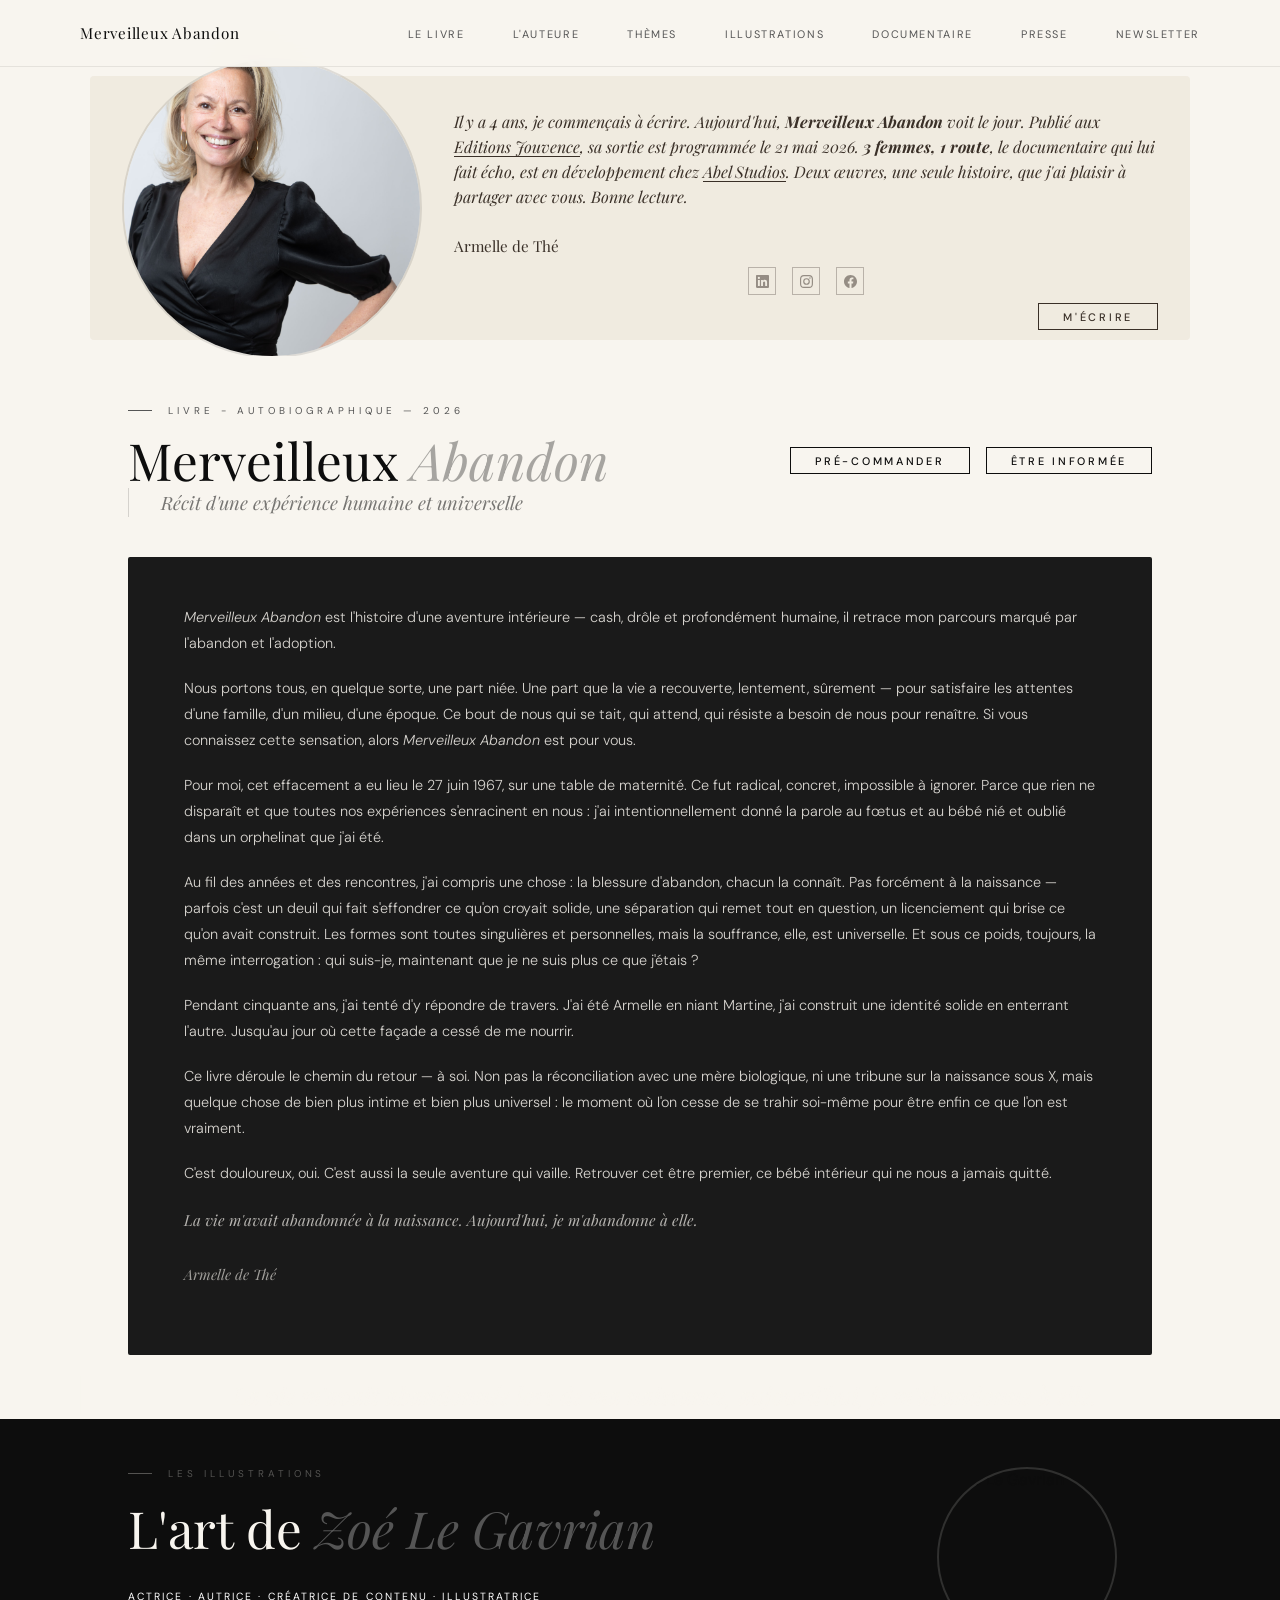
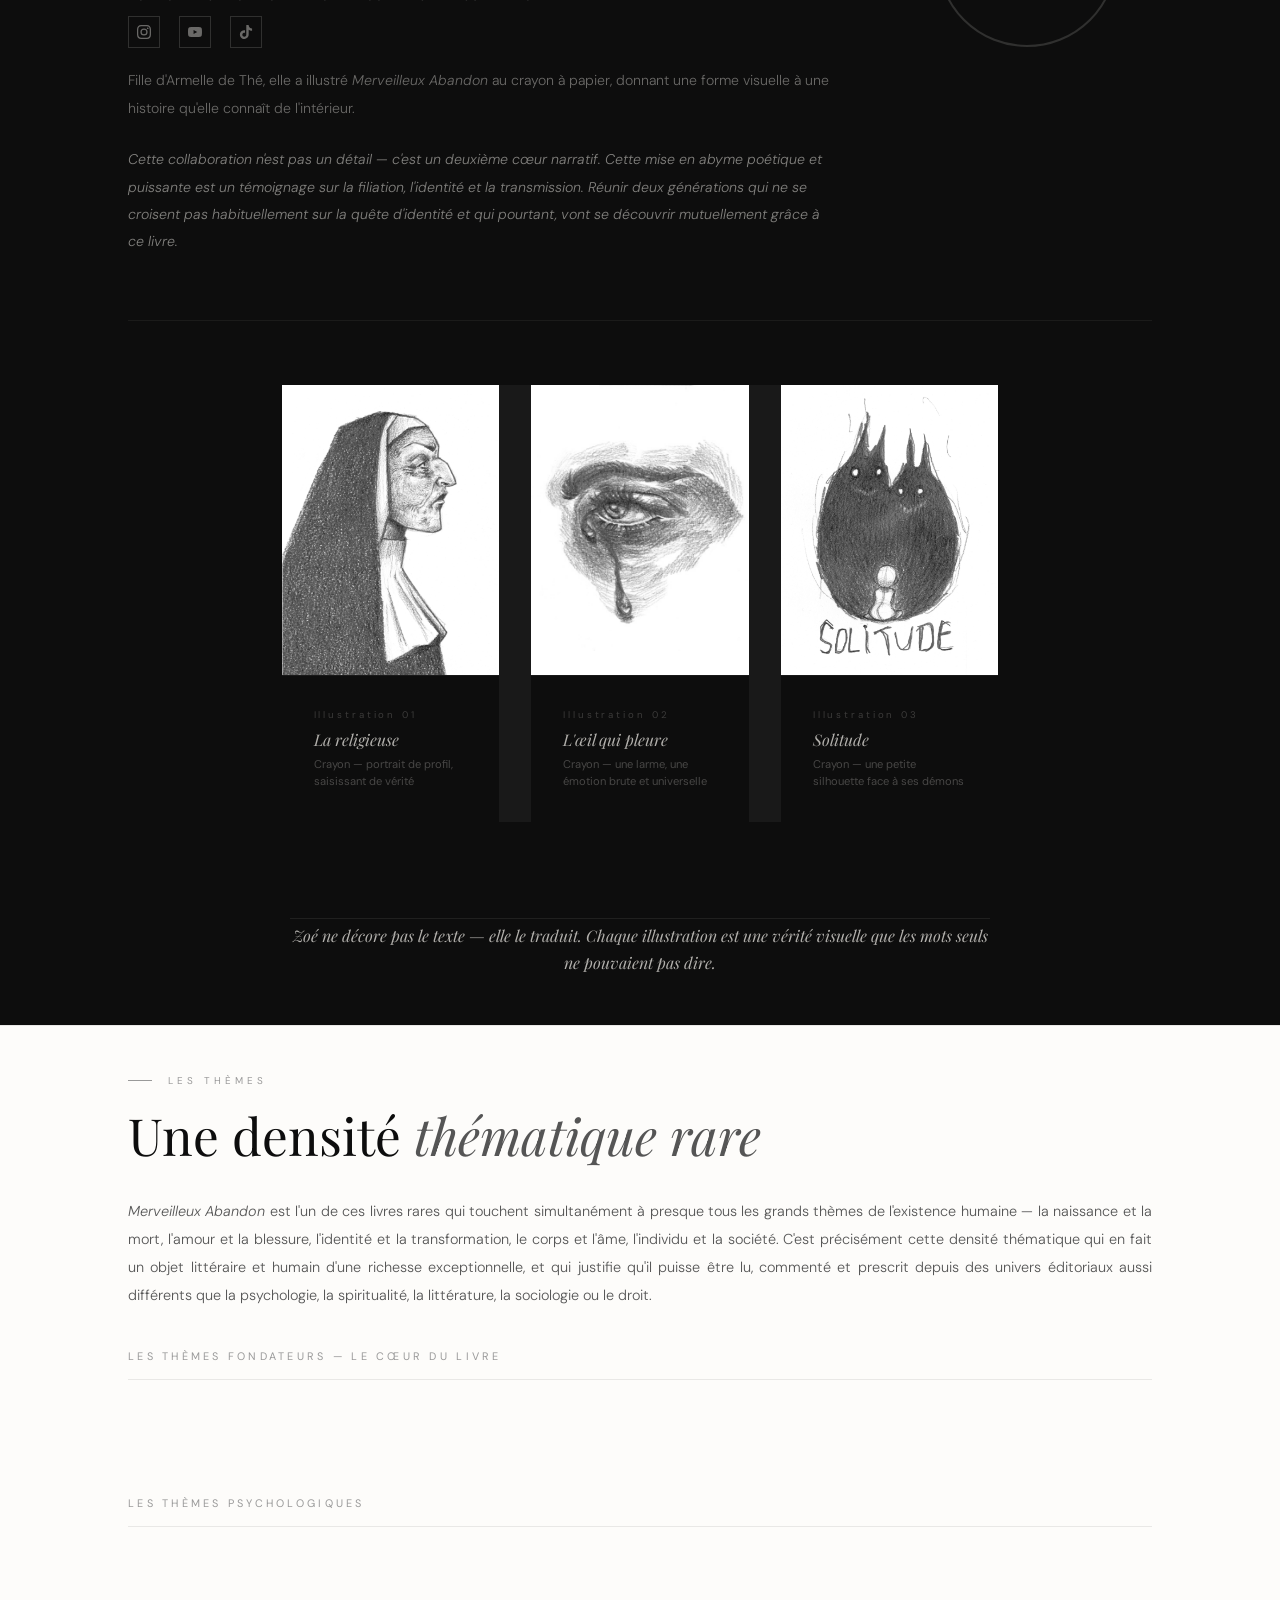
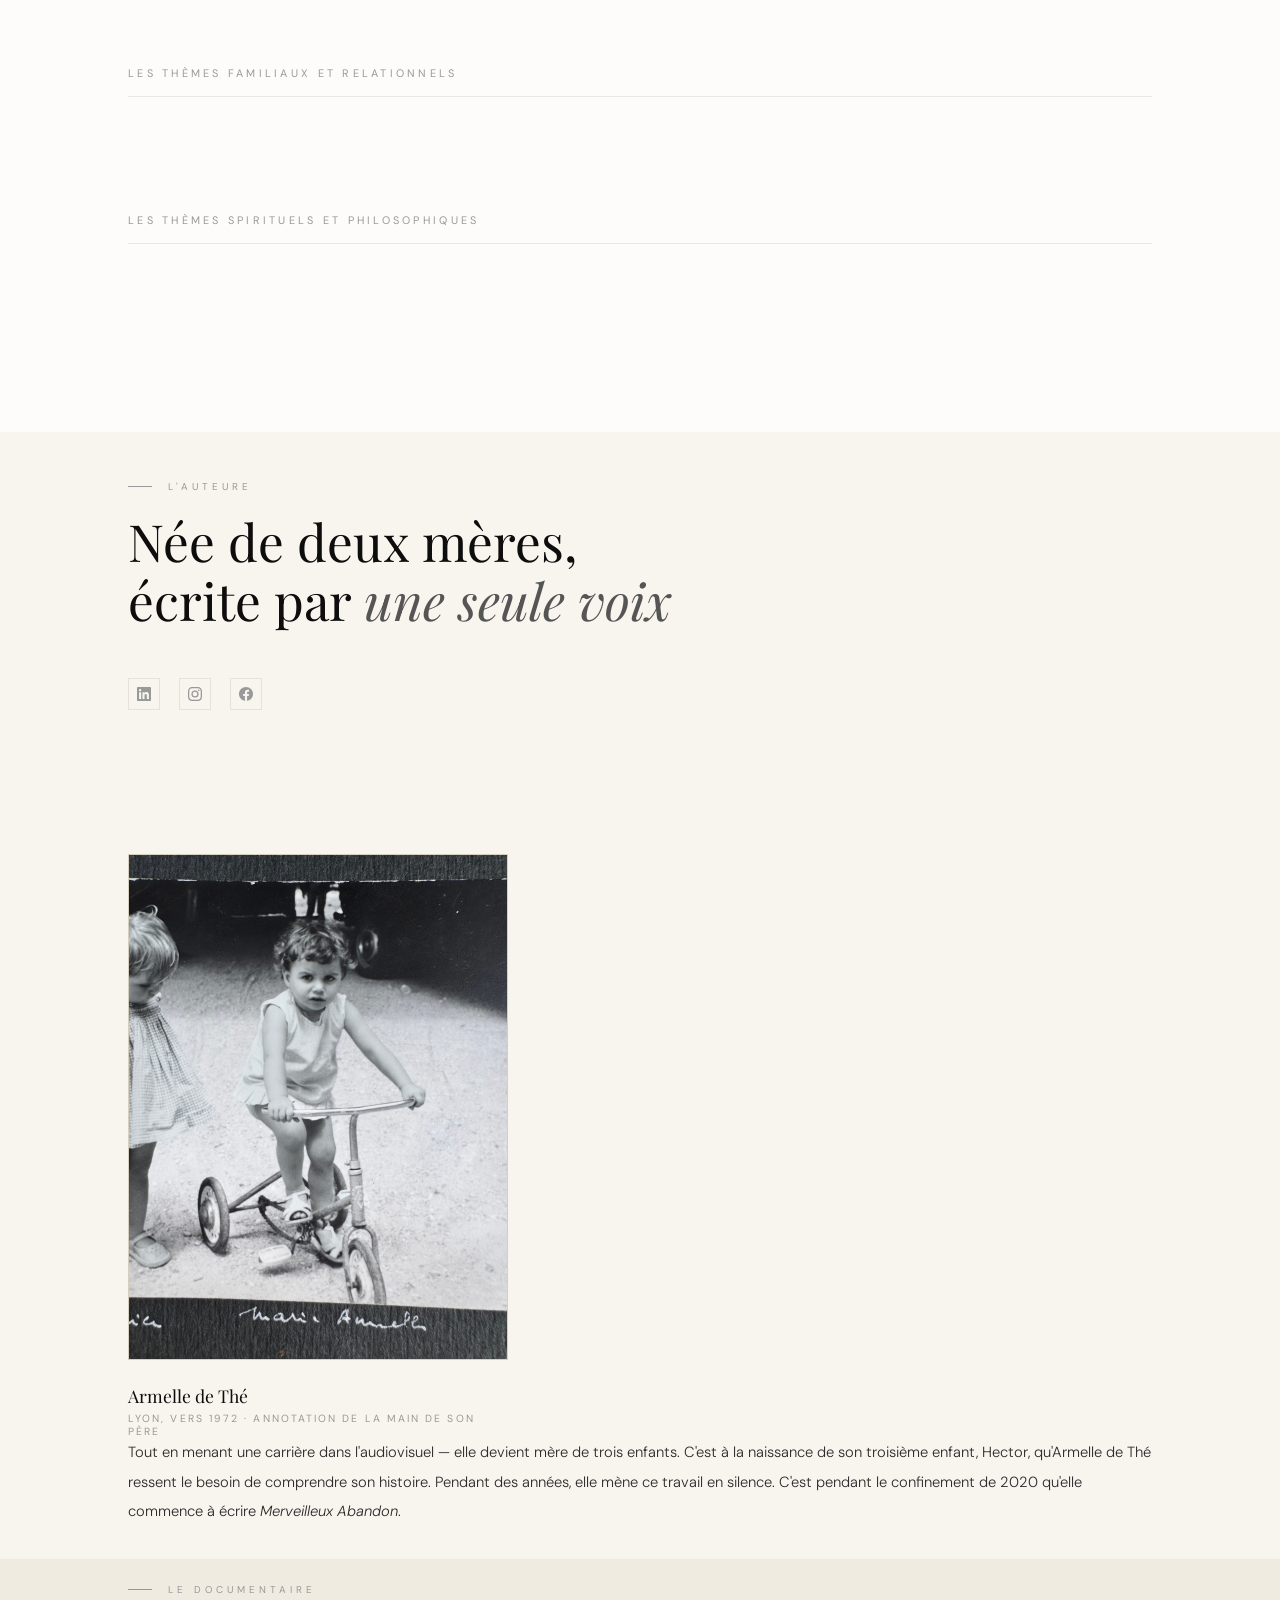
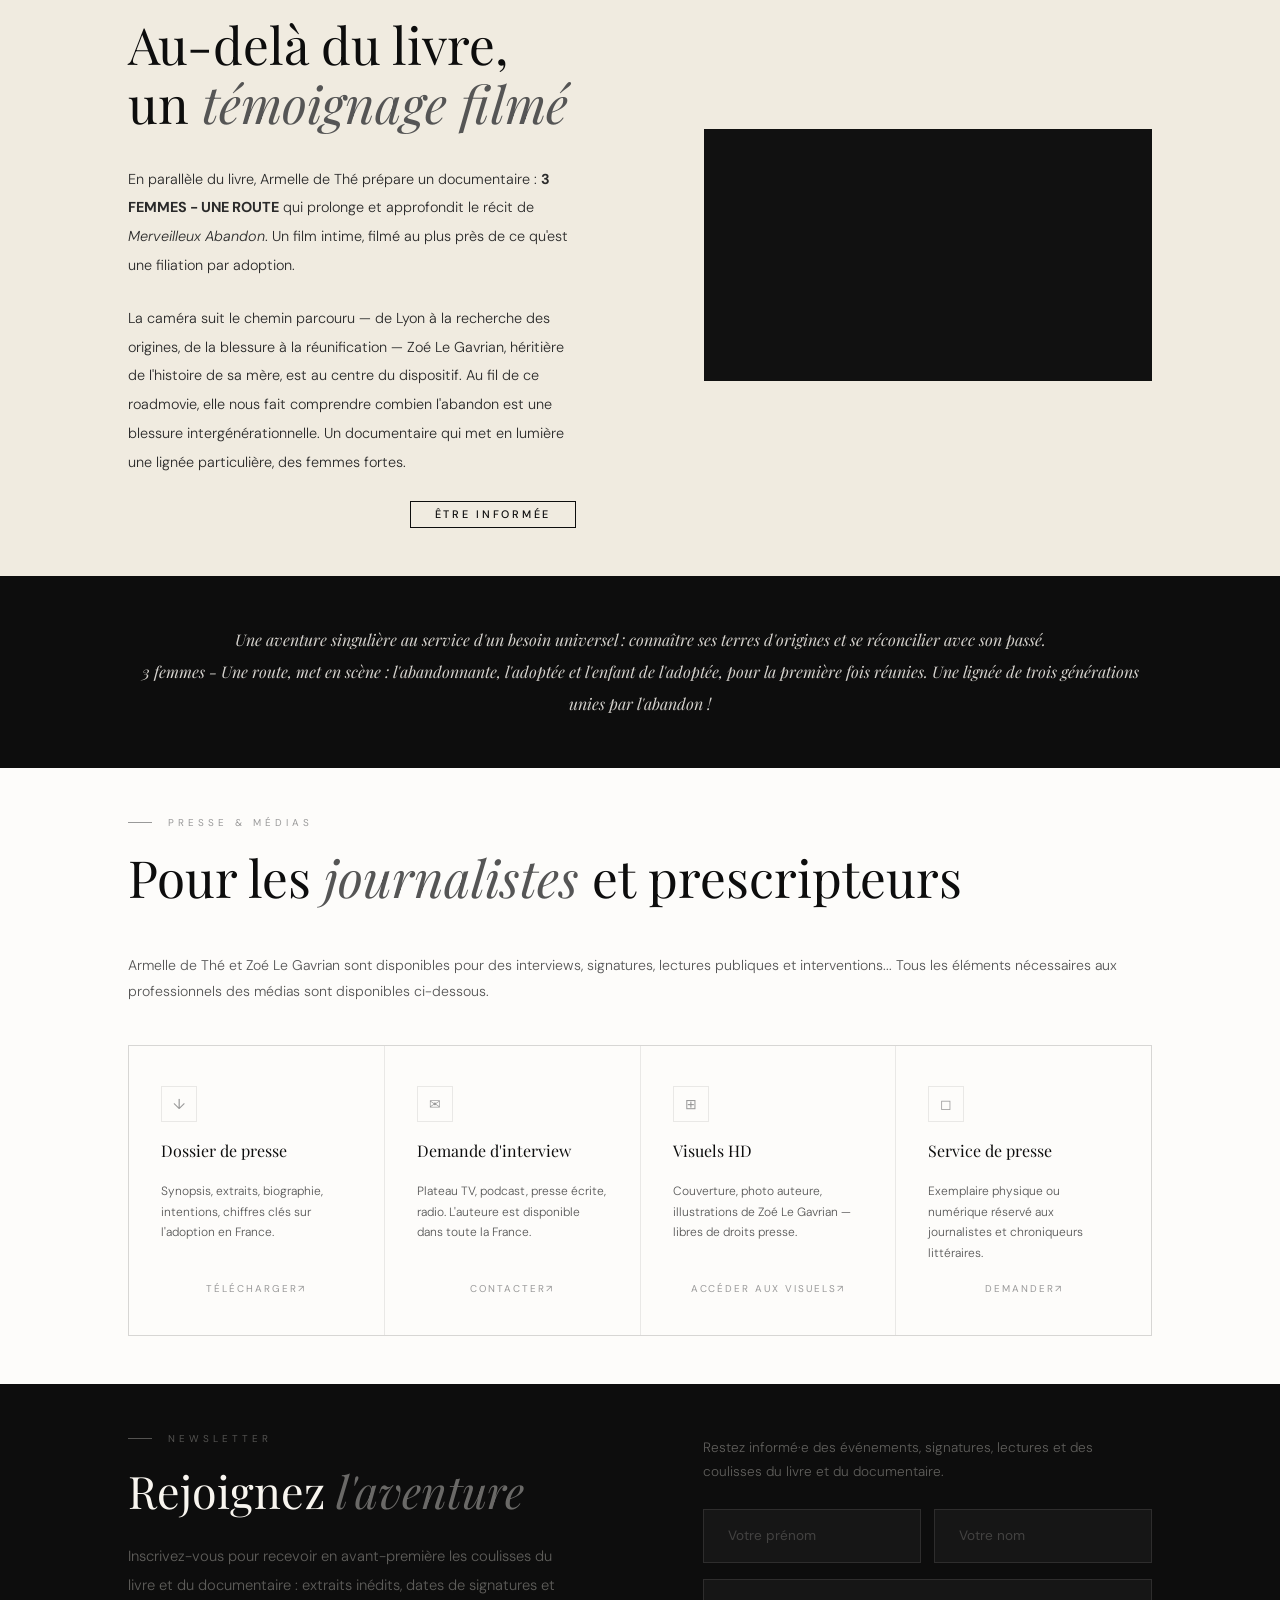
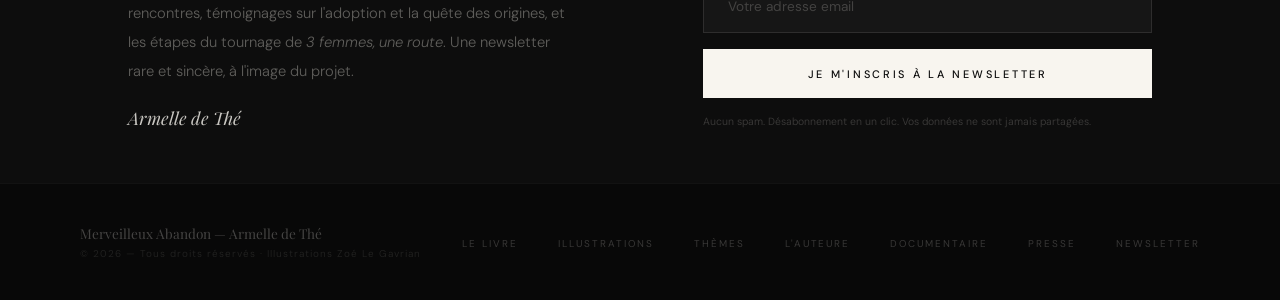
==== index.html @ 45efae3b "Add files via upload" ====
<!DOCTYPE html>
<html lang="fr">
<head>
<meta charset="UTF-8">
<meta name="viewport" content="width=device-width, initial-scale=1.0">
<title>Merveilleux Abandon — Armelle de Thé | Récit d'adoption, témoignage née sous X</title>
<meta name="description" content="Merveilleux Abandon, récit autobiographique d'Armelle de Thé, raconte le parcours d'une enfant abandonnée à la naissance et adoptée tardivement. Un témoignage cash et profondément humain sur l'adoption, la quête des origines et la résilience. Éditions Jouvence, sortie mai 2026.">
<meta name="keywords" content="merveilleux abandon, armelle de thé, livre adoption, témoignage adoption, récit adoption france, née sous X, enfant abandonné témoignage, quête des origines, adoption tardive, accouchement sous X, recherche origines adopté, résilience adoption, reconstruction identitaire, documentaire adoption, 3 femmes 1 route, zoé le gavrian, éditions jouvence, transmission intergénérationnelle adoption, parcours adoptée, livre autobiographique adoption">
<meta name="author" content="Armelle de Thé">
<meta name="robots" content="index, follow">
<link rel="canonical" href="https://merveilleuxabandon.fr/">

<!-- Open Graph (Facebook, LinkedIn) -->
<meta property="og:title" content="Merveilleux Abandon — Armelle de Thé | Récit d'adoption">
<meta property="og:description" content="Récit autobiographique d'une enfant abandonnée à la naissance et adoptée tardivement. Un témoignage sur l'adoption, la quête des origines et la résilience. Éditions Jouvence, mai 2026.">
<meta property="og:type" content="website">
<meta property="og:url" content="https://merveilleuxabandon.fr/">
<meta property="og:locale" content="fr_FR">
<meta property="og:site_name" content="Merveilleux Abandon">

<!-- Twitter Card -->
<meta name="twitter:card" content="summary_large_image">
<meta name="twitter:title" content="Merveilleux Abandon — Armelle de Thé">
<meta name="twitter:description" content="Récit autobiographique sur l'adoption, la quête des origines et la résilience. Éditions Jouvence, mai 2026.">
<link rel="preconnect" href="https://fonts.googleapis.com">
<link href="https://fonts.googleapis.com/css2?family=Playfair+Display:ital,wght@0,300;0,400;0,700;1,300;1,400&family=DM+Sans:wght@200;300;400;500&display=swap" rel="stylesheet">
<style>
  :root {
    --noir: #0D0D0D;
    --noir-doux: #1A1A1A;
    --gris-fonce: #2A2A2A;
    --gris-moyen: #555;
    --gris-clair: #999;
    --ivoire: #F8F5EF;
    --ivoire-chaud: #F0EBE0;
    --ivoire-fonce: #E8E0D0;
    --blanc: #FDFCFA;
    --accent: #1A1A1A;
    --ligne: rgba(0,0,0,0.08);
  }

  * { margin: 0; padding: 0; box-sizing: border-box; }
  html { scroll-behavior: smooth; }

  body {
    font-family: 'DM Sans', sans-serif;
    background: var(--ivoire);
    color: var(--noir);
    overflow-x: hidden;
    cursor: default;
  }

  /* ═══════════════════
     NAVIGATION
  ═══════════════════ */
  nav {
    position: fixed;
    top: 0; left: 0; right: 0;
    z-index: 100;
    display: flex;
    justify-content: space-between;
    align-items: center;
    padding: 1.4rem 5rem;
    background: rgba(248, 245, 239, 0.95);
    backdrop-filter: blur(20px);
    border-bottom: 1px solid var(--ligne);
  }

  .nav-logo {
    font-family: 'Playfair Display', serif;
    font-size: 0.95rem;
    font-weight: 400;
    color: var(--noir);
    letter-spacing: 0.05em;
  }

  .nav-links {
    display: flex;
    gap: 3rem;
    list-style: none;
  }

  .nav-links a {
    font-size: 0.82rem;
    font-weight: 400;
    letter-spacing: 0.15em;
    text-transform: uppercase;
    color: var(--gris-moyen);
    text-decoration: none;
    transition: color 0.3s;
    position: relative;
  }

  .nav-links a::after {
    content: '';
    position: absolute;
    bottom: -4px; left: 0;
    width: 0; height: 1px;
    background: var(--noir);
    transition: width 0.3s;
  }

  .nav-links a:hover { color: var(--noir); }
  .nav-links a:hover::after { width: 100%; }

  /* ═══════════════════
     HERO
  ═══════════════════ */
  #hero {
    background: var(--ivoire);
    overflow: hidden;
    position: relative;
  }

  .hero-gauche {
    display: flex;
    flex-direction: column;
    align-items: flex-start;
    padding: 3rem 8rem 1rem 8rem;
    width: 100%;
    position: relative;
    z-index: 2;
  }

  .hero-tag {
    font-size: 0.63rem;
    letter-spacing: 0.4em;
    text-transform: uppercase;
    color: rgba(13,13,13,0.4);
    margin-bottom: 3rem;
    display: flex;
    align-items: center;
    gap: 1.2rem;
    animation: revealLeft 1s 0.3s ease both;
    opacity: 0;
    max-width: 380px;
  }

  .hero-tag::before {
    content: '';
    display: block;
    width: 30px; height: 1px;
    background: rgba(13,13,13,0.2);
  }

  .hero-titre {
    font-family: 'Playfair Display', serif;
    font-weight: 300;
    font-size: clamp(2.2rem, 4vw, 4rem);
    line-height: 0.95;
    color: var(--noir);
    margin-bottom: 0.2rem;
    animation: revealLeft 1s 0.5s ease both;
    opacity: 0;
  }

  .hero-titre-italic {
    font-family: 'Playfair Display', serif;
    font-weight: 300;
    font-style: italic;
    font-size: clamp(2.2rem, 4vw, 4rem);
    line-height: 0.95;
    color: rgba(13,13,13,0.35);
    margin-bottom: 3.5rem;
    animation: revealLeft 1s 0.6s ease both;
    opacity: 0;
  }

  .hero-sous-titre {
    font-family: 'Playfair Display', serif;
    font-style: italic;
    font-size: 1.15rem;
    font-weight: 300;
    color: rgba(13,13,13,0.55);
    margin-bottom: 4rem;
    line-height: 1.6;
    padding-left: 2rem;
    border-left: 1px solid rgba(13,13,13,0.15);
    animation: revealLeft 1s 0.8s ease both;
    opacity: 0;
  }

  .hero-meta {
    display: flex;
    flex-direction: column;
    gap: 0.6rem;
    margin-bottom: 4rem;
    animation: revealLeft 1s 1s ease both;
    opacity: 0;
  }

  .hero-meta-ligne {
    font-size: 0.7rem;
    letter-spacing: 0.15em;
    color: rgba(13,13,13,0.35);
  }

  .hero-meta-ligne span { color: rgba(13,13,13,0.7); }

  .hero-actions {
    display: flex;
    gap: 1.2rem;
    animation: revealLeft 1s 1.2s ease both;
    opacity: 0;
  }

  .btn-blanc {
    padding: 0.95rem 2.8rem;
    background: var(--ivoire);
    color: var(--noir);
    font-family: 'DM Sans', sans-serif;
    font-size: 0.68rem;
    font-weight: 500;
    letter-spacing: 0.2em;
    text-transform: uppercase;
    text-decoration: none;
    border: none;
    cursor: pointer;
    transition: all 0.3s;
    display: inline-block;
  }

  .btn-blanc:hover { background: var(--blanc); transform: translateY(-2px); }

  .btn-ligne {
    padding: 0.95rem 2.8rem;
    background: transparent;
    color: rgba(13,13,13,0.6);
    font-family: 'DM Sans', sans-serif;
    font-size: 0.68rem;
    font-weight: 400;
    letter-spacing: 0.2em;
    text-transform: uppercase;
    text-decoration: none;
    border: 1px solid rgba(13,13,13,0.3);
    cursor: pointer;
    transition: all 0.3s;
    display: inline-block;
  }

  .btn-ligne:hover {
    border-color: rgba(13,13,13,0.6);
    color: var(--noir);
  }

  /* Bouton unifié style M'écrire */
  .btn-cta {
    display: inline-block;
    padding: 0.35rem 1.5rem;
    border: 1.5px solid var(--noir);
    color: var(--noir);
    font-family: 'DM Sans', sans-serif;
    font-size: 0.68rem;
    font-weight: 500;
    letter-spacing: 0.25em;
    text-transform: uppercase;
    text-decoration: none;
    text-align: center;
    transition: all 0.3s;
  }
  .btn-cta:hover {
    background: var(--noir);
    color: var(--ivoire);
  }

  .hero-droite {
    display: none;
  }



  .hero-livre-visuel {
    width: 260px;
    aspect-ratio: 2/3;
    background: #ffffff;
    position: relative;
    box-shadow:
      -30px 30px 80px rgba(0,0,0,0.6),
      -5px 5px 20px rgba(0,0,0,0.4);
    animation: revealRight 1.2s 0.8s ease both;
    opacity: 0;
    transform: perspective(1000px) rotateY(-8deg);
  }

  .hero-livre-visuel::before {
    content: '';
    position: absolute;
    top: 0; left: 0;
    width: 8px; height: 100%;
    background: linear-gradient(90deg, rgba(0,0,0,0.4), rgba(0,0,0,0.1));
  }

  .hero-livre-interieur {
    padding: 3rem 2rem;
    height: 100%;
    display: flex;
    flex-direction: column;
    justify-content: space-between;
    background: #ffffff;
    border: 1px solid rgba(0,0,0,0.06);
  }

  .livre-visuel-titre {
    font-family: 'Playfair Display', serif;
    font-size: 1.6rem;
    font-weight: 300;
    color: var(--noir);
    line-height: 1.1;
  }

  .livre-visuel-titre em {
    font-style: italic;
    color: var(--gris-moyen);
    display: block;
  }

  .livre-visuel-trait {
    width: 30px; height: 1px;
    background: var(--noir);
    opacity: 0.2;
  }

  .livre-visuel-auteure {
    font-size: 0.6rem;
    letter-spacing: 0.2em;
    text-transform: uppercase;
    color: var(--gris-clair);
  }

  @keyframes revealLeft {
    from { opacity: 0; transform: translateX(-30px); }
    to { opacity: 1; transform: translateX(0); }
  }

  @keyframes revealRight {
    from { opacity: 0; transform: perspective(1000px) rotateY(-8deg) translateX(40px); }
    to { opacity: 1; transform: perspective(1000px) rotateY(-8deg) translateX(0); }
  }

  /* ═══════════════════
     PITCH BANDE
  ═══════════════════ */
  .pitch-bande {
    background: var(--ivoire);
    padding: 0.3rem 5rem;
    display: flex;
    align-items: center;
    gap: 4rem;
    overflow: hidden;
  }

  .pitch-chiffre {
    font-family: 'Playfair Display', serif;
    font-size: 3.5rem;
    font-weight: 300;
    color: rgba(248,245,239,0.08);
    flex-shrink: 0;
  }

  .pitch-texte {
    font-family: 'Playfair Display', serif;
    font-size: 1.15rem;
    font-style: italic;
    font-weight: 300;
    color: rgba(248,245,239,0.6);
    line-height: 1.6;
    flex: 1;
    border-left: 1px solid rgba(248,245,239,0.1);
    padding-left: 3rem;
  }

  /* ═══════════════════
     SECTIONS COMMUNES
  ═══════════════════ */
  .s-label {
    font-size: 0.62rem;
    letter-spacing: 0.4em;
    text-transform: uppercase;
    color: var(--gris-clair);
    margin-bottom: 1.2rem;
    display: flex;
    align-items: center;
    gap: 1rem;
  }

  .s-label::before {
    content: '';
    display: block;
    width: 24px; height: 1px;
    background: currentColor;
  }

  .s-titre {
    font-family: 'Playfair Display', serif;
    font-size: clamp(2.2rem, 4vw, 3.8rem);
    font-weight: 300;
    line-height: 1.15;
    color: var(--noir);
    margin-bottom: 2rem;
  }

  .s-titre em { font-style: italic; color: var(--gris-moyen); }

  /* ═══════════════════
     LE LIVRE
  ═══════════════════ */
  #livre {
    display: grid;
    grid-template-columns: 1.1fr 0.9fr;
    min-height: 80vh;
  }

  .livre-gauche {
    padding: 3rem 5rem 5rem 8rem;
    background: var(--blanc);
    border-right: 1px solid var(--ligne);
  }

  .livre-droite {
    padding: 3rem 5rem;
    background: var(--ivoire-chaud);
    display: flex;
    flex-direction: column;
    gap: 3rem;
  }

  .synopsis p {
    font-size: 0.88rem;
    line-height: 1.95;
    color: var(--gris-fonce);
    font-weight: 300;
    margin-bottom: 1.2rem;
  }

  .extrait-bloc {
    background: var(--noir);
    padding: 3rem;
    position: relative;
  }

  .extrait-bloc::before {
    content: '«';
    font-family: 'Playfair Display', serif;
    font-size: 6rem;
    color: rgba(248,245,239,0.06);
    position: absolute;
    top: 1rem; left: 2rem;
    line-height: 1;
  }

  .extrait-bloc p {
    font-family: 'Playfair Display', serif;
    font-size: 1.1rem;
    font-style: italic;
    font-weight: 300;
    line-height: 1.8;
    color: rgba(248,245,239,0.75);
    position: relative;
    z-index: 1;
  }

  .livre-infos {
    display: grid;
    grid-template-columns: 1fr 1fr;
    gap: 1px;
    background: var(--ligne);
    border: 1px solid var(--ligne);
  }

  .info-item {
    background: var(--ivoire-chaud);
    padding: 1.8rem;
    transition: background 0.3s;
  }

  .info-item:hover { background: var(--ivoire-fonce); }

  .info-label {
    font-size: 0.6rem;
    letter-spacing: 0.25em;
    text-transform: uppercase;
    color: var(--gris-clair);
    margin-bottom: 0.5rem;
  }

  .info-valeur {
    font-family: 'Playfair Display', serif;
    font-size: 1rem;
    font-weight: 400;
    color: var(--noir);
  }

  /* ═══════════════════
     AUTEURE
  ═══════════════════ */
  #auteure {
    background: var(--ivoire);
    padding: 3rem 8rem;
    display: grid;
    grid-template-columns: 380px 1fr;
    gap: 8rem;
    align-items: start;
  }

  .auteure-sticky {
    position: sticky;
    top: 8rem;
  }

  .portrait-encadre {
    aspect-ratio: 3/4;
    background: var(--ivoire-fonce);
    border: 1px solid var(--ligne);
    display: flex;
    align-items: center;
    justify-content: center;
    position: relative;
    overflow: hidden;
    margin-bottom: 1.5rem;
  }

  .portrait-initiales {
    font-family: 'Playfair Display', serif;
    font-size: 4rem;
    font-weight: 300;
    color: rgba(0,0,0,0.1);
    letter-spacing: 0.2em;
  }

  .portrait-nom {
    font-family: 'Playfair Display', serif;
    font-size: 1.1rem;
    font-weight: 300;
    color: var(--noir);
    margin-bottom: 0.3rem;
  }

  .portrait-role {
    font-size: 0.65rem;
    letter-spacing: 0.2em;
    text-transform: uppercase;
    color: var(--gris-clair);
  }

  .bio-contenu .s-titre { margin-bottom: 3rem; }

  .bio-p {
    font-size: 0.92rem;
    line-height: 2;
    color: var(--gris-fonce);
    font-weight: 300;
    margin-bottom: 1.5rem;
  }

  .citation-encadree {
    margin: 3rem 0;
    padding: 2.5rem 3rem;
    background: var(--noir);
    position: relative;
    overflow: hidden;
  }

  .citation-encadree::after {
    content: '';
    position: absolute;
    top: 0; right: 0;
    width: 4px; height: 100%;
    background: var(--ivoire);
    opacity: 0.1;
  }

  .citation-encadree p {
    font-family: 'Playfair Display', serif;
    font-size: 1.1rem;
    font-style: italic;
    font-weight: 300;
    line-height: 1.8;
    color: rgba(248,245,239,0.8);
    margin-bottom: 1.2rem;
  }

  .citation-encadree cite {
    font-size: 0.65rem;
    letter-spacing: 0.2em;
    text-transform: uppercase;
    color: rgba(248,245,239,0.3);
    font-style: normal;
  }

  /* ═══════════════════
     ILLUSTRATIONS
  ═══════════════════ */
  #illustrations {
    background: var(--noir);
    padding: 3rem 8rem;
  }

  .illu-entete {
    display: grid;
    grid-template-columns: 1fr 1fr;
    gap: 6rem;
    align-items: end;
    margin-bottom: 6rem;
    padding-bottom: 4rem;
    border-bottom: 1px solid rgba(248,245,239,0.06);
  }

  #illustrations .s-label { color: rgba(248,245,239,0.3); }
  #illustrations .s-titre { color: var(--ivoire); }

  .illu-intro-txt {
    font-size: 0.88rem;
    line-height: 1.95;
    color: rgba(248,245,239,0.4);
    font-weight: 300;
  }

  .illu-grille {
    display: grid;
    grid-template-columns: repeat(3, 1fr);
    gap: 2rem;
    background: rgba(248,245,239,0.05);
    margin-bottom: 6rem;
    max-width: 70%;
    margin-left: auto;
    margin-right: auto;
  }

  .illu-item {
    background: var(--noir);
    overflow: hidden;
    cursor: pointer;
    position: relative;
  }

  .illu-image-zone {
    aspect-ratio: 3/4;
    background: var(--ivoire);
    display: flex;
    align-items: center;
    justify-content: center;
    overflow: hidden;
    transition: transform 0.6s cubic-bezier(0.25,0.46,0.45,0.94);
  }

  .illu-item:hover .illu-image-zone {
    transform: scale(1.03);
  }

  .illu-img-placeholder {
    font-family: 'Playfair Display', serif;
    font-size: 4rem;
    color: rgba(248,245,239,0.04);
    user-select: none;
  }

  .illu-info {
    padding: 2rem;
    border-top: 1px solid rgba(248,245,239,0.05);
  }

  .illu-num {
    font-size: 0.6rem;
    letter-spacing: 0.3em;
    color: rgba(248,245,239,0.2);
    margin-bottom: 0.5rem;
  }

  .illu-nom {
    font-family: 'Playfair Display', serif;
    font-size: 1rem;
    font-style: italic;
    color: rgba(248,245,239,0.7);
    margin-bottom: 0.4rem;
  }

  .illu-tech {
    font-size: 0.7rem;
    color: rgba(248,245,239,0.25);
    line-height: 1.5;
  }

  .zoe-bio-bande {
    display: grid;
    grid-template-columns: auto 1px 1fr;
    gap: 4rem;
    align-items: center;
    padding-top: 4rem;
    border-top: 1px solid rgba(248,245,239,0.06);
  }

  .zoe-identite {}

  .zoe-prenom {
    font-family: 'Playfair Display', serif;
    font-size: 2rem;
    font-style: italic;
    font-weight: 300;
    color: rgba(248,245,239,0.8);
    margin-bottom: 0.3rem;
  }

  .zoe-metier {
    font-size: 0.65rem;
    letter-spacing: 0.25em;
    text-transform: uppercase;
    color: rgba(248,245,239,0.25);
  }

  .zoe-separateur {
    width: 1px; height: 60px;
    background: rgba(248,245,239,0.1);
  }

  .zoe-phrase {
    font-size: 0.85rem;
    line-height: 1.9;
    color: rgba(248,245,239,0.35);
    font-weight: 300;
    font-style: italic;
    font-family: 'Playfair Display', serif;
  }

  /* ═══════════════════
     DOCUMENTAIRE
  ═══════════════════ */
  #documentaire {
    background: var(--ivoire-chaud);
    padding: 1.5rem 8rem 3rem 8rem;
    display: grid;
    grid-template-columns: 1fr 1fr;
    gap: 8rem;
    align-items: center;
  }

  .doc-visuel {
    aspect-ratio: 16/9;
    background: var(--noir);
    position: relative;
    overflow: hidden;
    cursor: pointer;
  }

  .doc-visuel::before {
    content: '';
    position: absolute;
    inset: 0;
    background: repeating-linear-gradient(
      45deg,
      transparent,
      transparent 8px,
      rgba(248,245,239,0.02) 8px,
      rgba(248,245,239,0.02) 9px
    );
  }

  .doc-play {
    position: absolute;
    top: 50%; left: 50%;
    transform: translate(-50%, -50%);
    width: 64px; height: 64px;
    border: 1px solid rgba(248,245,239,0.25);
    border-radius: 50%;
    display: flex;
    align-items: center;
    justify-content: center;
    transition: all 0.3s;
  }

  .doc-visuel:hover .doc-play {
    background: rgba(248,245,239,0.08);
    border-color: rgba(248,245,239,0.5);
    transform: translate(-50%, -50%) scale(1.1);
  }

  .doc-play-triangle {
    width: 0; height: 0;
    border-top: 10px solid transparent;
    border-bottom: 10px solid transparent;
    border-left: 18px solid rgba(248,245,239,0.6);
    margin-left: 4px;
  }

  .doc-label-film {
    position: absolute;
    bottom: 1.5rem; left: 1.5rem;
    font-size: 0.6rem;
    letter-spacing: 0.25em;
    text-transform: uppercase;
    color: rgba(248,245,239,0.3);
  }

  .doc-texte .s-titre { margin-bottom: 2rem; }

  .doc-p {
    font-size: 0.9rem;
    line-height: 2;
    color: var(--gris-fonce);
    font-weight: 300;
    margin-bottom: 1.5rem;
  }

  .doc-details {
    display: flex;
    flex-direction: column;
    gap: 0.8rem;
    margin: 2.5rem 0;
    padding: 2rem;
    border: 1px solid var(--ligne);
    background: var(--blanc);
  }

  .doc-detail-ligne {
    display: flex;
    justify-content: space-between;
    align-items: center;
    padding-bottom: 0.8rem;
    border-bottom: 1px solid var(--ligne);
    font-size: 0.78rem;
  }

  .doc-detail-ligne:last-child { border-bottom: none; padding-bottom: 0; }

  .doc-detail-cle {
    color: var(--gris-clair);
    letter-spacing: 0.1em;
    text-transform: uppercase;
    font-size: 0.62rem;
  }

  .doc-detail-val {
    color: var(--noir);
    font-weight: 400;
    font-family: 'Playfair Display', serif;
    font-style: italic;
  }

  /* ═══════════════════
     PRESSE
  ═══════════════════ */
  #presse {
    background: var(--blanc);
    padding: 3rem 8rem;
  }

  .presse-intro {
    display: flex;
    flex-direction: column;
    gap: 0.8rem;
    margin-bottom: 2.5rem;
    align-items: flex-start;
  }

  .presse-sous-intro {
    font-size: 0.88rem;
    line-height: 1.9;
    color: var(--gris-moyen);
    font-weight: 300;
    text-align: left;
    width: 100%;
  }

  .presse-grille {
    display: grid;
    grid-template-columns: repeat(4, 1fr);
    gap: 1px;
    background: var(--ligne);
    border: 1px solid var(--ligne);
  }

  .presse-carte {
    background: var(--blanc);
    padding: 2.5rem 2rem;
    display: flex;
    flex-direction: column;
    gap: 1.2rem;
    transition: background 0.3s;
    cursor: pointer;
  }

  .presse-carte:hover { background: var(--ivoire); }

  .presse-icone {
    width: 36px; height: 36px;
    border: 1px solid var(--ligne);
    display: flex;
    align-items: center;
    justify-content: center;
    font-size: 0.9rem;
    color: var(--gris-clair);
    transition: all 0.3s;
  }

  .presse-carte:hover .presse-icone {
    background: var(--noir);
    color: var(--ivoire);
    border-color: var(--noir);
  }

  .presse-titre-c {
    font-family: 'Playfair Display', serif;
    font-size: 1rem;
    font-weight: 400;
    color: var(--noir);
    line-height: 1.3;
  }

  .presse-desc-c {
    font-size: 0.75rem;
    line-height: 1.7;
    color: var(--gris-moyen);
    font-weight: 300;
    flex: 1;
  }

  .presse-action {
    font-size: 0.62rem;
    letter-spacing: 0.2em;
    text-transform: uppercase;
    color: var(--gris-clair);
    display: flex;
    align-items: center;
    gap: 0.6rem;
    transition: color 0.3s;
    background: none;
    border: none;
    cursor: pointer;
    font-family: 'DM Sans', sans-serif;
    padding: 0;
  }

  .presse-carte:hover .presse-action { color: var(--noir); }
  .presse-action::after { content: '↗'; }

  /* ═══════════════════
     NEWSLETTER
  ═══════════════════ */
  #newsletter {
    background: var(--noir);
    padding: 3rem 8rem;
    display: grid;
    grid-template-columns: 1fr 1fr;
    gap: 8rem;
    align-items: center;
  }

  .nl-titre {
    font-family: 'Playfair Display', serif;
    font-size: clamp(2rem, 3.5vw, 3rem);
    font-weight: 300;
    line-height: 1.2;
    color: var(--ivoire);
    margin-bottom: 1.5rem;
  }

  .nl-titre em {
    font-style: italic;
    color: rgba(248,245,239,0.4);
  }

  .nl-desc {
    font-size: 0.85rem;
    line-height: 1.9;
    color: rgba(248,245,239,0.35);
    font-weight: 300;
  }

  .nl-form {
    display: flex;
    flex-direction: column;
    gap: 1rem;
  }

  .nl-input {
    padding: 1.1rem 1.5rem;
    background: rgba(248,245,239,0.04);
    border: 1px solid rgba(248,245,239,0.1);
    color: var(--ivoire);
    font-family: 'DM Sans', sans-serif;
    font-size: 0.85rem;
    outline: none;
    transition: border-color 0.3s;
  }

  .nl-input::placeholder { color: rgba(248,245,239,0.2); }
  .nl-input:focus { border-color: rgba(248,245,239,0.3); }

  .nl-btn {
    padding: 1.1rem;
    background: var(--ivoire);
    color: var(--noir);
    border: none;
    font-family: 'DM Sans', sans-serif;
    font-size: 0.68rem;
    font-weight: 500;
    letter-spacing: 0.25em;
    text-transform: uppercase;
    cursor: pointer;
    transition: background 0.3s;
  }

  .nl-btn:hover { background: var(--blanc); }

  .nl-mention {
    font-size: 0.65rem;
    color: rgba(248,245,239,0.18);
    line-height: 1.6;
  }

  /* ═══════════════════
     FOOTER
  ═══════════════════ */
  footer {
    background: #080808;
    padding: 2.5rem 5rem;
    display: flex;
    justify-content: space-between;
    align-items: center;
    flex-wrap: wrap;
    gap: 1rem;
    border-top: 1px solid rgba(248,245,239,0.04);
  }

  .footer-gauche {
    display: flex;
    flex-direction: column;
    gap: 0.3rem;
  }

  .footer-titre {
    font-family: 'Playfair Display', serif;
    font-size: 0.85rem;
    font-weight: 300;
    color: rgba(248,245,239,0.25);
  }

  .footer-copy {
    font-size: 0.62rem;
    letter-spacing: 0.1em;
    color: rgba(248,245,239,0.1);
  }

  .footer-nav {
    display: flex;
    gap: 2.5rem;
    list-style: none;
  }

  .footer-nav a {
    font-size: 0.62rem;
    letter-spacing: 0.2em;
    text-transform: uppercase;
    color: rgba(248,245,239,0.2);
    text-decoration: none;
    transition: color 0.3s;
  }

  .footer-nav a:hover { color: rgba(248,245,239,0.6); }

  /* ═══════════════════
     THÈMES
  ═══════════════════ */
  #themes {
    background: var(--blanc);
    padding: 3rem 8rem;
    border-top: 1px solid var(--ligne);
  }

  .themes-entete {
    max-width: 100%;
    margin-bottom: 2.5rem;
  }

  .themes-intro {
    font-size: 0.9rem;
    line-height: 1.95;
    color: var(--gris-moyen);
    font-weight: 300;
    margin-top: 1.5rem;
    text-align: justify;
  }

  .themes-grille {
    display: grid;
    grid-template-columns: repeat(4, 1fr);
    gap: 0;
  }

  .theme-carte {
    background: var(--blanc);
    padding: 1.2rem 1.5rem;
    position: relative;
    overflow: hidden;
    cursor: default;
    display: flex;
    flex-direction: column;
    border-bottom: 2px solid transparent;
    border-right: 1px solid var(--ligne);
    transition: background 0.35s ease, border-bottom-color 0.35s ease;
  }

  .theme-carte:nth-child(4n) { border-right: none; }

  .theme-carte:hover {
    background: var(--noir);
    border-bottom-color: var(--noir);
  }

  .theme-num {
    font-size: 0.58rem;
    font-weight: 400;
    color: var(--gris-clair);
    letter-spacing: 0.3em;
    text-transform: uppercase;
    margin-bottom: 0.5rem;
    transition: color 0.3s;
  }
  .theme-carte:hover .theme-num {
    color: rgba(248,245,239,0.25);
  }

  .theme-corps { flex: 1; }

  .theme-titre-c {
    font-family: 'Playfair Display', serif;
    font-size: 1.1rem;
    font-weight: 400;
    color: var(--noir);
    line-height: 1.3;
    transition: color 0.3s;
    padding-left: 0.8rem;
    border-left: 3px solid var(--noir);
  }
  .theme-carte:hover .theme-titre-c {
    color: var(--ivoire);
    border-left-color: rgba(248,245,239,0.3);
  }

  /* Description visible seulement au survol */
  .theme-desc-c {
    font-size: 0.76rem;
    line-height: 1.8;
    color: rgba(248,245,239,0.6);
    font-weight: 300;
    max-height: 0;
    overflow: hidden;
    opacity: 0;
    margin-top: 0;
    padding-left: 0.8rem;
    transition: max-height 0.45s ease, opacity 0.35s ease 0.1s, margin-top 0.3s ease;
  }
  .theme-carte:hover .theme-desc-c {
    max-height: 160px;
    opacity: 1;
    margin-top: 0.8rem;
  }

  /* Active state for mobile tap */
  .theme-carte.active {
    background: var(--noir);
    border-bottom-color: var(--noir);
  }
  .theme-carte.active .theme-num { color: rgba(248,245,239,0.25); }
  .theme-carte.active .theme-titre-c { color: var(--ivoire); border-left-color: rgba(248,245,239,0.3); }
  .theme-carte.active .theme-desc-c { max-height: 160px; opacity: 1; margin-top: 0.8rem; }

  /* ═══════════════════
     RESPONSIVE
  ═══════════════════ */
  /* ═══ TABLETTE (max 1024px) ═══ */
  @media (max-width: 1024px) {
    nav { padding: 1.2rem 2rem; }
    .nav-links { gap: 1.2rem; }
    .nav-links a { font-size: 0.6rem; }
    .hamburger { display: flex; }

    #hero { grid-template-columns: 1fr; }
    .hero-droite { display: none; }
    .hero-gauche { padding: 3rem 2.5rem 5rem; }

    #livre, #auteure, #documentaire, #newsletter {
      grid-template-columns: 1fr;
      gap: 3rem;
      padding: 3rem 2.5rem;
    }

    #themes { padding: 3rem 2.5rem; }
    .themes-grille { grid-template-columns: repeat(2, 1fr); }

    #illustrations { padding: 3rem 2.5rem; }
    .illu-entete { grid-template-columns: 1fr 240px !important; gap: 2rem; }
    .illu-grille { grid-template-columns: repeat(3, 1fr); }

    #presse { padding: 3rem 2.5rem; }
    .presse-intro { grid-template-columns: 1fr; gap: 2rem; }
    .presse-grille { grid-template-columns: repeat(2, 1fr); }

    .pitch-bande { padding: 2rem 2.5rem; flex-direction: column; gap: 1rem; }
    footer { padding: 2rem; flex-direction: column; text-align: center; }
    .footer-nav { flex-wrap: wrap; justify-content: center; }
    .auteure-sticky { position: static; }
  }

  /* ═══ MOBILE (max 768px) ═══ */
  @media (max-width: 768px) {

    /* Navigation mobile */
    nav {
      padding: 1rem 1.5rem;
      position: relative;
    }
    .hamburger {
      display: flex;
    }
    .nav-links {
      display: none;
      flex-direction: column;
      position: fixed;
      top: 0;
      left: 0;
      right: 0;
      bottom: 0;
      width: 100%;
      height: 100%;
      background: var(--ivoire);
      z-index: 998;
      justify-content: center;
      align-items: center;
      gap: 2.5rem;
      padding: 2rem;
      list-style: none;
    }
    .nav-links a {
      font-size: 1.1rem !important;
      letter-spacing: 0.2em;
      color: var(--noir) !important;
      text-decoration: none;
    }

    /* Bandeau accueil - passage en colonne */
    #bandeau-accueil-section {
      padding: 0.5rem 1.5rem !important;
      margin-top: 56px !important;
    }
    #bandeau-accueil-section > div {
      flex-direction: column !important;
      padding: 1.5rem !important;
      gap: 1rem !important;
      text-align: center;
    }
    #bandeau-accueil-section > div > div:first-child {
      width: 140px !important;
      height: 140px !important;
      margin: 0 auto !important;
    }

    /* Hero */
    .hero-gauche { padding: 2rem 1.5rem; }
    .hero-titre { font-size: 2.4rem; }
    .hero-titre-italic { font-size: 2.4rem; }
    .hero-sous-titre { font-size: 0.9rem; }
    .hero-actions { flex-direction: column; gap: 0.8rem; }
    .btn-blanc, .btn-ligne { text-align: center; }

    /* Pitch bande */
    .pitch-bande { flex-direction: column; padding: 1.5rem !important; gap: 0.5rem; }
    .pitch-chiffre { font-size: 2rem; }
    .pitch-texte { padding-left: 0; border-left: none; border-top: 1px solid rgba(248,245,239,0.1); padding-top: 1rem; font-size: 0.85rem !important; white-space: normal !important; }

    /* Sections communes */
    #livre { padding: 2rem 1.5rem; gap: 2rem; }
    .livre-gauche, .livre-droite { padding: 0; }
    .livre-infos { grid-template-columns: 1fr 1fr; }

    /* Thèmes — compact mobile */
    #themes { padding: 2rem 1.5rem; }
    .themes-entete { margin-bottom: 1.5rem !important; }
    .themes-intro { font-size: 0.82rem; text-align: left !important; }
    .themes-grille { grid-template-columns: 1fr; gap: 0; }
    .theme-carte { padding: 0.8rem 1rem !important; border-right: none; }
    .theme-num { margin-bottom: 0.2rem !important; font-size: 0.5rem; }
    .theme-titre-c { font-size: 0.95rem; }
    .themes-categorie { margin-bottom: 1rem !important; }
    .themes-cat-titre { padding-bottom: 0.5rem; margin-bottom: 0 !important; }

    /* Illustrations */
    #illustrations { padding: 2rem 1.5rem; }
    .illu-entete {
      grid-template-columns: 1fr !important;
      gap: 1.5rem !important;
      margin-bottom: 2rem !important;
      padding-bottom: 2rem !important;
    }
    .illu-grille { grid-template-columns: 1fr; gap: 1rem; max-width: 100% !important; }

    /* Auteure */
    #auteure { padding: 2rem 1.5rem; gap: 2rem; grid-template-columns: 1fr !important; }
    .auteure-sticky { position: static; }
    .portrait-encadre { max-height: 350px; }

    /* Documentaire */
    #documentaire { padding: 2rem 1.5rem !important; gap: 2rem; grid-template-columns: 1fr !important; }

    /* Cartouche noire documentaire */
    .cartouche-doc-mobile {
      padding: 2rem 1.5rem !important;
    }

    /* Presse */
    #presse { padding: 2rem 1.5rem; }
    .presse-grille { grid-template-columns: 1fr; }
    .presse-intro { gap: 0.5rem !important; margin-bottom: 1.5rem !important; }

    /* Newsletter */
    #newsletter { padding: 2rem 1.5rem; gap: 2rem; grid-template-columns: 1fr !important; }

    /* Footer */
    footer {
      padding: 2rem 1.5rem;
      flex-direction: column;
      text-align: center;
      gap: 1.5rem;
    }
    .footer-nav {
      flex-wrap: wrap;
      justify-content: center;
      gap: 1rem 1.5rem;
    }

    /* Titres */
    .s-titre { font-size: 1.6rem; }

    /* Bloc texte pleine largeur auteure */
    .bloc-texte-pleine-largeur {
      padding: 0 1.5rem 1.5rem 1.5rem !important;
      margin-top: -1.5rem !important;
    }
  }

  /* ═══ TRÈS PETIT MOBILE (max 480px) ═══ */
  @media (max-width: 480px) {
    .nav-links { gap: 0.6rem 1rem; }
    .hero-titre, .hero-titre-italic { font-size: 2.6rem; }
    .livre-infos { grid-template-columns: 1fr; }
    .presse-grille { grid-template-columns: 1fr; }
    .themes-grille { grid-template-columns: 1fr; }
    .illu-grille { grid-template-columns: 1fr; }
  }

  /* ═══ HAMBURGER MENU ═══ */
  .hamburger {
    display: none;
    flex-direction: column;
    justify-content: center;
    gap: 5px;
    background: none;
    border: none;
    cursor: pointer;
    padding: 8px;
    z-index: 999;
    position: relative;
  }
  .hamburger span {
    display: block;
    width: 22px;
    height: 2px;
    background: var(--noir);
    border-radius: 2px;
    transition: all 0.3s ease;
    transform-origin: center;
  }
  .hamburger.open span:nth-child(1) {
    transform: translateY(7px) rotate(45deg);
  }
  .hamburger.open span:nth-child(2) {
    opacity: 0;
    transform: scaleX(0);
  }
  .hamburger.open span:nth-child(3) {
    transform: translateY(-7px) rotate(-45deg);
  }

  #nav-links.open {
    display: flex !important;
  }


  @media (min-width: 769px) {
    .nav-links {
      display: flex !important;
      position: static;
      flex-direction: row;
      background: none;
      height: auto;
      padding: 0;
      gap: 3rem;
    }
    .nav-links a {
      font-size: 0.68rem !important;
      color: var(--gris-moyen) !important;
    }
    .hamburger {
      display: none !important;
    }
  }

  @media (max-width: 768px) {
    .bandeau-accueil {
      flex-direction: column;
      padding: 2rem 1.5rem;
      gap: 1.5rem;
      margin-top: 56px;
    }
  }

  @media (max-width: 768px) {
    .bandeau-marc { flex-direction: column !important; padding: 2rem 1.5rem !important; gap: 1.5rem !important; }
  }

  .themes-categorie {
    margin-bottom: 2rem;
  }

  .themes-cat-titre {
    font-size: 0.68rem;
    letter-spacing: 0.3em;
    text-transform: uppercase;
    color: var(--gris-clair);
    margin-bottom: 1px;
    padding-bottom: 1rem;
    border-bottom: 1px solid var(--ligne);
    margin-bottom: 1px;
  }

</style>
  <script src="https://player.vimeo.com/api/player.js"></script>

<!-- Schema.org – Livre -->
<script type="application/ld+json">
{
  "@context": "https://schema.org",
  "@type": "Book",
  "name": "Merveilleux Abandon",
  "author": {
    "@type": "Person",
    "name": "Armelle de Thé",
    "url": "https://merveilleuxabandon.fr/"
  },
  "publisher": {
    "@type": "Organization",
    "name": "Éditions Jouvence"
  },
  "datePublished": "2026-05-21",
  "inLanguage": "fr",
  "genre": ["Autobiographie", "Témoignage", "Adoption"],
  "about": [
    "Adoption",
    "Abandon à la naissance",
    "Quête des origines",
    "Accouchement sous X",
    "Résilience",
    "Transmission intergénérationnelle"
  ],
  "description": "Récit autobiographique d'Armelle de Thé, enfant abandonnée à la naissance et adoptée tardivement. Un témoignage cash, drôle et profondément humain sur l'adoption et la quête des origines.",
  "url": "https://merveilleuxabandon.fr/"
}
</script>

<!-- Schema.org – Site Web -->
<script type="application/ld+json">
{
  "@context": "https://schema.org",
  "@type": "WebSite",
  "name": "Merveilleux Abandon",
  "url": "https://merveilleuxabandon.fr/",
  "description": "Site officiel du livre Merveilleux Abandon d'Armelle de Thé et du documentaire 3 femmes, 1 route."
}
</script>
</head>
<body>

<!-- NAVIGATION -->
<nav>
  <a href="index.html" class="nav-logo" style="text-decoration:none;color:var(--noir);">Merveilleux Abandon</a>
  <button class="hamburger" id="hamburger" onclick="toggleMenu()" aria-label="Menu">
    <span></span>
    <span></span>
    <span></span>
  </button>
  <ul class="nav-links" id="nav-links">
    <li><a href="#hero" onclick="closeMenu()">Le livre</a></li>
    <li><a href="#auteure" onclick="closeMenu()">L'auteure</a></li>
    <li><a href="#themes" onclick="closeMenu()">Thèmes</a></li>
    <li><a href="#illustrations" onclick="closeMenu()">Illustrations</a></li>
    <li><a href="#documentaire" onclick="closeMenu()">Documentaire</a></li>
    <li><a href="#presse" onclick="closeMenu()">Presse</a></li>
    <li><a href="#newsletter" onclick="closeMenu()">Newsletter</a></li>
  </ul>
</nav>

<!-- BANDEAU ACCUEIL -->
<section id="bandeau-accueil-section" style="background:transparent;padding:1rem 4rem;margin-top:60px;">
  <div style="max-width:1100px;margin:0 auto;background:#F0EBE0;border-radius:4px;padding:0.6rem 2rem;display:flex;align-items:center;gap:2rem;">

    <!-- Photo ronde gauche — déborde de la cartouche -->
<div style="flex-shrink:0;width:300px;height:300px;border-radius:50%;overflow:hidden;border:2px solid rgba(0,0,0,0.1);margin-top:-55px;margin-bottom:-55px;">
  <img src="ARMELLE DE THE-4195.jpg"
       style="width:100%;height:100%;object-fit:cover;object-position:center 20%;"
       alt="Armelle de Thé">
</div>

    <!-- Texte -->
    <div style="flex:1;">
      <p style="font-family:'Playfair Display',serif;font-size:1rem;font-style:italic;line-height:1.55;color:#3a3028;margin:0 0 0.5rem 0;">
        <br>Il y a 4 ans, je commençais à écrire. Aujourd'hui, <strong><em>Merveilleux Abandon</em></strong> voit le jour. Publié aux <a href="https://editions-jouvence.com" target="_blank" style="color:#3a3028;text-decoration:underline;text-underline-offset:3px;">Editions Jouvence</a>, sa sortie est programmée le 21 mai 2026. <strong><em>3 femmes, 1 route</em></strong>, le documentaire qui lui fait écho, est en développement chez <a href="https://www.abelstudios.fr" target="_blank" style="color:#3a3028;text-decoration:underline;text-underline-offset:3px;">Abel Studios</a>. Deux œuvres, une seule histoire, que j'ai plaisir à partager avec vous. Bonne lecture.<br><br>
        <span style="font-style:normal;font-weight:400;font-size:0.95rem;">Armelle de Thé</span>
      </p>
      <div style="display:flex;gap:1rem;margin-bottom:0.5rem;justify-content:center;">
        <a href="https://www.linkedin.com/in/armelle-de-thé-5a866b4/" target="_blank" rel="noopener" aria-label="LinkedIn" style="display:inline-flex;align-items:center;justify-content:center;width:28px;height:28px;border:1px solid rgba(58,48,40,0.3);color:rgba(58,48,40,0.5);text-decoration:none;transition:all 0.3s;" onmouseover="this.style.background='#3a3028';this.style.color='#F0EBE0';this.style.borderColor='#3a3028'" onmouseout="this.style.background='transparent';this.style.color='rgba(58,48,40,0.5)';this.style.borderColor='rgba(58,48,40,0.3)'">
          <svg width="13" height="13" viewBox="0 0 24 24" fill="currentColor"><path d="M20.447 20.452h-3.554v-5.569c0-1.328-.027-3.037-1.852-3.037-1.853 0-2.136 1.445-2.136 2.939v5.667H9.351V9h3.414v1.561h.046c.477-.9 1.637-1.85 3.37-1.85 3.601 0 4.267 2.37 4.267 5.455v6.286zM5.337 7.433a2.062 2.062 0 01-2.063-2.065 2.064 2.064 0 112.063 2.065zm1.782 13.019H3.555V9h3.564v11.452zM22.225 0H1.771C.792 0 0 .774 0 1.729v20.542C0 23.227.792 24 1.771 24h20.451C23.2 24 24 23.227 24 22.271V1.729C24 .774 23.2 0 22.222 0h.003z"/></svg>
        </a>
        <a href="https://www.instagram.com/armelledethe/" target="_blank" rel="noopener" aria-label="Instagram" style="display:inline-flex;align-items:center;justify-content:center;width:28px;height:28px;border:1px solid rgba(58,48,40,0.3);color:rgba(58,48,40,0.5);text-decoration:none;transition:all 0.3s;" onmouseover="this.style.background='#3a3028';this.style.color='#F0EBE0';this.style.borderColor='#3a3028'" onmouseout="this.style.background='transparent';this.style.color='rgba(58,48,40,0.5)';this.style.borderColor='rgba(58,48,40,0.3)'">
          <svg width="13" height="13" viewBox="0 0 24 24" fill="currentColor"><path d="M12 2.163c3.204 0 3.584.012 4.85.07 3.252.148 4.771 1.691 4.919 4.919.058 1.265.069 1.645.069 4.849 0 3.205-.012 3.584-.069 4.849-.149 3.225-1.664 4.771-4.919 4.919-1.266.058-1.644.07-4.85.07-3.204 0-3.584-.012-4.849-.07-3.26-.149-4.771-1.699-4.919-4.92-.058-1.265-.07-1.644-.07-4.849 0-3.204.013-3.583.07-4.849.149-3.227 1.664-4.771 4.919-4.919 1.266-.057 1.645-.069 4.849-.069zM12 0C8.741 0 8.333.014 7.053.072 2.695.272.273 2.69.073 7.052.014 8.333 0 8.741 0 12c0 3.259.014 3.668.072 4.948.2 4.358 2.618 6.78 6.98 6.98C8.333 23.986 8.741 24 12 24c3.259 0 3.668-.014 4.948-.072 4.354-.2 6.782-2.618 6.979-6.98.059-1.28.073-1.689.073-4.948 0-3.259-.014-3.667-.072-4.947-.196-4.354-2.617-6.78-6.979-6.98C15.668.014 15.259 0 12 0zm0 5.838a6.162 6.162 0 100 12.324 6.162 6.162 0 000-12.324zM12 16a4 4 0 110-8 4 4 0 010 8zm6.406-11.845a1.44 1.44 0 100 2.881 1.44 1.44 0 000-2.881z"/></svg>
        </a>
        <a href="https://www.facebook.com/armelle.dethe/?locale=fr_FR" target="_blank" rel="noopener" aria-label="Facebook" style="display:inline-flex;align-items:center;justify-content:center;width:28px;height:28px;border:1px solid rgba(58,48,40,0.3);color:rgba(58,48,40,0.5);text-decoration:none;transition:all 0.3s;" onmouseover="this.style.background='#3a3028';this.style.color='#F0EBE0';this.style.borderColor='#3a3028'" onmouseout="this.style.background='transparent';this.style.color='rgba(58,48,40,0.5)';this.style.borderColor='rgba(58,48,40,0.3)'">
          <svg width="13" height="13" viewBox="0 0 24 24" fill="currentColor"><path d="M24 12.073c0-6.627-5.373-12-12-12s-12 5.373-12 12c0 5.99 4.388 10.954 10.125 11.854v-8.385H7.078v-3.47h3.047V9.43c0-3.007 1.792-4.669 4.533-4.669 1.312 0 2.686.235 2.686.235v2.953H15.83c-1.491 0-1.956.925-1.956 1.874v2.25h3.328l-.532 3.47h-2.796v8.385C19.612 23.027 24 18.062 24 12.073z"/></svg>
        </a>
      </div>
      <div style="display:flex;justify-content:flex-end;">
        <a href="/cdn-cgi/l/email-protection#cfaebda2aaa3a3aa8fa2aebdbba6a1aabfbda0abbaacbba6a0a1bce1a9bd" style="display:inline-block;padding:0.35rem 1.5rem;border:1.5px solid #3a3028;color:#3a3028;font-family:'DM Sans',sans-serif;font-size:0.68rem;font-weight:500;letter-spacing:0.25em;text-transform:uppercase;text-decoration:none;transition:all 0.3s;" onmouseover="this.style.background='#3a3028';this.style.color='#F0EBE0'" onmouseout="this.style.background='transparent';this.style.color='#3a3028'">
          M'écrire
        </a>
      </div>
    </div>

  </div>
</section>





<!-- HERO -->
<section id="hero">
  <div class="hero-gauche">

    <!-- Ligne du haut : label + titre + boutons -->
    <div style="display:flex;align-items:center;justify-content:space-between;width:100%;flex-wrap:wrap;gap:2rem;margin-bottom:2.5rem;">
      <div>
        <div class="s-label" style="color:var(--gris-moyen);">Livre - Autobiographique — 2026</div>
        <h1 class="hero-titre">Merveilleux <em style="font-style:italic;color:rgba(13,13,13,0.35);">Abandon</em></h1>
        <p class="hero-sous-titre" style="margin-bottom:0;">Récit d'une expérience humaine et universelle</p>
      </div>
      <div class="hero-actions" style="margin-top:0;flex-shrink:0;display:flex;justify-content:flex-end;gap:1rem;">
        <a href="#newsletter" class="btn-cta">Pré-commander</a>
        <a href="#newsletter" class="btn-cta">Être informée</a>
      </div>
    </div>

    <!-- Cartouche texte pleine largeur -->
    <div style="width:100%;background:var(--noir-doux);border-radius:2px;padding:3rem 3.5rem;">
    <div class="synopsis">
      <p style="color:rgba(248,245,239,0.85);font-size:0.9rem;line-height:1.8;margin-bottom:1.2rem;"><em>Merveilleux Abandon</em> est l'histoire d'une aventure intérieure — cash, drôle et profondément humaine, il retrace mon parcours marqué par l'abandon et l'adoption.</p>

      <p style="color:rgba(248,245,239,0.85);font-size:0.9rem;line-height:1.8;margin-bottom:1.2rem;">Nous portons tous, en quelque sorte, une part niée. Une part que la vie a recouverte, lentement, sûrement — pour satisfaire les attentes d'une famille, d'un milieu, d'une époque. Ce bout de nous qui se tait, qui attend, qui résiste a besoin de nous pour renaître. Si vous connaissez cette sensation, alors <em>Merveilleux Abandon</em> est pour vous.</p>

      <p style="color:rgba(248,245,239,0.85);font-size:0.9rem;line-height:1.8;margin-bottom:1.2rem;">Pour moi, cet effacement a eu lieu le 27 juin 1967, sur une table de maternité. Ce fut radical, concret, impossible à ignorer. Parce que rien ne disparaît et que toutes nos expériences s'enracinent en nous : j'ai intentionnellement donné la parole au fœtus et au bébé nié et oublié dans un orphelinat que j'ai été.</p>

      <p style="color:rgba(248,245,239,0.85);font-size:0.9rem;line-height:1.8;margin-bottom:1.2rem;">Au fil des années et des rencontres, j'ai compris une chose : la blessure d'abandon, chacun la connaît. Pas forcément à la naissance — parfois c'est un deuil qui fait s'effondrer ce qu'on croyait solide, une séparation qui remet tout en question, un licenciement qui brise ce qu'on avait construit. Les formes sont toutes singulières et personnelles, mais la souffrance, elle, est universelle. Et sous ce poids, toujours, la même interrogation : qui suis-je, maintenant que je ne suis plus ce que j'étais ?</p>

      <p style="color:rgba(248,245,239,0.85);font-size:0.9rem;line-height:1.8;margin-bottom:1.2rem;">Pendant cinquante ans, j'ai tenté d'y répondre de travers. J'ai été Armelle en niant Martine, j'ai construit une identité solide en enterrant l'autre. Jusqu'au jour où cette façade a cessé de me nourrir.</p>

      <p style="color:rgba(248,245,239,0.85);font-size:0.9rem;line-height:1.8;margin-bottom:1.2rem;">Ce livre déroule le chemin du retour — à soi. Non pas la réconciliation avec une mère biologique, ni une tribune sur la naissance sous X, mais quelque chose de bien plus intime et bien plus universel : le moment où l'on cesse de se trahir soi-même pour être enfin ce que l'on est vraiment.</p>

      <p style="color:rgba(248,245,239,0.85);font-size:0.9rem;line-height:1.8;margin-bottom:1.2rem;">C'est douloureux, oui. C'est aussi la seule aventure qui vaille. Retrouver cet être premier, ce bébé intérieur qui ne nous a jamais quitté.</p>

      <p style="color:rgba(248,245,239,0.7);font-family:'Playfair Display',serif;font-style:italic;font-size:0.95rem;margin-bottom:1.5rem;"><em>La vie m'avait abandonnée à la naissance. Aujourd'hui, je m'abandonne à elle.</em></p>

      <p style="color:rgba(248,245,239,0.6);font-family:'Playfair Display',serif;font-style:italic;font-size:0.9rem;">Armelle de Thé</p>
    </div><!-- end synopsis -->
    </div><!-- end cartouche -->

  </div>

<!-- PITCH BANDE -->
<div class="pitch-bande">
  <p class="pitch-texte" style="font-size:1.5rem;white-space:nowrap;text-align:center;width:100%;display:block;margin:0 auto;">La vie m'avait abandonnée lors de ma naissance, aujourd'hui, je m'abandonne à elle.</p>
</div>

<!-- ILLUSTRATIONS -->
<section id="illustrations">
  <div class="illu-entete" style="display:grid;grid-template-columns:1fr 250px;gap:4rem;align-items:start;margin-bottom:4rem;padding-bottom:4rem;border-bottom:1px solid rgba(248,245,239,0.06);">
    <div>
      <div class="s-label">Les illustrations</div>
      <h2 class="s-titre illu-titre-anim" style="color:var(--ivoire);">L'art de <em>Zoé Le Gavrian</em></h2>
      <div style="margin-bottom:1.2rem;">
        <div class="zoe-metier" style="color:#ffffff;letter-spacing:0.2em;font-size:0.65rem;">ACTRICE · AUTRICE · CRÉATRICE DE CONTENU · ILLUSTRATRICE</div>
        <div style="display:flex;gap:1.2rem;margin-top:0.8rem;">
          <a href="https://www.instagram.com/zoelegavrian/?hl=fr" target="_blank" rel="noopener" aria-label="Instagram" style="display:inline-flex;align-items:center;justify-content:center;width:32px;height:32px;border:1px solid rgba(248,245,239,0.15);color:rgba(248,245,239,0.4);text-decoration:none;transition:all 0.3s;" onmouseover="this.style.background='rgba(248,245,239,0.1)';this.style.color='rgba(248,245,239,0.85)';this.style.borderColor='rgba(248,245,239,0.4)'" onmouseout="this.style.background='transparent';this.style.color='rgba(248,245,239,0.4)';this.style.borderColor='rgba(248,245,239,0.15)'">
            <svg width="14" height="14" viewBox="0 0 24 24" fill="currentColor"><path d="M12 2.163c3.204 0 3.584.012 4.85.07 3.252.148 4.771 1.691 4.919 4.919.058 1.265.069 1.645.069 4.849 0 3.205-.012 3.584-.069 4.849-.149 3.225-1.664 4.771-4.919 4.919-1.266.058-1.644.07-4.85.07-3.204 0-3.584-.012-4.849-.07-3.26-.149-4.771-1.699-4.919-4.92-.058-1.265-.07-1.644-.07-4.849 0-3.204.013-3.583.07-4.849.149-3.227 1.664-4.771 4.919-4.919 1.266-.057 1.645-.069 4.849-.069zM12 0C8.741 0 8.333.014 7.053.072 2.695.272.273 2.69.073 7.052.014 8.333 0 8.741 0 12c0 3.259.014 3.668.072 4.948.2 4.358 2.618 6.78 6.98 6.98C8.333 23.986 8.741 24 12 24c3.259 0 3.668-.014 4.948-.072 4.354-.2 6.782-2.618 6.979-6.98.059-1.28.073-1.689.073-4.948 0-3.259-.014-3.667-.072-4.947-.196-4.354-2.617-6.78-6.979-6.98C15.668.014 15.259 0 12 0zm0 5.838a6.162 6.162 0 100 12.324 6.162 6.162 0 000-12.324zM12 16a4 4 0 110-8 4 4 0 010 8zm6.406-11.845a1.44 1.44 0 100 2.881 1.44 1.44 0 000-2.881z"/></svg>
          </a>
          <a href="https://www.youtube.com/@ZoéLeGavrian" target="_blank" rel="noopener" aria-label="YouTube" style="display:inline-flex;align-items:center;justify-content:center;width:32px;height:32px;border:1px solid rgba(248,245,239,0.15);color:rgba(248,245,239,0.4);text-decoration:none;transition:all 0.3s;" onmouseover="this.style.background='rgba(248,245,239,0.1)';this.style.color='rgba(248,245,239,0.85)';this.style.borderColor='rgba(248,245,239,0.4)'" onmouseout="this.style.background='transparent';this.style.color='rgba(248,245,239,0.4)';this.style.borderColor='rgba(248,245,239,0.15)'">
            <svg width="14" height="14" viewBox="0 0 24 24" fill="currentColor"><path d="M23.498 6.186a3.016 3.016 0 00-2.122-2.136C19.505 3.545 12 3.545 12 3.545s-7.505 0-9.377.505A3.017 3.017 0 00.502 6.186C0 8.07 0 12 0 12s0 3.93.502 5.814a3.016 3.016 0 002.122 2.136c1.871.505 9.376.505 9.376.505s7.505 0 9.377-.505a3.015 3.015 0 002.122-2.136C24 15.93 24 12 24 12s0-3.93-.502-5.814zM9.545 15.568V8.432L15.818 12l-6.273 3.568z"/></svg>
          </a>
          <a href="https://www.tiktok.com/@zoelegavrian" target="_blank" rel="noopener" aria-label="TikTok" style="display:inline-flex;align-items:center;justify-content:center;width:32px;height:32px;border:1px solid rgba(248,245,239,0.15);color:rgba(248,245,239,0.4);text-decoration:none;transition:all 0.3s;" onmouseover="this.style.background='rgba(248,245,239,0.1)';this.style.color='rgba(248,245,239,0.85)';this.style.borderColor='rgba(248,245,239,0.4)'" onmouseout="this.style.background='transparent';this.style.color='rgba(248,245,239,0.4)';this.style.borderColor='rgba(248,245,239,0.15)'">
            <svg width="14" height="14" viewBox="0 0 24 24" fill="currentColor"><path d="M12.525.02c1.31-.02 2.61-.01 3.91-.02.08 1.53.63 3.09 1.75 4.17 1.12 1.11 2.7 1.62 4.24 1.79v4.03c-1.44-.05-2.89-.35-4.2-.97-.57-.26-1.1-.59-1.62-.93-.01 2.92.01 5.84-.02 8.75-.08 1.4-.54 2.79-1.35 3.94-1.31 1.92-3.58 3.17-5.91 3.21-1.43.08-2.86-.31-4.08-1.03-2.02-1.19-3.44-3.37-3.65-5.71-.02-.5-.03-1-.01-1.49.18-1.9 1.12-3.72 2.58-4.96 1.66-1.44 3.98-2.13 6.15-1.72.02 1.48-.04 2.96-.04 4.44-.99-.32-2.15-.23-3.02.37-.63.41-1.11 1.04-1.36 1.75-.21.51-.15 1.07-.14 1.61.24 1.64 1.82 3.02 3.5 2.87 1.12-.01 2.19-.66 2.77-1.61.19-.33.4-.67.41-1.06.1-1.79.06-3.57.07-5.36.01-4.03-.01-8.05.02-12.07z"/></svg>
          </a>
        </div>
      </div>
      <p class="illu-intro-txt">Fille d'Armelle de Thé, elle a illustré <em>Merveilleux Abandon</em> au crayon à papier, donnant une forme visuelle à une histoire qu'elle connaît de l'intérieur.</p>

      <p style="font-size:0.88rem;line-height:1.95;color:rgba(248,245,239,0.5);font-weight:300;margin-top:1.5rem;font-style:italic;">Cette collaboration n'est pas un détail — c'est un deuxième cœur narratif. Cette mise en abyme poétique et puissante est un témoignage sur la filiation, l'identité et la transmission. Réunir deux générations qui ne se croisent pas habituellement sur la quête d'identité et qui pourtant, vont se découvrir mutuellement grâce à ce livre.</p>
    </div>
    <div style="overflow:hidden;border:2px solid rgba(248,245,239,0.15);width:180px;height:180px;border-radius:50%;margin:0 auto;">
      <img src="Zoe3533.jpg"
           style="width:100%;height:100%;object-fit:cover;object-position:center top;display:block;"
           alt="Zoe Le Gavrian">
    </div>
  </div>

  <div class="illu-grille">
    <div class="illu-item">
      <div class="illu-image-zone" style="background:#FDFCFA;">
        <img src="nonne.jpg"
             style="width:100%;height:100%;object-fit:cover;display:block;"
             alt="La religieuse">
      </div>
      <div class="illu-info">
        <div class="illu-num">Illustration 01</div>
        <div class="illu-nom">La religieuse</div>
        <div class="illu-tech">Crayon — portrait de profil, saisissant de vérité</div>
      </div>
    </div>
    <div class="illu-item">
      <div class="illu-image-zone" style="background:#FDFCFA;">
        <img src="oeil.jpg"
             style="width:100%;height:100%;object-fit:cover;display:block;"
             alt="L'œil qui pleure">
      </div>
      <div class="illu-info">
        <div class="illu-num">Illustration 02</div>
        <div class="illu-nom">L'œil qui pleure</div>
        <div class="illu-tech">Crayon — une larme, une émotion brute et universelle</div>
      </div>
    </div>
    <div class="illu-item">
      <div class="illu-image-zone" style="background:#FDFCFA;">
        <img src="solitude.jpg"
             style="width:100%;height:100%;object-fit:cover;display:block;"
             alt="Solitude">
      </div>
      <div class="illu-info">
        <div class="illu-num">Illustration 03</div>
        <div class="illu-nom">Solitude</div>
        <div class="illu-tech">Crayon — une petite silhouette face à ses démons</div>
      </div>
    </div>
  </div>

  <div style="padding-top:0.2rem;border-top:1px solid rgba(248,245,239,0.08);text-align:center;max-width:700px;margin:0 auto;">
    <p style="font-family:'Playfair Display',serif;font-size:1rem;font-style:italic;font-weight:300;color:rgba(248,245,239,0.7);line-height:1.7;">
      Zoé ne décore pas le texte — elle le traduit. Chaque illustration est une vérité visuelle que les mots seuls ne pouvaient pas dire.
    </p>
  </div>
</section>


<!-- THÈMES -->
<section id="themes">
  <div class="themes-entete">
    <div class="s-label">Les thèmes</div>
    <h2 class="s-titre">Une densité <em>thématique rare</em></h2>
    <p class="themes-intro"><em>Merveilleux Abandon</em> est l'un de ces livres rares qui touchent simultanément à presque tous les grands thèmes de l'existence humaine — la naissance et la mort, l'amour et la blessure, l'identité et la transformation, le corps et l'âme, l'individu et la société. C'est précisément cette densité thématique qui en fait un objet littéraire et humain d'une richesse exceptionnelle, et qui justifie qu'il puisse être lu, commenté et prescrit depuis des univers éditoriaux aussi différents que la psychologie, la spiritualité, la littérature, la sociologie ou le droit.</p>
  </div>

  <!-- CATÉGORIE 1 -->
  <div class="themes-categorie">
    <div class="themes-cat-titre">Les thèmes fondateurs — le cœur du livre</div>
    <div class="themes-grille">

      <div class="theme-carte">
        <div class="theme-num">01</div>
        <div class="theme-corps">
          <div class="theme-titre-c">L'abandon</div>
          <p class="theme-desc-c">La blessure originelle qui structure tout le récit. L'abandon subi à la naissance, l'abandon institutionnel, l'abandon affectif dans les structures d'accueil, les abandons successifs tout au long de la vie — et finalement l'abandon consenti à soi-même comme acte de libération.</p>
        </div>
      </div>

      <div class="theme-carte">
        <div class="theme-num">02</div>
        <div class="theme-corps">
          <div class="theme-titre-c">L'identité fracturée</div>
          <p class="theme-desc-c">La coexistence douloureuse de deux identités — Martine et Marie Armelle — comme métaphore d'une fracture identitaire profonde. La question de savoir qui l'on est vraiment quand on a été contraint d'être quelqu'un d'autre dès le premier jour de sa vie.</p>
        </div>
      </div>

      <div class="theme-carte">
        <div class="theme-num">03</div>
        <div class="theme-corps">
          <div class="theme-titre-c">L'adoption</div>
          <p class="theme-desc-c">Ses mécanismes juridiques, ses conséquences psychologiques, ses paradoxes affectifs. L'adoption plénière comme effacement légal de l'identité originelle. La différence fondamentale entre être aimé et être soi-même.</p>
        </div>
      </div>

      <div class="theme-carte">
        <div class="theme-num">04</div>
        <div class="theme-corps">
          <div class="theme-titre-c">La quête des origines</div>
          <p class="theme-desc-c">Le besoin viscéral et universel de savoir d'où l'on vient. Les démarches pour retrouver la mère biologique, les obstacles administratifs, la vérité déconcertante au bout du chemin. Ce que l'on cherche vraiment quand on cherche ses origines biologiques.</p>
        </div>
      </div>

    </div>
  </div>

  <!-- CATÉGORIE 2 -->
  <div class="themes-categorie">
    <div class="themes-cat-titre">Les thèmes psychologiques</div>
    <div class="themes-grille">

      <div class="theme-carte">
        <div class="theme-num">05</div>
        <div class="theme-corps">
          <div class="theme-titre-c">Le bébé intérieur</div>
          <p class="theme-desc-c">La notion d'enfant intérieur — cette part authentique et originelle que la vie sociale recouvre progressivement. Comment l'ignorer crée des névroses, comment l'écouter permet la réconciliation avec soi-même.</p>
        </div>
      </div>

      <div class="theme-carte">
        <div class="theme-num">06</div>
        <div class="theme-corps">
          <div class="theme-titre-c">Les blessures fondamentales</div>
          <p class="theme-desc-c">Les sept blessures identifiées dans le livre — rejet, abandon, humiliation, trahison, injustice, dévalorisation, privation — et leurs mécanismes de défense respectifs. Comment ces blessures se transmettent de génération en génération.</p>
        </div>
      </div>

      <div class="theme-carte">
        <div class="theme-num">07</div>
        <div class="theme-corps">
          <div class="theme-titre-c">La mémoire cellulaire</div>
          <p class="theme-desc-c">L'idée que le corps garde trace de tout — des traumatismes prénataux, des chocs émotionnels précoces, des mémoires enfouies inaccessibles à la conscience ordinaire. Les séances avec Madame Langer comme révélateur de ce que la psychanalyse classique n'avait pas atteint.</p>
        </div>
      </div>

      <div class="theme-carte">
        <div class="theme-num">08</div>
        <div class="theme-corps">
          <div class="theme-titre-c">L'attachement et ses blessures</div>
          <p class="theme-desc-c">La théorie de l'attachement à l'œuvre dans le récit. Les conséquences d'un attachement précoce perturbé — nourrice négligente, orphelinat, religieuses austères — sur toute une vie relationnelle.</p>
        </div>
      </div>

    </div>
  </div>

  <!-- CATÉGORIE 3 -->
  <div class="themes-categorie">
    <div class="themes-cat-titre">Les thèmes familiaux et relationnels</div>
    <div class="themes-grille">

      <div class="theme-carte">
        <div class="theme-num">09</div>
        <div class="theme-corps">
          <div class="theme-titre-c">Le deuil</div>
          <p class="theme-desc-c">La mort de Suzanne, privée des derniers mots. La mort de Jehan, le 1er janvier, après avoir dit la phrase la plus belle de toute une vie. Le deuil comme déclencheur d'une crise identitaire mais aussi comme libérateur.</p>
        </div>
      </div>

      <div class="theme-carte">
        <div class="theme-num">10</div>
        <div class="theme-corps">
          <div class="theme-titre-c">La relation père-fille</div>
          <p class="theme-desc-c">Jehan comme figure de douceur et d'exemplarité dans un monde familial par ailleurs rigide. La phrase finale de Jehan comme cadeau posthume inestimable. La place du père dans la construction identitaire d'une fille.</p>
        </div>
      </div>

      <div class="theme-carte">
        <div class="theme-num">11</div>
        <div class="theme-corps">
          <div class="theme-titre-c">La fratrie adoptive</div>
          <p class="theme-desc-c">Les frères et sœurs adoptifs, leur place dans la dynamique familiale, les rivalités et les solidarités, les tensions autour de l'héritage — affectif autant que matériel.</p>
        </div>
      </div>

      <div class="theme-carte">
        <div class="theme-num">12</div>
        <div class="theme-corps">
          <div class="theme-titre-c">La transmission</div>
          <p class="theme-desc-c">Ce que l'on transmet à ses enfants — consciemment et inconsciemment. La peur de transmettre ses propres blessures. La question de l'hérédité et de l'épigénétique — ce que le corps transmet que les mots ne disent pas.</p>
        </div>
      </div>

    </div>
  </div>

  <!-- CATÉGORIE 4 -->
  <div class="themes-categorie">
    <div class="themes-cat-titre">Les thèmes spirituels et philosophiques</div>
    <div class="themes-grille">

      <div class="theme-carte">
        <div class="theme-num">13</div>
        <div class="theme-corps">
          <div class="theme-titre-c">L'âme et l'incarnation</div>
          <p class="theme-desc-c">La conviction que nous préexistons à notre corps et choisissons les conditions de notre incarnation. Le récit débutant par une âme désincarnée comme affirmation philosophique sur la nature de l'existence.</p>
        </div>
      </div>

      <div class="theme-carte">
        <div class="theme-num">14</div>
        <div class="theme-corps">
          <div class="theme-titre-c">Le sens de la souffrance</div>
          <p class="theme-desc-c">La souffrance non comme injustice à réparer mais comme pédagogie de l'âme. La conviction progressive que rien n'est accidentel, que tout ce que l'on traverse était nécessaire à la trajectoire de l'âme.</p>
        </div>
      </div>

      <div class="theme-carte">
        <div class="theme-num">15</div>
        <div class="theme-corps">
          <div class="theme-titre-c">La synchronicité</div>
          <p class="theme-desc-c">Les coïncidences significatives comme langage du divin. La lettre retrouvée au bon moment, l'homme mystérieux auprès du corps de Suzanne, les anagrammes découverts en rêve. L'attention aux signes comme pratique spirituelle.</p>
        </div>
      </div>

      <div class="theme-carte">
        <div class="theme-num">16</div>
        <div class="theme-corps">
          <div class="theme-titre-c">La foi personnelle hors dogme</div>
          <p class="theme-desc-c">Un rapport au divin construit hors de toute institution religieuse. La séparation entre la religion comme système de contrôle et la foi comme relation personnelle au sacré.</p>
        </div>
      </div>

    </div>
  </div>

</section>
<!-- AUTEURE -->
<section id="auteure" style="background:var(--ivoire);padding:3rem 8rem;display:block;">
  <div class="bio-contenu">
    <div class="s-label">L'auteure</div>
    <h2 class="s-titre">Née de deux mères,<br>écrite par <em>une seule voix</em></h2>
    <div style="display:flex;gap:1.2rem;margin-bottom:1.5rem;">
      <a href="https://www.linkedin.com/in/armelle-de-thé-5a866b4/" target="_blank" rel="noopener" aria-label="LinkedIn" style="display:inline-flex;align-items:center;justify-content:center;width:32px;height:32px;border:1px solid var(--ligne);color:var(--gris-clair);text-decoration:none;transition:all 0.3s;" onmouseover="this.style.background='var(--noir)';this.style.color='var(--ivoire)';this.style.borderColor='var(--noir)'" onmouseout="this.style.background='transparent';this.style.color='var(--gris-clair)';this.style.borderColor='var(--ligne)'">
        <svg width="14" height="14" viewBox="0 0 24 24" fill="currentColor"><path d="M20.447 20.452h-3.554v-5.569c0-1.328-.027-3.037-1.852-3.037-1.853 0-2.136 1.445-2.136 2.939v5.667H9.351V9h3.414v1.561h.046c.477-.9 1.637-1.85 3.37-1.85 3.601 0 4.267 2.37 4.267 5.455v6.286zM5.337 7.433a2.062 2.062 0 01-2.063-2.065 2.064 2.064 0 112.063 2.065zm1.782 13.019H3.555V9h3.564v11.452zM22.225 0H1.771C.792 0 0 .774 0 1.729v20.542C0 23.227.792 24 1.771 24h20.451C23.2 24 24 23.227 24 22.271V1.729C24 .774 23.2 0 22.222 0h.003z"/></svg>
      </a>
      <a href="https://www.instagram.com/armelledethe/" target="_blank" rel="noopener" aria-label="Instagram" style="display:inline-flex;align-items:center;justify-content:center;width:32px;height:32px;border:1px solid var(--ligne);color:var(--gris-clair);text-decoration:none;transition:all 0.3s;" onmouseover="this.style.background='var(--noir)';this.style.color='var(--ivoire)';this.style.borderColor='var(--noir)'" onmouseout="this.style.background='transparent';this.style.color='var(--gris-clair)';this.style.borderColor='var(--ligne)'">
        <svg width="14" height="14" viewBox="0 0 24 24" fill="currentColor"><path d="M12 2.163c3.204 0 3.584.012 4.85.07 3.252.148 4.771 1.691 4.919 4.919.058 1.265.069 1.645.069 4.849 0 3.205-.012 3.584-.069 4.849-.149 3.225-1.664 4.771-4.919 4.919-1.266.058-1.644.07-4.85.07-3.204 0-3.584-.012-4.849-.07-3.26-.149-4.771-1.699-4.919-4.92-.058-1.265-.07-1.644-.07-4.849 0-3.204.013-3.583.07-4.849.149-3.227 1.664-4.771 4.919-4.919 1.266-.057 1.645-.069 4.849-.069zM12 0C8.741 0 8.333.014 7.053.072 2.695.272.273 2.69.073 7.052.014 8.333 0 8.741 0 12c0 3.259.014 3.668.072 4.948.2 4.358 2.618 6.78 6.98 6.98C8.333 23.986 8.741 24 12 24c3.259 0 3.668-.014 4.948-.072 4.354-.2 6.782-2.618 6.979-6.98.059-1.28.073-1.689.073-4.948 0-3.259-.014-3.667-.072-4.947-.196-4.354-2.617-6.78-6.979-6.98C15.668.014 15.259 0 12 0zm0 5.838a6.162 6.162 0 100 12.324 6.162 6.162 0 000-12.324zM12 16a4 4 0 110-8 4 4 0 010 8zm6.406-11.845a1.44 1.44 0 100 2.881 1.44 1.44 0 000-2.881z"/></svg>
      </a>
      <a href="https://www.facebook.com/armelle.dethe/?locale=fr_FR" target="_blank" rel="noopener" aria-label="Facebook" style="display:inline-flex;align-items:center;justify-content:center;width:32px;height:32px;border:1px solid var(--ligne);color:var(--gris-clair);text-decoration:none;transition:all 0.3s;" onmouseover="this.style.background='var(--noir)';this.style.color='var(--ivoire)';this.style.borderColor='var(--noir)'" onmouseout="this.style.background='transparent';this.style.color='var(--gris-clair)';this.style.borderColor='var(--ligne)'">
        <svg width="14" height="14" viewBox="0 0 24 24" fill="currentColor"><path d="M24 12.073c0-6.627-5.373-12-12-12s-12 5.373-12 12c0 5.99 4.388 10.954 10.125 11.854v-8.385H7.078v-3.47h3.047V9.43c0-3.007 1.792-4.669 4.533-4.669 1.312 0 2.686.235 2.686.235v2.953H15.83c-1.491 0-1.956.925-1.956 1.874v2.25h3.328l-.532 3.47h-2.796v8.385C19.612 23.027 24 18.062 24 12.073z"/></svg>
      </a>
    </div>

    <p class="bio-p">Armelle de Thé est productrice audiovisuelle et fondatrice de Martine Productions. À travers divers formats : webséries, documentaires, podcasts, conférences, elle explore des sujets de société guidée par son parcours singulier. <em>Merveilleux Abandon</em> est son premier livre, né d'un besoin viscéral de vérité et de transmission.</p>

    <div style="display:grid;grid-template-columns:380px 1fr;gap:4rem;align-items:start;margin-top:2rem;">
      <div>
        <div class="portrait-encadre" style="overflow:hidden;">
          <img src="armelle-enfant.jpg"
            style="width:100%;height:100%;object-fit:cover;object-position:center top;display:block;"
            alt="Armelle de Thé enfant — annotation de la main de son père">
        </div>
        <div class="portrait-nom" style="margin-top:1rem;">Armelle de Thé</div>
        <div class="portrait-role">Lyon, vers 1972 · Annotation de la main de son père</div>
      </div>
      <div>
        <div class="citation-encadree">
          <p>« J'ai écrit ce livre pour tous ceux qui ont grandi avec un trou dans leur histoire. La blessure d'abandon est universelle. Ce que j'ai voulu montrer, c'est qu'elle peut devenir une force — à condition d'avoir le courage de la regarder en face. »</p>
          <cite>Armelle de Thé</cite>
        </div>
      </div>
    </div>
  </div>
</section>

<div class="bloc-texte-pleine-largeur" style="background:var(--ivoire);padding:0 8rem 2rem 8rem;margin-top:-3rem;">
  <p style="font-size:0.92rem;line-height:2;color:var(--gris-fonce);font-weight:300;text-align:left;">Tout en menant une carrière dans l'audiovisuel — elle devient mère de trois enfants. C'est à la naissance de son troisième enfant, Hector, qu'Armelle de Thé ressent le besoin de comprendre son histoire. Pendant des années, elle mène ce travail en silence. C'est pendant le confinement de 2020 qu'elle commence à écrire <em>Merveilleux Abandon</em>.</p>
</div>
<!-- DOCUMENTAIRE -->
<section id="documentaire">
  <div class="doc-texte">
    <div class="s-label">Le documentaire</div>
    <h2 class="s-titre">Au-delà du livre,<br>un <em>témoignage filmé</em></h2>

    <p class="doc-p">En parallèle du livre, Armelle de Thé prépare un documentaire : <strong>3 FEMMES - UNE ROUTE</strong> qui prolonge et approfondit le récit de <em>Merveilleux Abandon</em>. Un film intime, filmé au plus près de ce qu'est une filiation par adoption.</p>

    <p class="doc-p">La caméra suit le chemin parcouru — de Lyon à la recherche des origines, de la blessure à la réunification — Zoé Le Gavrian, héritière de l'histoire de sa mère, est au centre du dispositif. Au fil de ce roadmovie, elle nous fait comprendre combien l'abandon est une blessure intergénérationnelle. Un documentaire qui met en lumière une lignée particulière, des femmes fortes.</p>

    <div style="display:flex;justify-content:flex-end;"><a href="#newsletter" class="btn-cta">Être informée</a></div>
  </div>

  <div style="position:relative;width:100%;padding-bottom:56.25%;height:0;overflow:hidden;background:#111;">
    <iframe
      src="https://player.vimeo.com/video/1175298785"
      frameborder="0"
      allow="autoplay; fullscreen; picture-in-picture"
      allowfullscreen
      style="position:absolute;top:0;left:0;width:100%;height:100%;border:none;"
      title="Merveilleux Abandon — Documentaire">
    </iframe>
  </div>
</section>

<div class="cartouche-doc-mobile" style="background:var(--noir);padding:3rem 8rem;margin-top:0;">
  <p style="font-family:'Playfair Display',serif;font-size:1rem;line-height:2;color:rgba(248,245,239,0.85);font-weight:300;text-align:center;font-style:italic;">Une aventure singulière au service d'un besoin universel : connaître ses terres d'origines et se réconcilier avec son passé.<br><em>3 femmes - Une route</em>, met en scène : l'abandonnante, l'adoptée et l'enfant de l'adoptée, pour la première fois réunies. Une lignée de trois générations unies par l'abandon !</p>
</div>


<!-- PRESSE -->
<section id="presse">
  <div class="presse-intro">
    <div>
      <div class="s-label">Presse & médias</div>
      <h2 class="s-titre">Pour les <em>journalistes</em> et prescripteurs</h2>
    </div>
    <p class="presse-sous-intro">Armelle de Thé et Zoé Le Gavrian sont disponibles pour des interviews, signatures, lectures publiques et interventions... Tous les éléments nécessaires aux professionnels des médias sont disponibles ci-dessous.</p>
  </div>

  <div class="presse-grille">
    <div class="presse-carte">
      <div class="presse-icone">↓</div>
      <div class="presse-titre-c">Dossier de presse</div>
      <p class="presse-desc-c">Synopsis, extraits, biographie, intentions, chiffres clés sur l'adoption en France.</p>
      <a href="CP Merveilleux abandon.pdf" download class="presse-action" style="text-decoration:none;display:inline-block;text-align:center;">Télécharger</a>
    </div>
    <div class="presse-carte">
      <div class="presse-icone">✉</div>
      <div class="presse-titre-c">Demande d'interview</div>
      <p class="presse-desc-c">Plateau TV, podcast, presse écrite, radio. L'auteure est disponible dans toute la France.</p>
      <a href="/cdn-cgi/l/email-protection#f1929e9f85909285b19c94838794989d9d9484899093909f959e9fdf9783" class="presse-action" style="text-decoration:none;display:inline-block;text-align:center;">Contacter</a>
    </div>
    <div class="presse-carte" onclick="window.location.href='visuels.html'">
      <div class="presse-icone">⊞</div>
      <div class="presse-titre-c">Visuels HD</div>
      <p class="presse-desc-c">Couverture, photo auteure, illustrations de Zoé Le Gavrian — libres de droits presse.</p>
      <a href="visuels.html" class="presse-action" style="text-decoration:none;display:inline-block;text-align:center;">Accéder aux visuels</a>
    </div>
    <div class="presse-carte">
      <div class="presse-icone">◻</div>
      <div class="presse-titre-c">Service de presse</div>
      <p class="presse-desc-c">Exemplaire physique ou numérique réservé aux journalistes et chroniqueurs littéraires.</p>
      <a href="/cdn-cgi/l/email-protection#53207d343226273b3a36211336373a273a3c3d207e393c2625363d30367d303b" class="presse-action" style="text-decoration:none;display:inline-block;text-align:center;">Demander</a>
    </div>
  </div>
</section>


<!-- NEWSLETTER -->
<section id="newsletter">
  <div>
    <div class="s-label" style="color:rgba(248,245,239,0.3);">Newsletter</div>
    <h2 class="nl-titre">Rejoignez <em>l'aventure</em></h2>
    <p class="nl-desc" style="font-size:0.92rem;line-height:1.95;">Inscrivez-vous pour recevoir en avant-première les coulisses du livre et du documentaire : extraits inédits, dates de signatures et rencontres, témoignages sur l'adoption et la quête des origines, et les étapes du tournage de <em>3 femmes, une route</em>. Une newsletter rare et sincère, à l'image du projet.</p>
    <p class="nl-desc" style="font-family:'Playfair Display',serif;font-size:1.1rem;font-style:italic;color:rgba(248,245,239,0.8);margin-top:1rem;">Armelle de Thé</p>
  </div>

  <div>
    <iframe name="brevo-iframe" style="display:none;"></iframe>
    <form class="nl-form" id="brevo-newsletter-form"
          action="https://5a2988f1.sibforms.com/serve/[base64]"
          method="POST" target="brevo-iframe">
      <p class="nl-desc" style="font-size:0.85rem;line-height:1.8;margin-bottom:0.5rem;">Restez informé·e des événements, signatures, lectures et des coulisses du livre et du documentaire.</p>
      <div style="display:flex;gap:0.8rem;">
        <input type="text" class="nl-input" id="nl-prenom" name="PRENOM" placeholder="Votre prénom" required style="flex:1;">
        <input type="text" class="nl-input" id="nl-nom" name="NOM" placeholder="Votre nom" required style="flex:1;">
      </div>
      <input type="email" class="nl-input" id="nl-email" name="EMAIL" placeholder="Votre adresse email" required>
      <button type="submit" class="nl-btn" id="nl-submit-btn">Je m'inscris à la newsletter</button>
      <p class="nl-mention">Aucun spam. Désabonnement en un clic. Vos données ne sont jamais partagées.</p>
      <p id="nl-message" style="display:none;margin-top:1rem;font-size:0.85rem;line-height:1.6;"></p>
    </form>
  </div>
</section>




<!-- FOOTER -->
<footer>
  <div class="footer-gauche">
    <div class="footer-titre">Merveilleux Abandon — Armelle de Thé</div>
    <div class="footer-copy">© 2026 — Tous droits réservés · Illustrations Zoé Le Gavrian</div>
  </div>
  <ul class="footer-nav">
    <li><a href="#hero">Le livre</a></li>
    <li><a href="#illustrations">Illustrations</a></li>
    <li><a href="#themes">Thèmes</a></li>
    <li><a href="#auteure">L'auteure</a></li>
    <li><a href="#documentaire">Documentaire</a></li>
    <li><a href="#presse">Presse</a></li>
    <li><a href="#newsletter">Newsletter</a></li>
  </ul>
</footer>

<script src="https://player.vimeo.com/api/player.js"></script>

<script>
  // ═══════════════════
  // BREVO NEWSLETTER
  // ═══════════════════
  document.addEventListener('DOMContentLoaded', function() {
    var form = document.getElementById('brevo-newsletter-form');
    if (!form) return;

    form.addEventListener('submit', function() {
      var prenom = document.getElementById('nl-prenom').value.trim();
      var btn = document.getElementById('nl-submit-btn');
      var msg = document.getElementById('nl-message');

      btn.disabled = true;
      btn.textContent = 'Inscription en cours…';
      btn.style.opacity = '0.6';

      setTimeout(function() {
        msg.style.display = 'block';
        msg.style.color = 'rgba(248,245,239,0.8)';
        msg.textContent = '✓ Merci ' + prenom + ' ! Votre inscription est confirmée.';
        document.getElementById('nl-prenom').value = '';
        document.getElementById('nl-nom').value = '';
        document.getElementById('nl-email').value = '';
        btn.textContent = 'Inscrit·e ✓';
        btn.style.opacity = '1';
      }, 1500);
    });
  });
</script>

<script>
  const io = new IntersectionObserver((entries) => {
    entries.forEach(e => {
      if (e.isIntersecting) {
        e.target.style.opacity = '1';
        e.target.style.transform = 'translate(0, 0)';
        io.unobserve(e.target);
      }
    });
  }, { threshold: 0.08 });

  document.querySelectorAll([
    '.synopsis p', '.bio-p', '.doc-p',
    '.info-item', '.presse-carte', '.illu-item',
    '.extrait-bloc', '.citation-encadree',
    '.doc-details', '.livre-infos', '.theme-carte'
  ].join(',')).forEach(el => {
    el.style.opacity = '0';
    el.style.transform = 'translateY(18px)';
    el.style.transition = 'opacity 0.8s ease, transform 0.8s ease';
    io.observe(el);
  });

  document.querySelectorAll('.illu-titre-anim').forEach(el => {
    el.style.opacity = '0';
    el.style.transform = 'translateX(-30px)';
    el.style.transition = 'opacity 1s 0.3s ease, transform 1s 0.3s ease';
    io.observe(el);
  });

  const allSections = document.querySelectorAll('section[id]');
  const allLinks = document.querySelectorAll('.nav-links a');

  window.addEventListener('scroll', () => {
    let cur = '';
    allSections.forEach(s => {
      if (window.scrollY >= s.offsetTop - 150) cur = s.id;
    });
    allLinks.forEach(l => {
      const active = l.getAttribute('href') === '#' + cur;
      
      l.style.color = active ? 'var(--noir)' : '';
    });
  });

  // Theme cards tap toggle on mobile
  document.querySelectorAll('.theme-carte').forEach(card => {
    card.addEventListener('click', function() {
      if (window.innerWidth <= 1024) {
        // Close other cards
        document.querySelectorAll('.theme-carte.active').forEach(c => {
          if (c !== this) c.classList.remove('active');
        });
        this.classList.toggle('active');
      }
    });
  });

  // Hamburger menu
  function toggleMenu() {
    document.getElementById('nav-links').classList.toggle('open');
    document.getElementById('hamburger').classList.toggle('open');
  }
  function closeMenu() {
    document.getElementById('nav-links').classList.remove('open');
    document.getElementById('hamburger').classList.remove('open');
  }
</script>
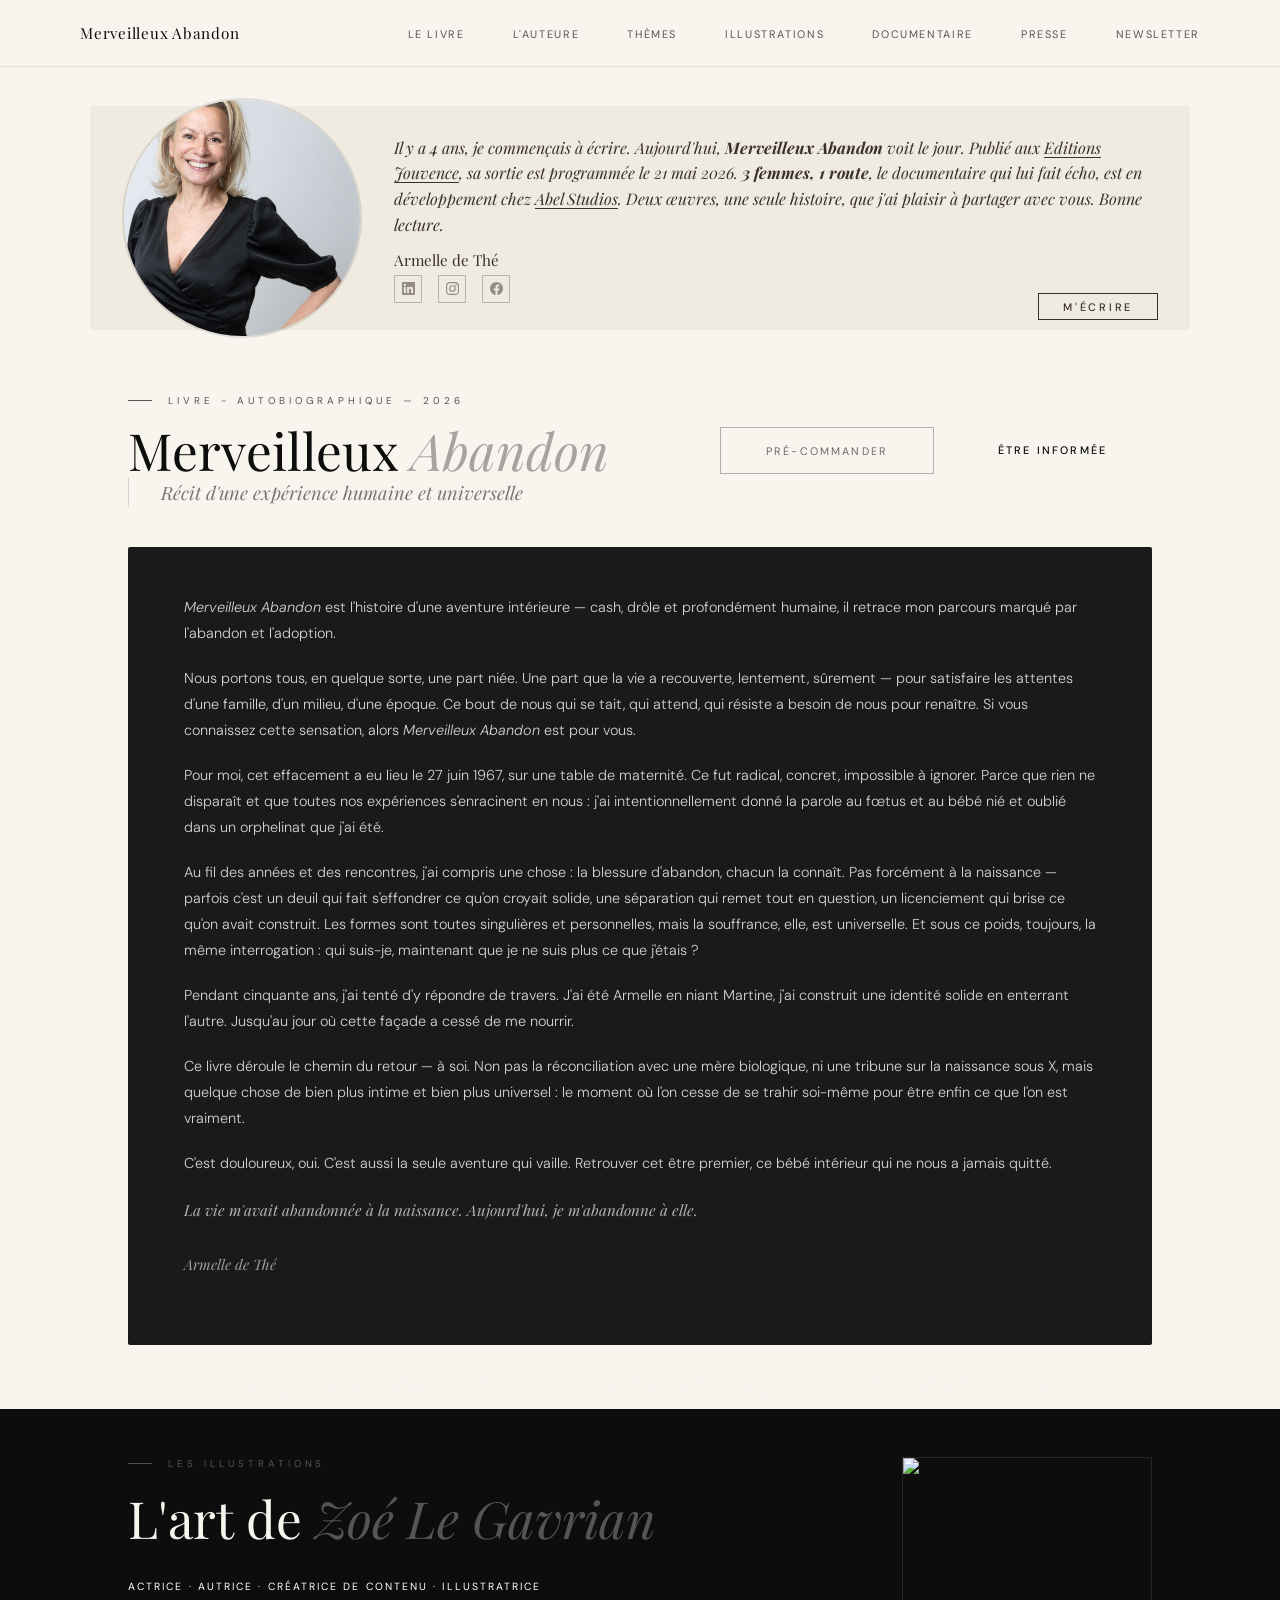
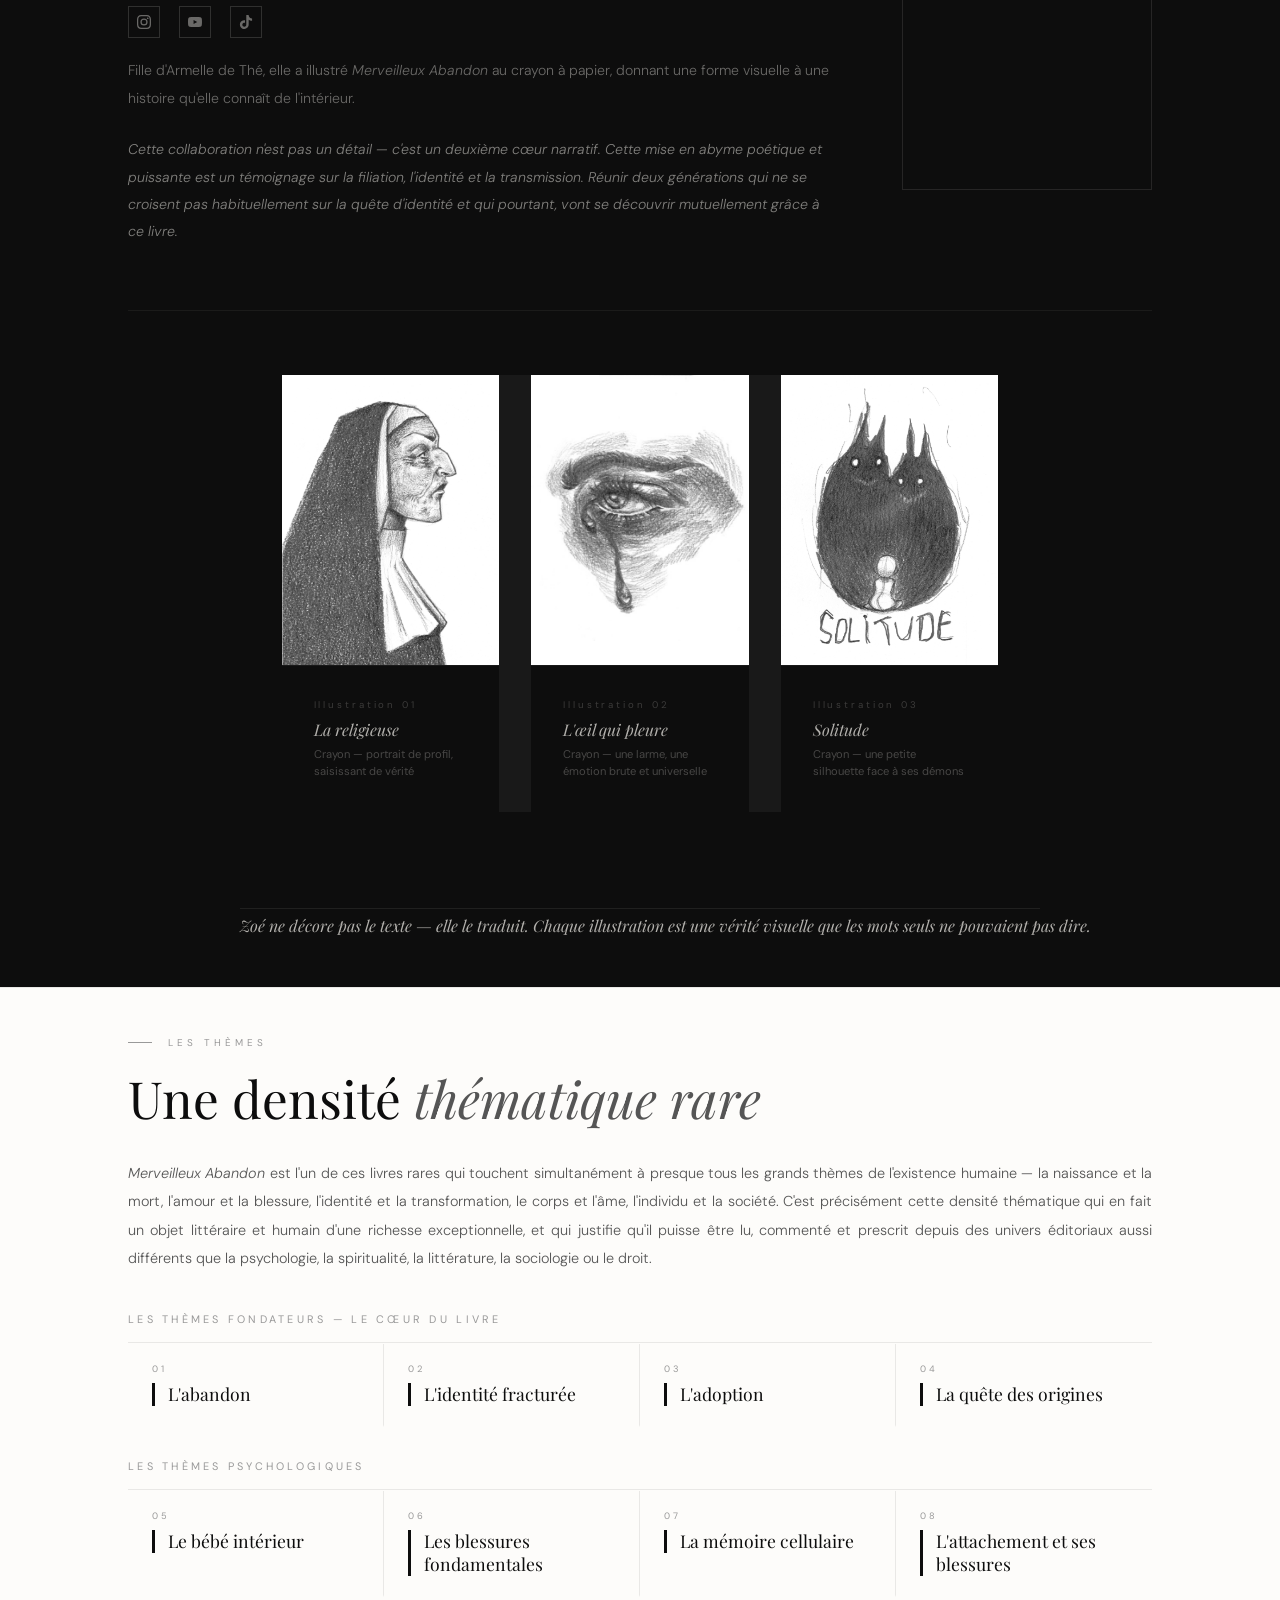
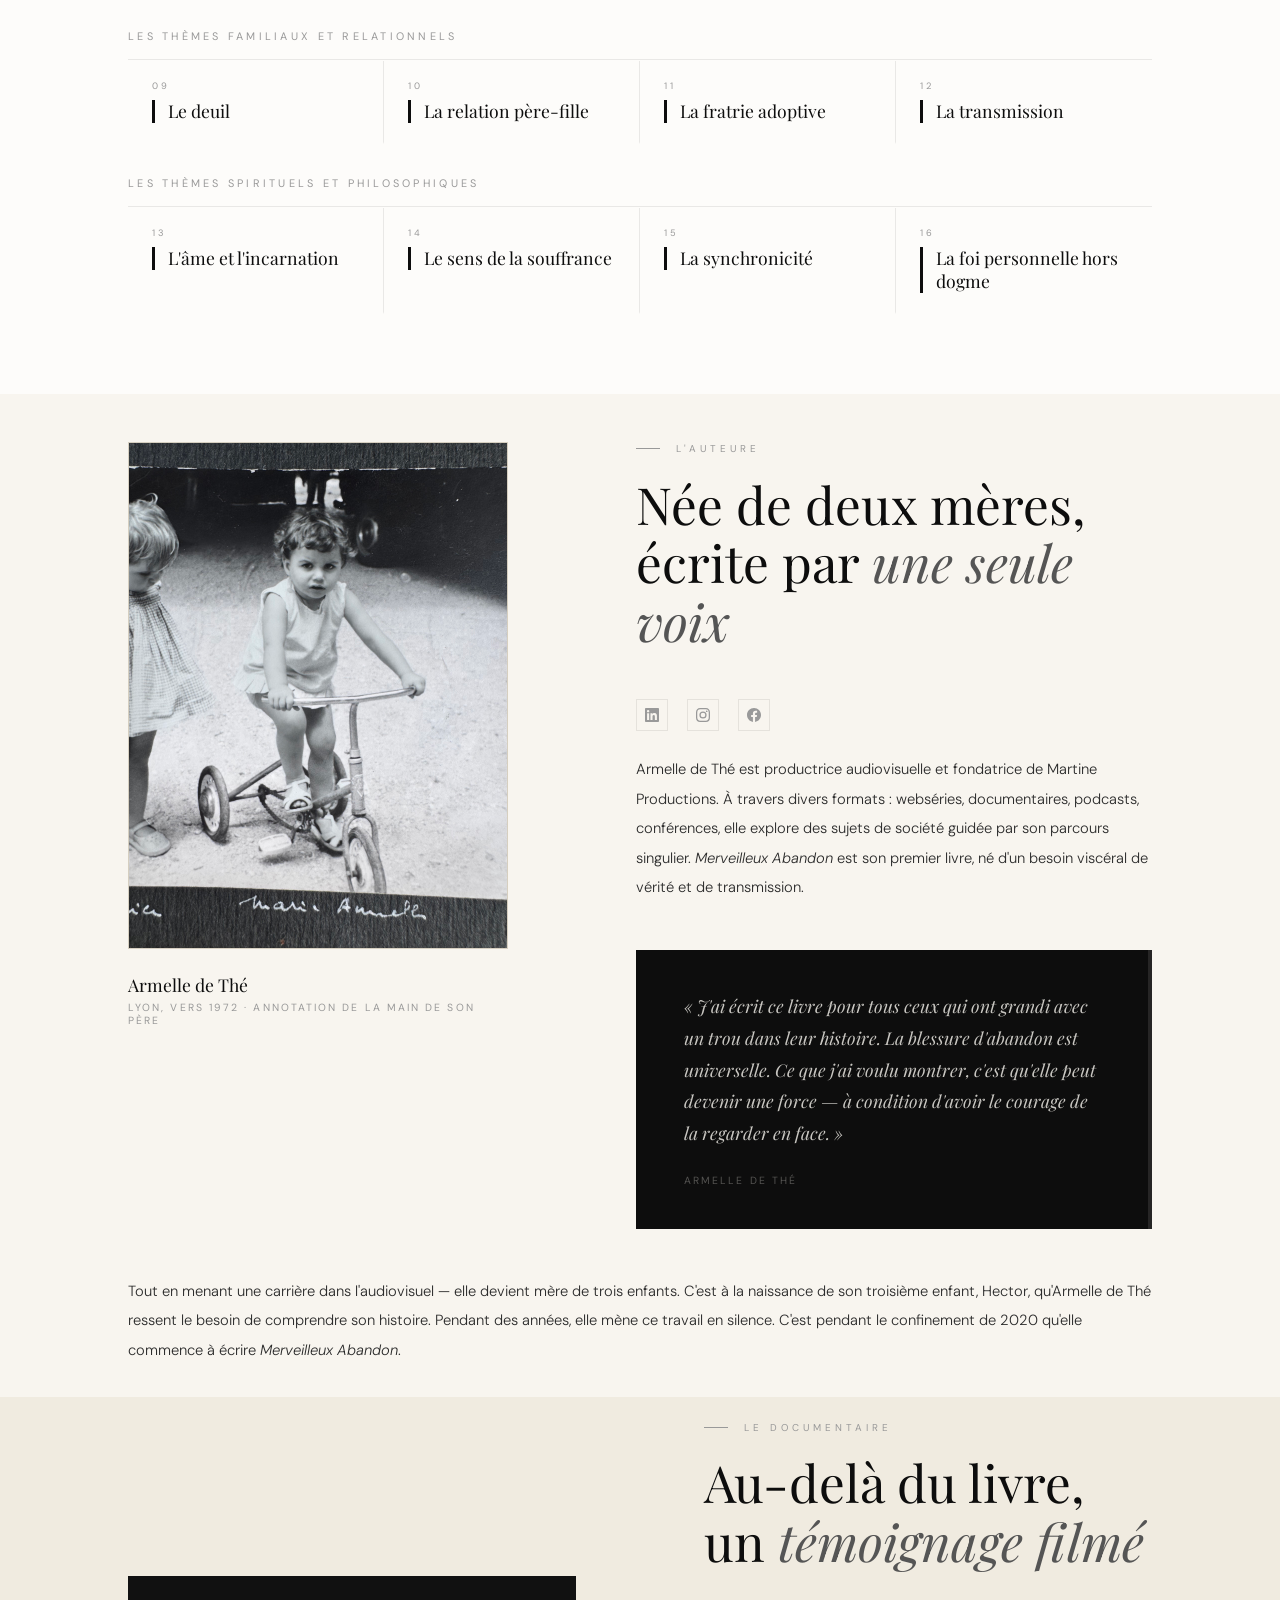
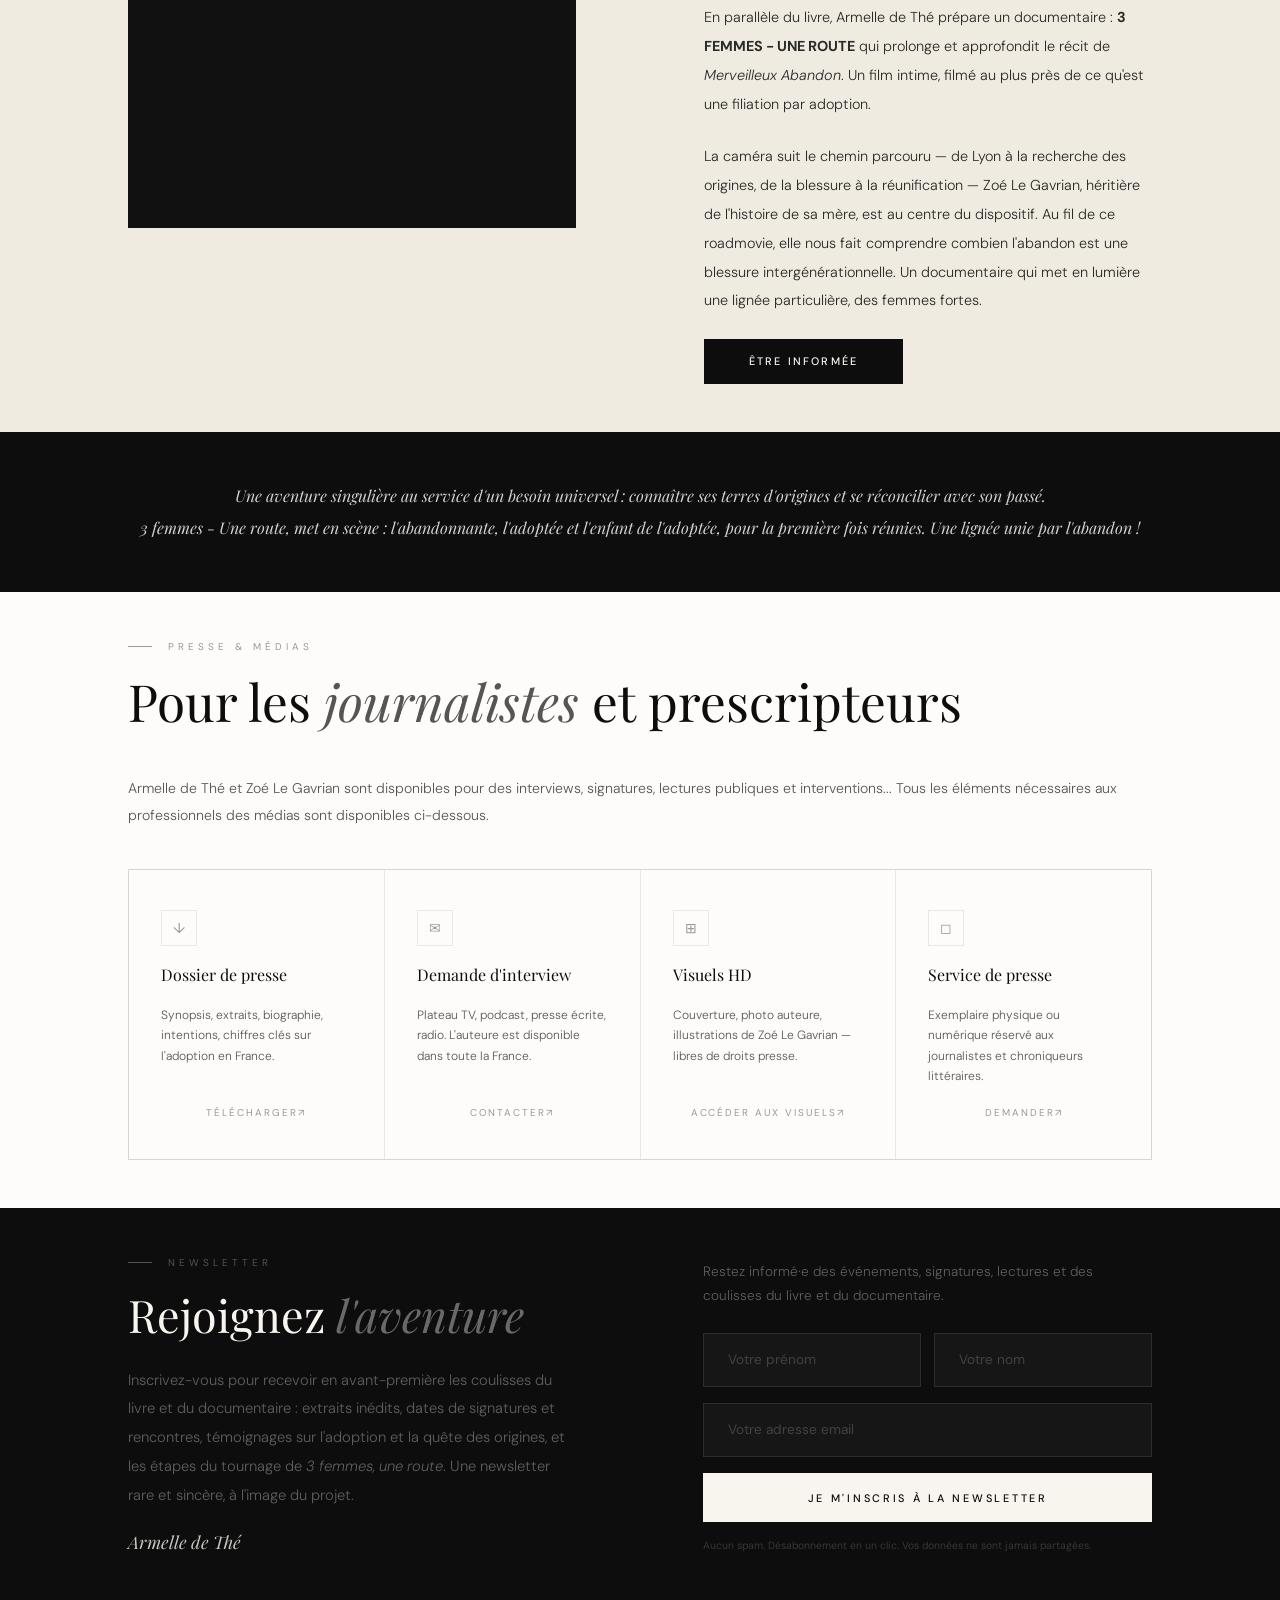
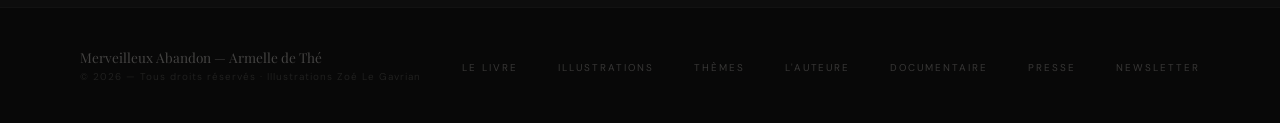
==== commit 8701bc3b: "Add files via upload" ====
--- a/index.html
+++ b/index.html
@@ -243,26 +243,6 @@
     color: var(--noir);
   }
 
-  /* Bouton unifié style M'écrire */
-  .btn-cta {
-    display: inline-block;
-    padding: 0.35rem 1.5rem;
-    border: 1.5px solid var(--noir);
-    color: var(--noir);
-    font-family: 'DM Sans', sans-serif;
-    font-size: 0.68rem;
-    font-weight: 500;
-    letter-spacing: 0.25em;
-    text-transform: uppercase;
-    text-decoration: none;
-    text-align: center;
-    transition: all 0.3s;
-  }
-  .btn-cta:hover {
-    background: var(--noir);
-    color: var(--ivoire);
-  }
-
   .hero-droite {
     display: none;
   }
@@ -392,7 +372,7 @@
 
   .s-titre {
     font-family: 'Playfair Display', serif;
-    font-size: clamp(2.2rem, 4vw, 3.8rem);
+    font-size: clamp(2rem, 4vw, 3.2rem);
     font-weight: 300;
     line-height: 1.15;
     color: var(--noir);
@@ -1154,15 +1134,6 @@
     opacity: 1;
     margin-top: 0.8rem;
   }
-
-  /* Active state for mobile tap */
-  .theme-carte.active {
-    background: var(--noir);
-    border-bottom-color: var(--noir);
-  }
-  .theme-carte.active .theme-num { color: rgba(248,245,239,0.25); }
-  .theme-carte.active .theme-titre-c { color: var(--ivoire); border-left-color: rgba(248,245,239,0.3); }
-  .theme-carte.active .theme-desc-c { max-height: 160px; opacity: 1; margin-top: 0.8rem; }
 
   /* ═══════════════════
      RESPONSIVE
@@ -1237,82 +1208,52 @@
       text-decoration: none;
     }
 
-    /* Bandeau accueil - passage en colonne */
-    #bandeau-accueil-section {
-      padding: 0.5rem 1.5rem !important;
-      margin-top: 56px !important;
-    }
-    #bandeau-accueil-section > div {
-      flex-direction: column !important;
-      padding: 1.5rem !important;
-      gap: 1rem !important;
-      text-align: center;
-    }
-    #bandeau-accueil-section > div > div:first-child {
-      width: 140px !important;
-      height: 140px !important;
-      margin: 0 auto !important;
-    }
-
     /* Hero */
-    .hero-gauche { padding: 2rem 1.5rem; }
-    .hero-titre { font-size: 2.4rem; }
-    .hero-titre-italic { font-size: 2.4rem; }
-    .hero-sous-titre { font-size: 0.9rem; }
+    .hero-gauche { padding: 3rem 1.5rem; }
+    .hero-titre { font-size: 3.2rem; }
+    .hero-titre-italic { font-size: 3.2rem; }
+    .hero-sous-titre { font-size: 0.95rem; }
     .hero-actions { flex-direction: column; gap: 0.8rem; }
     .btn-blanc, .btn-ligne { text-align: center; }
 
     /* Pitch bande */
-    .pitch-bande { flex-direction: column; padding: 1.5rem !important; gap: 0.5rem; }
+    .pitch-bande { flex-direction: column; padding: 2rem 1.5rem; gap: 1rem; }
     .pitch-chiffre { font-size: 2rem; }
-    .pitch-texte { padding-left: 0; border-left: none; border-top: 1px solid rgba(248,245,239,0.1); padding-top: 1rem; font-size: 0.85rem !important; white-space: normal !important; }
+    .pitch-texte { padding-left: 0; border-left: none; border-top: 1px solid rgba(248,245,239,0.1); padding-top: 1rem; font-size: 1rem; }
 
     /* Sections communes */
-    #livre { padding: 2rem 1.5rem; gap: 2rem; }
+    #livre { padding: 3rem 1.5rem; gap: 2.5rem; }
     .livre-gauche, .livre-droite { padding: 0; }
     .livre-infos { grid-template-columns: 1fr 1fr; }
 
-    /* Thèmes — compact mobile */
-    #themes { padding: 2rem 1.5rem; }
-    .themes-entete { margin-bottom: 1.5rem !important; }
-    .themes-intro { font-size: 0.82rem; text-align: left !important; }
-    .themes-grille { grid-template-columns: 1fr; gap: 0; }
-    .theme-carte { padding: 0.8rem 1rem !important; border-right: none; }
-    .theme-num { margin-bottom: 0.2rem !important; font-size: 0.5rem; }
-    .theme-titre-c { font-size: 0.95rem; }
-    .themes-categorie { margin-bottom: 1rem !important; }
-    .themes-cat-titre { padding-bottom: 0.5rem; margin-bottom: 0 !important; }
+    /* Thèmes */
+    #themes { padding: 3rem 1.5rem; }
+    .themes-grille { grid-template-columns: 1fr; }
+    .theme-carte { padding: 1.8rem 1.5rem; }
 
     /* Illustrations */
-    #illustrations { padding: 2rem 1.5rem; }
+    #illustrations { padding: 3rem 1.5rem; }
     .illu-entete {
       grid-template-columns: 1fr !important;
-      gap: 1.5rem !important;
-      margin-bottom: 2rem !important;
-      padding-bottom: 2rem !important;
+      gap: 2rem;
     }
-    .illu-grille { grid-template-columns: 1fr; gap: 1rem; max-width: 100% !important; }
+    .illu-grille { grid-template-columns: 1fr; gap: 1rem; }
 
     /* Auteure */
-    #auteure { padding: 2rem 1.5rem; gap: 2rem; grid-template-columns: 1fr !important; }
+    #auteure { padding: 3rem 1.5rem; gap: 2.5rem; }
     .auteure-sticky { position: static; }
-    .portrait-encadre { max-height: 350px; }
+    .portrait-encadre { max-height: 400px; }
 
     /* Documentaire */
-    #documentaire { padding: 2rem 1.5rem !important; gap: 2rem; grid-template-columns: 1fr !important; }
-
-    /* Cartouche noire documentaire */
-    .cartouche-doc-mobile {
-      padding: 2rem 1.5rem !important;
-    }
+    #documentaire { padding: 3rem 1.5rem; gap: 2.5rem; }
 
     /* Presse */
-    #presse { padding: 2rem 1.5rem; }
+    #presse { padding: 3rem 1.5rem; }
     .presse-grille { grid-template-columns: 1fr; }
-    .presse-intro { gap: 0.5rem !important; margin-bottom: 1.5rem !important; }
+    .presse-intro { grid-template-columns: 1fr; gap: 1.5rem; }
 
     /* Newsletter */
-    #newsletter { padding: 2rem 1.5rem; gap: 2rem; grid-template-columns: 1fr !important; }
+    #newsletter { padding: 3rem 1.5rem; gap: 3rem; }
 
     /* Footer */
     footer {
@@ -1328,13 +1269,7 @@
     }
 
     /* Titres */
-    .s-titre { font-size: 1.6rem; }
-
-    /* Bloc texte pleine largeur auteure */
-    .bloc-texte-pleine-largeur {
-      padding: 0 1.5rem 1.5rem 1.5rem !important;
-      margin-top: -1.5rem !important;
-    }
+    .s-titre { font-size: 1.8rem; }
   }
 
   /* ═══ TRÈS PETIT MOBILE (max 480px) ═══ */
@@ -1499,23 +1434,23 @@
 </nav>
 
 <!-- BANDEAU ACCUEIL -->
-<section id="bandeau-accueil-section" style="background:transparent;padding:1rem 4rem;margin-top:60px;">
+<section style="background:transparent;padding:1rem 4rem;margin-top:90px;">
   <div style="max-width:1100px;margin:0 auto;background:#F0EBE0;border-radius:4px;padding:0.6rem 2rem;display:flex;align-items:center;gap:2rem;">
 
     <!-- Photo ronde gauche — déborde de la cartouche -->
-<div style="flex-shrink:0;width:300px;height:300px;border-radius:50%;overflow:hidden;border:2px solid rgba(0,0,0,0.1);margin-top:-55px;margin-bottom:-55px;">
+<div style="flex-shrink:0;width:240px;height:240px;border-radius:50%;overflow:hidden;border:2px solid rgba(0,0,0,0.1);margin-top:-45px;margin-bottom:-45px;">
   <img src="ARMELLE DE THE-4195.jpg"
        style="width:100%;height:100%;object-fit:cover;object-position:center 20%;"
        alt="Armelle de Thé">
 </div>
 
     <!-- Texte -->
-    <div style="flex:1;">
-      <p style="font-family:'Playfair Display',serif;font-size:1rem;font-style:italic;line-height:1.55;color:#3a3028;margin:0 0 0.5rem 0;">
-        <br>Il y a 4 ans, je commençais à écrire. Aujourd'hui, <strong><em>Merveilleux Abandon</em></strong> voit le jour. Publié aux <a href="https://editions-jouvence.com" target="_blank" style="color:#3a3028;text-decoration:underline;text-underline-offset:3px;">Editions Jouvence</a>, sa sortie est programmée le 21 mai 2026. <strong><em>3 femmes, 1 route</em></strong>, le documentaire qui lui fait écho, est en développement chez <a href="https://www.abelstudios.fr" target="_blank" style="color:#3a3028;text-decoration:underline;text-underline-offset:3px;">Abel Studios</a>. Deux œuvres, une seule histoire, que j'ai plaisir à partager avec vous. Bonne lecture.<br><br>
-        <span style="font-style:normal;font-weight:400;font-size:0.95rem;">Armelle de Thé</span>
+    <div style="flex:1;padding-top:1.2rem;">
+      <p style="font-family:'Playfair Display',serif;font-size:1rem;font-style:italic;line-height:1.6;color:#3a3028;margin:0 0 0.3rem 0;">
+        Il y a 4 ans, je commençais à écrire. Aujourd'hui, <strong><em>Merveilleux Abandon</em></strong> voit le jour. Publié aux <a href="https://editions-jouvence.com" target="_blank" style="color:#3a3028;text-decoration:underline;text-underline-offset:3px;">Editions Jouvence</a>, sa sortie est programmée le 21 mai 2026. <strong><em>3 femmes, 1 route</em></strong>, le documentaire qui lui fait écho, est en développement chez <a href="https://www.abelstudios.fr" target="_blank" style="color:#3a3028;text-decoration:underline;text-underline-offset:3px;">Abel Studios</a>. Deux œuvres, une seule histoire, que j'ai plaisir à partager avec vous. Bonne lecture.
       </p>
-      <div style="display:flex;gap:1rem;margin-bottom:0.5rem;justify-content:center;">
+      <p style="font-style:normal;font-weight:400;font-size:0.95rem;font-family:'Playfair Display',serif;color:#3a3028;margin:0.8rem 0 0.3rem 0;">Armelle de Thé</p>
+      <div style="display:flex;gap:1rem;margin-bottom:0;">
         <a href="https://www.linkedin.com/in/armelle-de-thé-5a866b4/" target="_blank" rel="noopener" aria-label="LinkedIn" style="display:inline-flex;align-items:center;justify-content:center;width:28px;height:28px;border:1px solid rgba(58,48,40,0.3);color:rgba(58,48,40,0.5);text-decoration:none;transition:all 0.3s;" onmouseover="this.style.background='#3a3028';this.style.color='#F0EBE0';this.style.borderColor='#3a3028'" onmouseout="this.style.background='transparent';this.style.color='rgba(58,48,40,0.5)';this.style.borderColor='rgba(58,48,40,0.3)'">
           <svg width="13" height="13" viewBox="0 0 24 24" fill="currentColor"><path d="M20.447 20.452h-3.554v-5.569c0-1.328-.027-3.037-1.852-3.037-1.853 0-2.136 1.445-2.136 2.939v5.667H9.351V9h3.414v1.561h.046c.477-.9 1.637-1.85 3.37-1.85 3.601 0 4.267 2.37 4.267 5.455v6.286zM5.337 7.433a2.062 2.062 0 01-2.063-2.065 2.064 2.064 0 112.063 2.065zm1.782 13.019H3.555V9h3.564v11.452zM22.225 0H1.771C.792 0 0 .774 0 1.729v20.542C0 23.227.792 24 1.771 24h20.451C23.2 24 24 23.227 24 22.271V1.729C24 .774 23.2 0 22.222 0h.003z"/></svg>
         </a>
@@ -1526,7 +1461,7 @@
           <svg width="13" height="13" viewBox="0 0 24 24" fill="currentColor"><path d="M24 12.073c0-6.627-5.373-12-12-12s-12 5.373-12 12c0 5.99 4.388 10.954 10.125 11.854v-8.385H7.078v-3.47h3.047V9.43c0-3.007 1.792-4.669 4.533-4.669 1.312 0 2.686.235 2.686.235v2.953H15.83c-1.491 0-1.956.925-1.956 1.874v2.25h3.328l-.532 3.47h-2.796v8.385C19.612 23.027 24 18.062 24 12.073z"/></svg>
         </a>
       </div>
-      <div style="display:flex;justify-content:flex-end;">
+      <div style="display:flex;justify-content:flex-end;margin-top:-0.6rem;">
         <a href="/cdn-cgi/l/email-protection#cfaebda2aaa3a3aa8fa2aebdbba6a1aabfbda0abbaacbba6a0a1bce1a9bd" style="display:inline-block;padding:0.35rem 1.5rem;border:1.5px solid #3a3028;color:#3a3028;font-family:'DM Sans',sans-serif;font-size:0.68rem;font-weight:500;letter-spacing:0.25em;text-transform:uppercase;text-decoration:none;transition:all 0.3s;" onmouseover="this.style.background='#3a3028';this.style.color='#F0EBE0'" onmouseout="this.style.background='transparent';this.style.color='#3a3028'">
           M'écrire
         </a>
@@ -1551,9 +1486,9 @@
         <h1 class="hero-titre">Merveilleux <em style="font-style:italic;color:rgba(13,13,13,0.35);">Abandon</em></h1>
         <p class="hero-sous-titre" style="margin-bottom:0;">Récit d'une expérience humaine et universelle</p>
       </div>
-      <div class="hero-actions" style="margin-top:0;flex-shrink:0;display:flex;justify-content:flex-end;gap:1rem;">
-        <a href="#newsletter" class="btn-cta">Pré-commander</a>
-        <a href="#newsletter" class="btn-cta">Être informée</a>
+      <div class="hero-actions" style="margin-top:0;flex-shrink:0;">
+        <a href="#newsletter" class="btn-ligne">Pré-commander</a>
+        <a href="#newsletter" class="btn-blanc">Être informée</a>
       </div>
     </div>
 
@@ -1611,9 +1546,9 @@
 
       <p style="font-size:0.88rem;line-height:1.95;color:rgba(248,245,239,0.5);font-weight:300;margin-top:1.5rem;font-style:italic;">Cette collaboration n'est pas un détail — c'est un deuxième cœur narratif. Cette mise en abyme poétique et puissante est un témoignage sur la filiation, l'identité et la transmission. Réunir deux générations qui ne se croisent pas habituellement sur la quête d'identité et qui pourtant, vont se découvrir mutuellement grâce à ce livre.</p>
     </div>
-    <div style="overflow:hidden;border:2px solid rgba(248,245,239,0.15);width:180px;height:180px;border-radius:50%;margin:0 auto;">
+    <div style="overflow:hidden;border:1px solid rgba(248,245,239,0.1);width:100%;">
       <img src="Zoe3533.jpg"
-           style="width:100%;height:100%;object-fit:cover;object-position:center top;display:block;"
+           style="width:100%;height:100%;object-fit:cover;object-position:center top;display:block;aspect-ratio:3/4;"
            alt="Zoe Le Gavrian">
     </div>
   </div>
@@ -1657,8 +1592,8 @@
     </div>
   </div>
 
-  <div style="padding-top:0.2rem;border-top:1px solid rgba(248,245,239,0.08);text-align:center;max-width:700px;margin:0 auto;">
-    <p style="font-family:'Playfair Display',serif;font-size:1rem;font-style:italic;font-weight:300;color:rgba(248,245,239,0.7);line-height:1.7;">
+  <div style="padding-top:0.2rem;border-top:1px solid rgba(248,245,239,0.08);text-align:center;max-width:800px;margin:0 auto;">
+    <p style="font-family:'Playfair Display',serif;font-size:1rem;font-style:italic;font-weight:300;color:rgba(248,245,239,0.7);line-height:1.7;white-space:nowrap;">
       Zoé ne décore pas le texte — elle le traduit. Chaque illustration est une vérité visuelle que les mots seuls ne pouvaient pas dire.
     </p>
   </div>
@@ -1835,7 +1770,16 @@
 
 </section>
 <!-- AUTEURE -->
-<section id="auteure" style="background:var(--ivoire);padding:3rem 8rem;display:block;">
+<section id="auteure">
+  <div class="auteure-sticky">
+    <div class="portrait-encadre" style="overflow:hidden;">
+      <img src="armelle-enfant.jpg"
+        style="width:100%;height:100%;object-fit:cover;object-position:center top;display:block;"
+        alt="Armelle de Thé enfant — signature par la main de son père">
+    </div>
+    <div class="portrait-nom" style="margin-top:1rem;">Armelle de Thé</div>
+    <div class="portrait-role">Lyon, vers 1972 · Annotation de la main de son père</div>
+  </div>
   <div class="bio-contenu">
     <div class="s-label">L'auteure</div>
     <h2 class="s-titre">Née de deux mères,<br>écrite par <em>une seule voix</em></h2>
@@ -1853,42 +1797,19 @@
 
     <p class="bio-p">Armelle de Thé est productrice audiovisuelle et fondatrice de Martine Productions. À travers divers formats : webséries, documentaires, podcasts, conférences, elle explore des sujets de société guidée par son parcours singulier. <em>Merveilleux Abandon</em> est son premier livre, né d'un besoin viscéral de vérité et de transmission.</p>
 
-    <div style="display:grid;grid-template-columns:380px 1fr;gap:4rem;align-items:start;margin-top:2rem;">
-      <div>
-        <div class="portrait-encadre" style="overflow:hidden;">
-          <img src="armelle-enfant.jpg"
-            style="width:100%;height:100%;object-fit:cover;object-position:center top;display:block;"
-            alt="Armelle de Thé enfant — annotation de la main de son père">
-        </div>
-        <div class="portrait-nom" style="margin-top:1rem;">Armelle de Thé</div>
-        <div class="portrait-role">Lyon, vers 1972 · Annotation de la main de son père</div>
-      </div>
-      <div>
-        <div class="citation-encadree">
-          <p>« J'ai écrit ce livre pour tous ceux qui ont grandi avec un trou dans leur histoire. La blessure d'abandon est universelle. Ce que j'ai voulu montrer, c'est qu'elle peut devenir une force — à condition d'avoir le courage de la regarder en face. »</p>
-          <cite>Armelle de Thé</cite>
-        </div>
-      </div>
+    <div class="citation-encadree">
+      <p>« J'ai écrit ce livre pour tous ceux qui ont grandi avec un trou dans leur histoire. La blessure d'abandon est universelle. Ce que j'ai voulu montrer, c'est qu'elle peut devenir une force — à condition d'avoir le courage de la regarder en face. »</p>
+      <cite>Armelle de Thé</cite>
     </div>
+
   </div>
 </section>
 
-<div class="bloc-texte-pleine-largeur" style="background:var(--ivoire);padding:0 8rem 2rem 8rem;margin-top:-3rem;">
+<div style="background:var(--ivoire);padding:0 8rem 2rem 8rem;margin-top:-3rem;">
   <p style="font-size:0.92rem;line-height:2;color:var(--gris-fonce);font-weight:300;text-align:left;">Tout en menant une carrière dans l'audiovisuel — elle devient mère de trois enfants. C'est à la naissance de son troisième enfant, Hector, qu'Armelle de Thé ressent le besoin de comprendre son histoire. Pendant des années, elle mène ce travail en silence. C'est pendant le confinement de 2020 qu'elle commence à écrire <em>Merveilleux Abandon</em>.</p>
 </div>
 <!-- DOCUMENTAIRE -->
 <section id="documentaire">
-  <div class="doc-texte">
-    <div class="s-label">Le documentaire</div>
-    <h2 class="s-titre">Au-delà du livre,<br>un <em>témoignage filmé</em></h2>
-
-    <p class="doc-p">En parallèle du livre, Armelle de Thé prépare un documentaire : <strong>3 FEMMES - UNE ROUTE</strong> qui prolonge et approfondit le récit de <em>Merveilleux Abandon</em>. Un film intime, filmé au plus près de ce qu'est une filiation par adoption.</p>
-
-    <p class="doc-p">La caméra suit le chemin parcouru — de Lyon à la recherche des origines, de la blessure à la réunification — Zoé Le Gavrian, héritière de l'histoire de sa mère, est au centre du dispositif. Au fil de ce roadmovie, elle nous fait comprendre combien l'abandon est une blessure intergénérationnelle. Un documentaire qui met en lumière une lignée particulière, des femmes fortes.</p>
-
-    <div style="display:flex;justify-content:flex-end;"><a href="#newsletter" class="btn-cta">Être informée</a></div>
-  </div>
-
   <div style="position:relative;width:100%;padding-bottom:56.25%;height:0;overflow:hidden;background:#111;">
     <iframe
       src="https://player.vimeo.com/video/1175298785"
@@ -1899,10 +1820,22 @@
       title="Merveilleux Abandon — Documentaire">
     </iframe>
   </div>
+
+  <div class="doc-texte">
+    <div class="s-label">Le documentaire</div>
+    <h2 class="s-titre">Au-delà du livre,<br>un <em>témoignage filmé</em></h2>
+
+    <p class="doc-p">En parallèle du livre, Armelle de Thé prépare un documentaire : <strong>3 FEMMES - UNE ROUTE</strong> qui prolonge et approfondit le récit de <em>Merveilleux Abandon</em>. Un film intime, filmé au plus près de ce qu'est une filiation par adoption.</p>
+
+    <p class="doc-p">La caméra suit le chemin parcouru — de Lyon à la recherche des origines, de la blessure à la réunification — Zoé Le Gavrian, héritière de l'histoire de sa mère, est au centre du dispositif. Au fil de ce roadmovie, elle nous fait comprendre combien l'abandon est une blessure intergénérationnelle. Un documentaire qui met en lumière une lignée particulière, des femmes fortes.</p>
+
+
+    <a href="#newsletter" class="btn-blanc" style="background:var(--noir);color:var(--ivoire);">Être informée</a>
+  </div>
 </section>
 
-<div class="cartouche-doc-mobile" style="background:var(--noir);padding:3rem 8rem;margin-top:0;">
-  <p style="font-family:'Playfair Display',serif;font-size:1rem;line-height:2;color:rgba(248,245,239,0.85);font-weight:300;text-align:center;font-style:italic;">Une aventure singulière au service d'un besoin universel : connaître ses terres d'origines et se réconcilier avec son passé.<br><em>3 femmes - Une route</em>, met en scène : l'abandonnante, l'adoptée et l'enfant de l'adoptée, pour la première fois réunies. Une lignée de trois générations unies par l'abandon !</p>
+<div style="background:var(--noir);padding:3rem 8rem;margin-top:0;">
+  <p style="font-family:'Playfair Display',serif;font-size:1rem;line-height:2;color:rgba(248,245,239,0.85);font-weight:300;text-align:center;font-style:italic;">Une aventure singulière au service d'un besoin universel : connaître ses terres d'origines et se réconcilier avec son passé.<br><em>3 femmes - Une route</em>, met en scène : l'abandonnante, l'adoptée et l'enfant de l'adoptée, pour la première fois réunies. Une lignée unie par l'abandon !</p>
 </div>
 
 
@@ -2065,31 +1998,4 @@
     });
     allLinks.forEach(l => {
       const active = l.getAttribute('href') === '#' + cur;
-      
-      l.style.color = active ? 'var(--noir)' : '';
-    });
-  });
-
-  // Theme cards tap toggle on mobile
-  document.querySelectorAll('.theme-carte').forEach(card => {
-    card.addEventListener('click', function() {
-      if (window.innerWidth <= 1024) {
-        // Close other cards
-        document.querySelectorAll('.theme-carte.active').forEach(c => {
-          if (c !== this) c.classList.remove('active');
-        });
-        this.classList.toggle('active');
-      }
-    });
-  });
-
-  // Hamburger menu
-  function toggleMenu() {
-    document.getElementById('nav-links').classList.toggle('open');
-    document.getElementById('hamburger').classList.toggle('open');
-  }
-  function closeMenu() {
-    document.getElementById('nav-links').classList.remove('open');
-    document.getElementById('hamburger').classList.remove('open');
-  }
-</script>+      
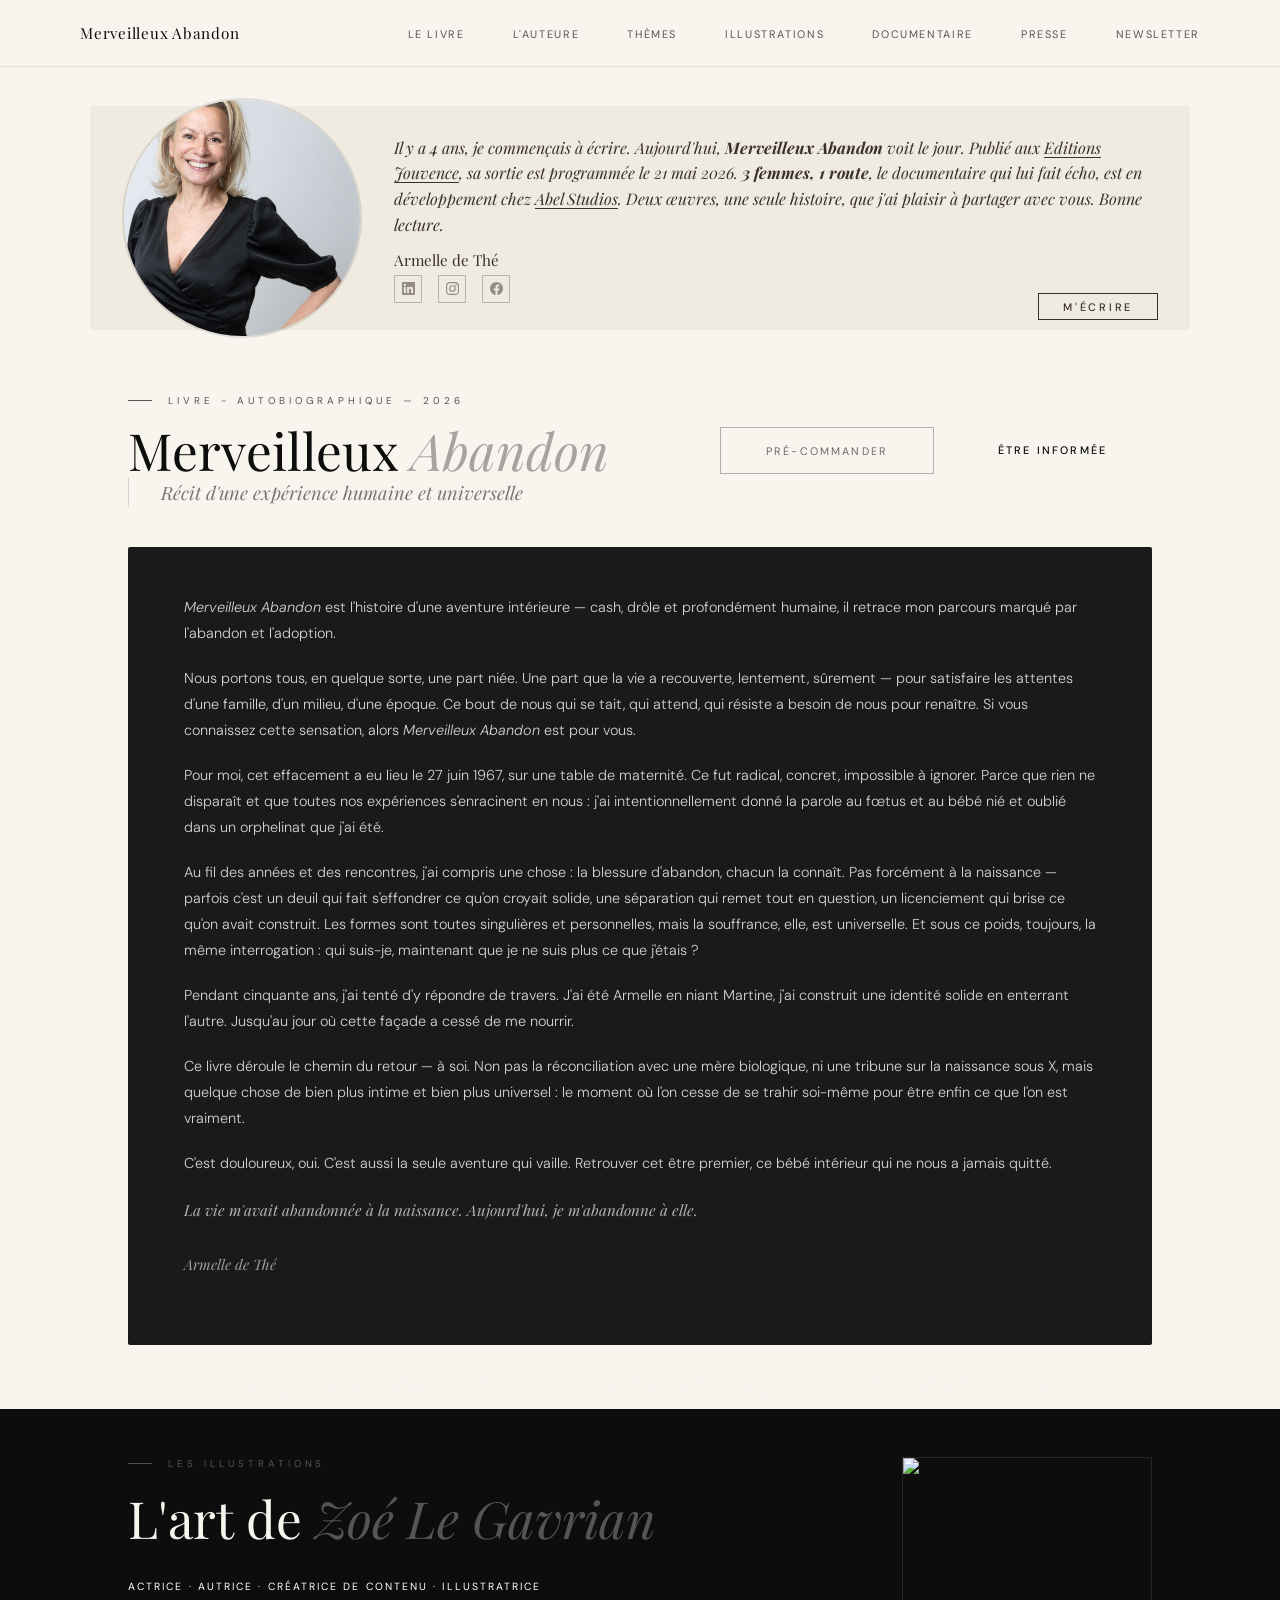
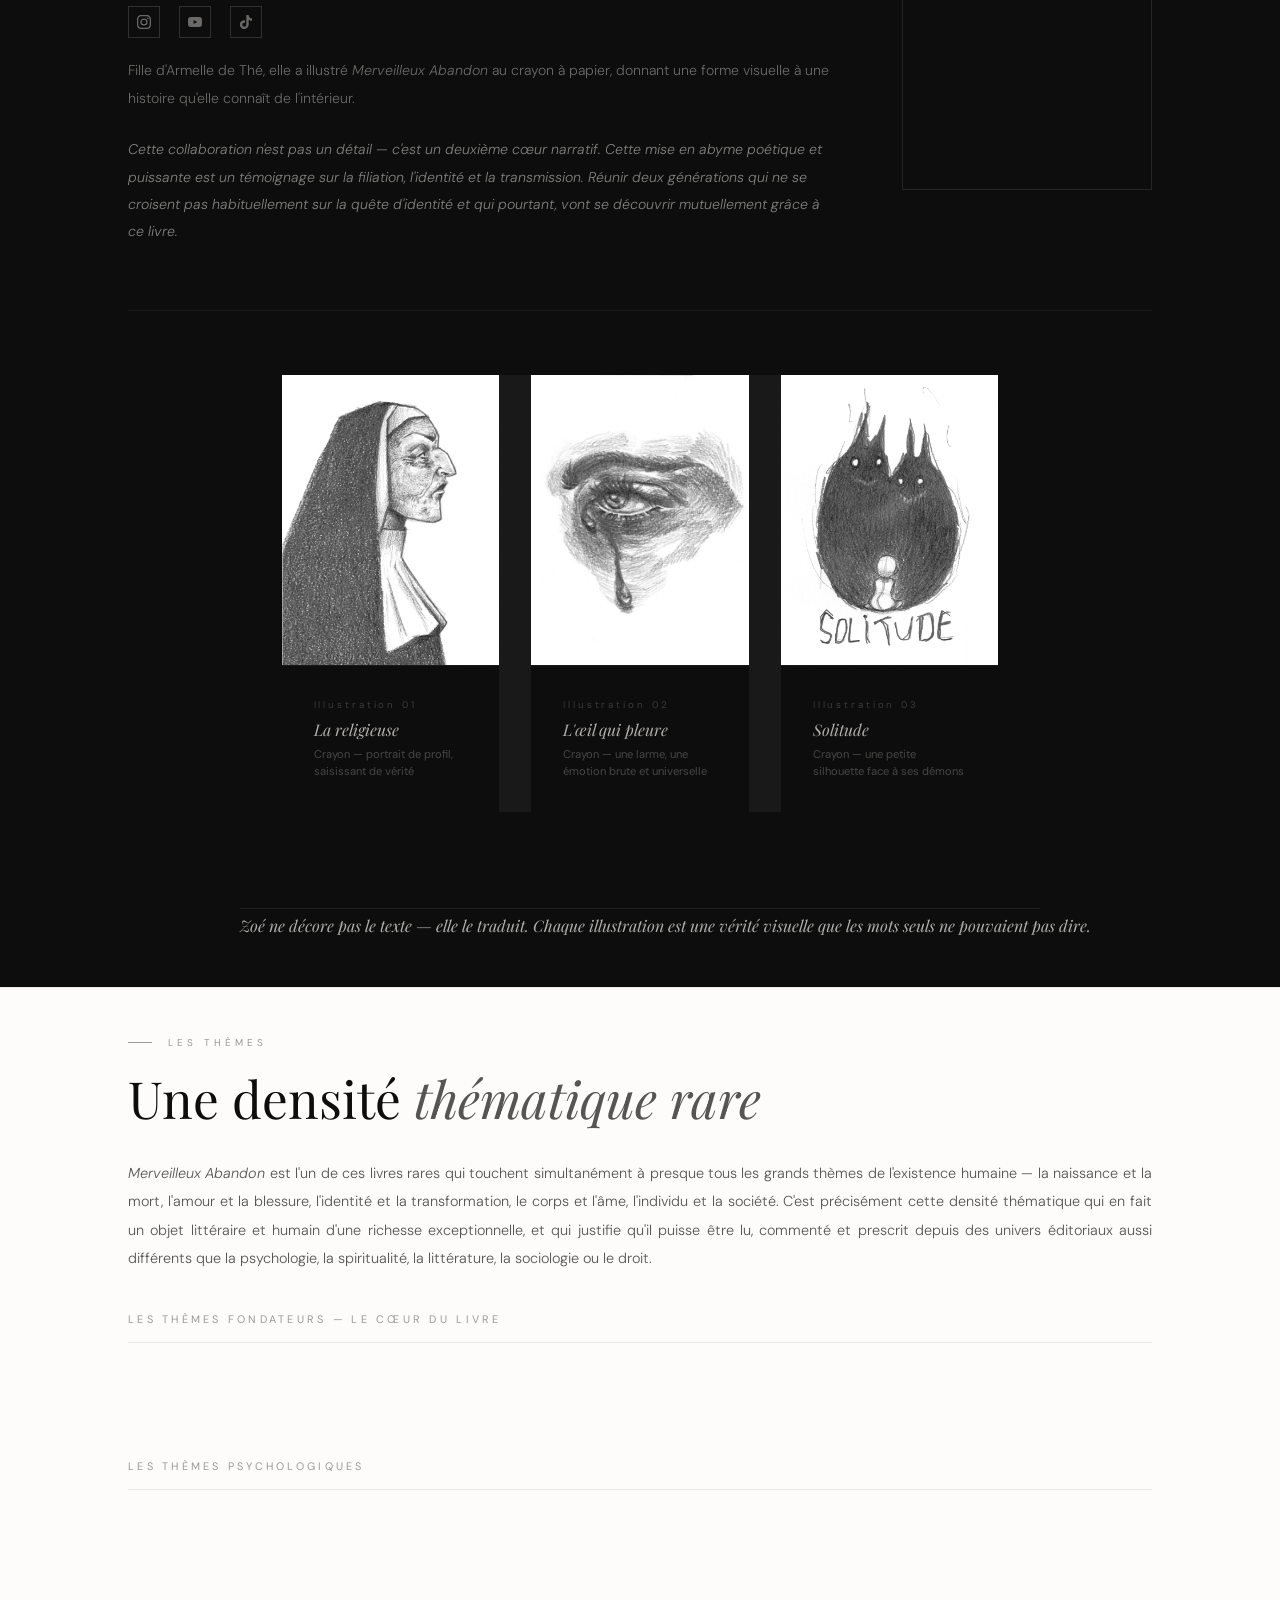
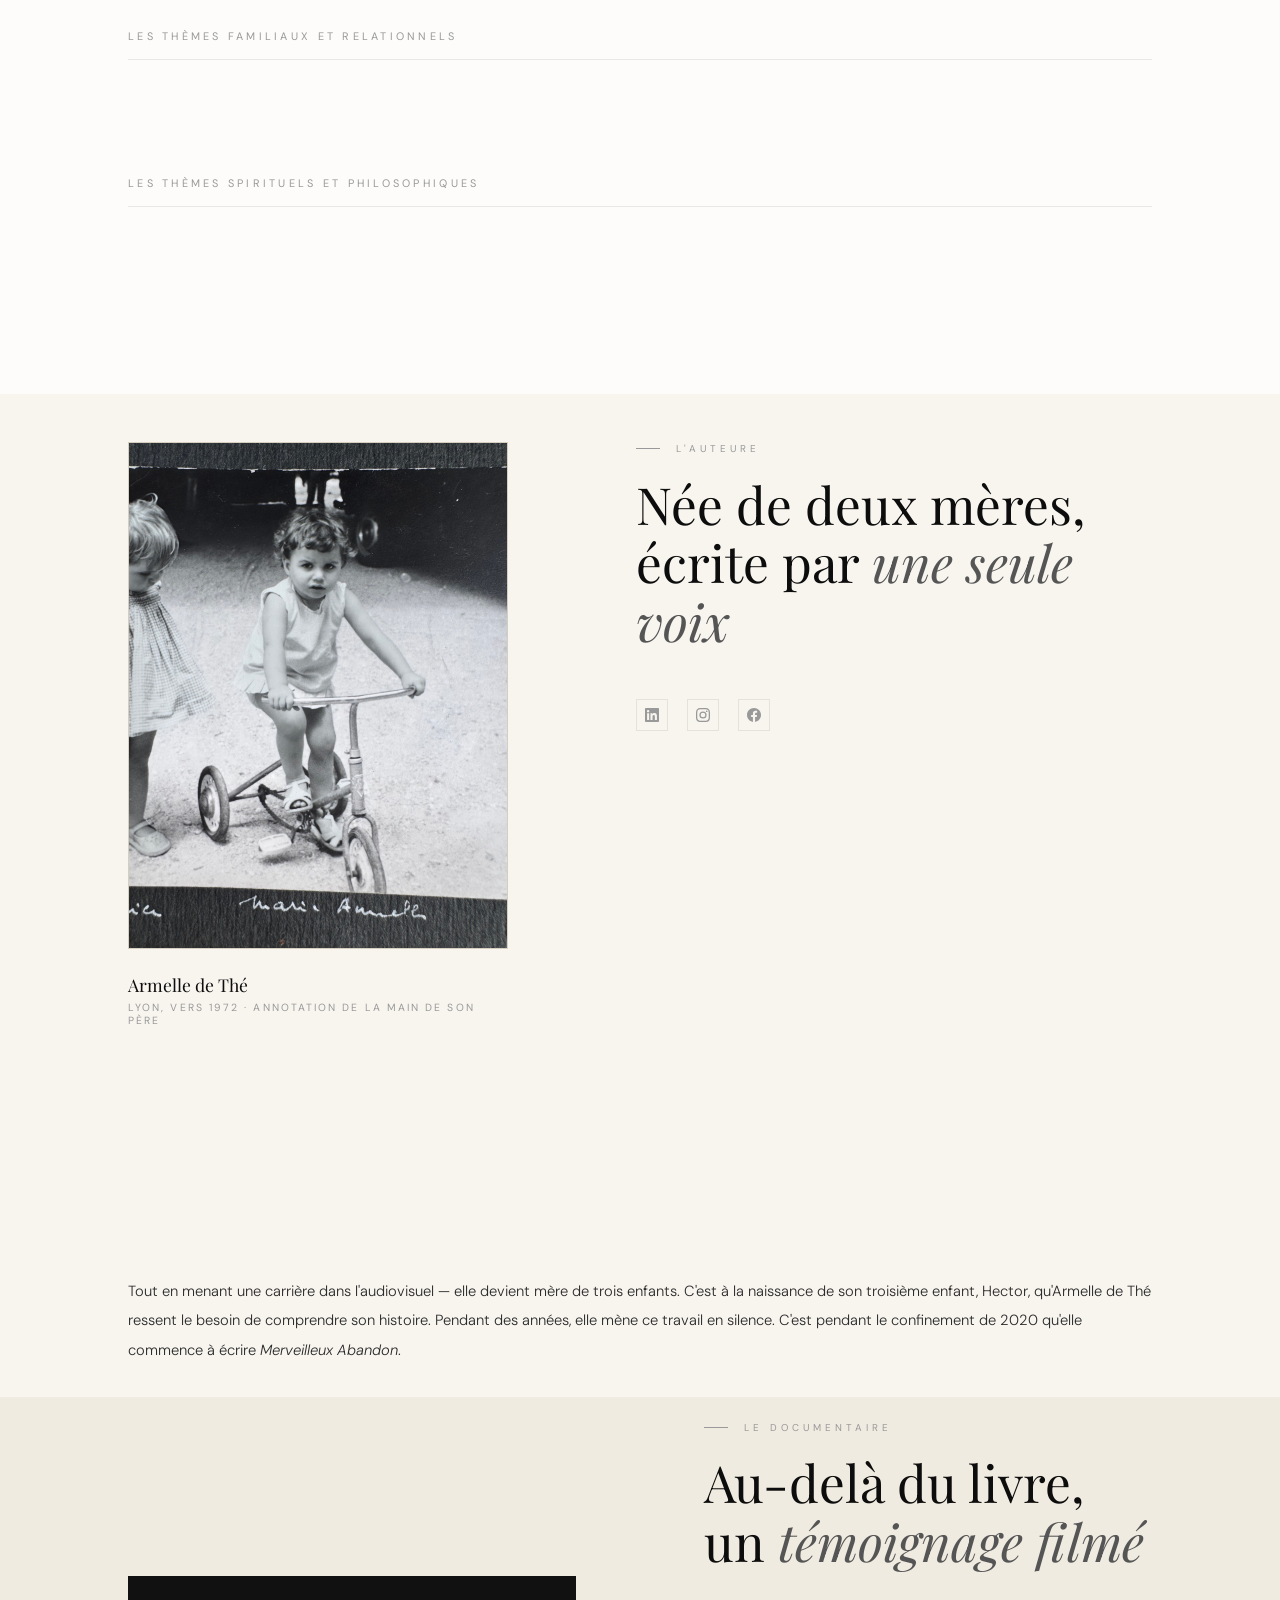
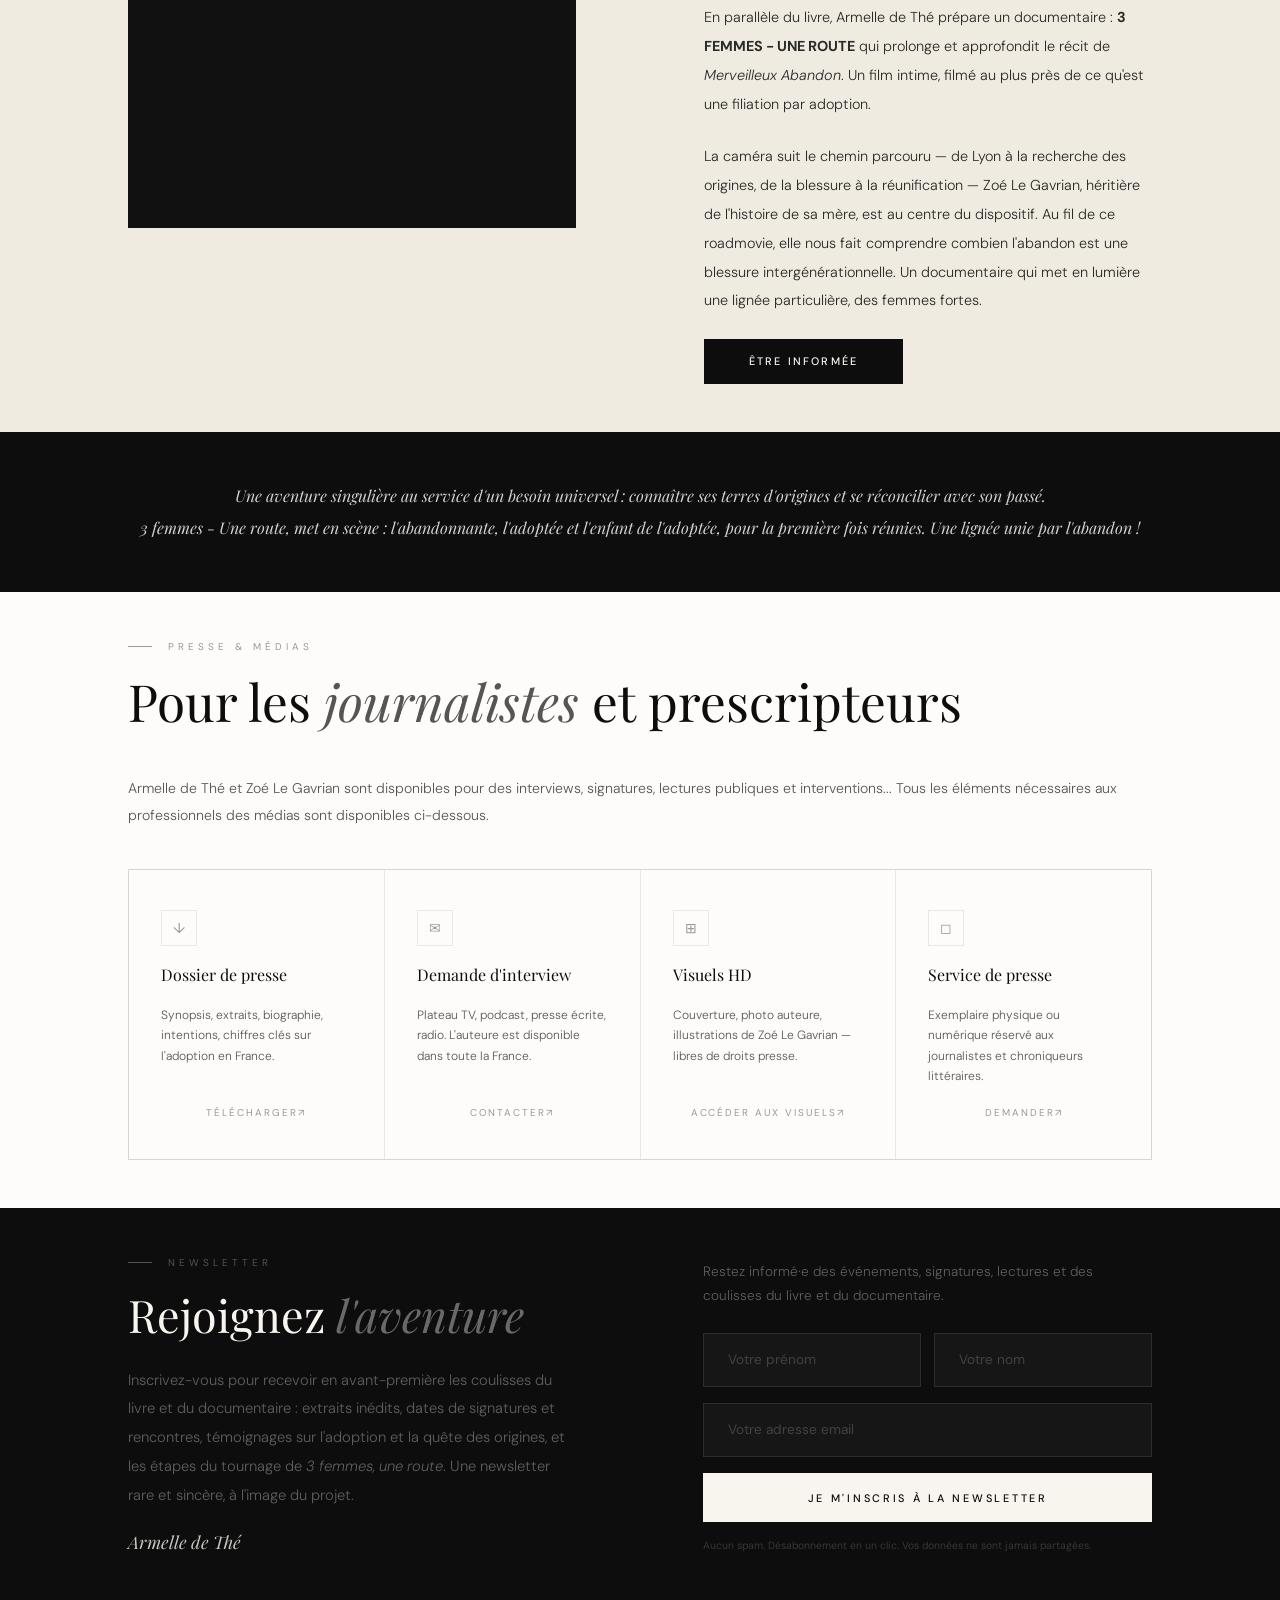
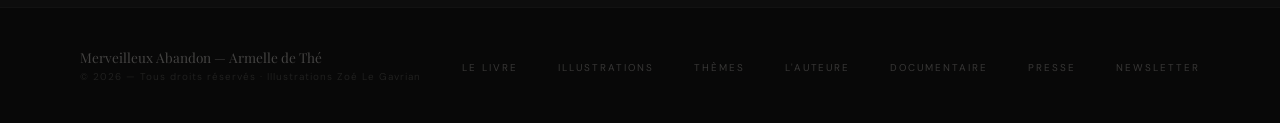
==== commit 748ece0a: "Add files via upload" ====
--- a/index.html
+++ b/index.html
@@ -1367,6 +1367,117 @@
     margin-bottom: 1px;
   }
 
+  /* ═══════════════════
+     AMÉLIORATIONS MOBILE
+  ═══════════════════ */
+  @media (max-width: 768px) {
+    /* Bandeau accueil en colonne */
+    section[style*="margin-top:90px"] {
+      padding: 0.5rem 1.5rem !important;
+      margin-top: 56px !important;
+    }
+    section[style*="margin-top:90px"] > div {
+      flex-direction: column !important;
+      padding: 1.5rem !important;
+      gap: 1rem !important;
+      text-align: center;
+    }
+    section[style*="margin-top:90px"] > div > div:first-child {
+      width: 160px !important;
+      height: 160px !important;
+      margin: 0 auto !important;
+      margin-top: 0 !important;
+      margin-bottom: 0 !important;
+    }
+
+    /* Hero compact */
+    .hero-gauche { padding: 2rem 1.5rem !important; }
+    .hero-titre { font-size: 2.4rem !important; }
+    .hero-titre-italic { font-size: 2.4rem !important; }
+    .hero-actions { flex-direction: column !important; gap: 0.8rem; align-items: flex-end !important; }
+
+    /* Titres sections = même taille que hero */
+    .s-titre { font-size: 2.4rem !important; }
+
+    /* Pitch bande wrap */
+    .pitch-bande { padding: 1.5rem !important; }
+    .pitch-texte { white-space: normal !important; font-size: 0.85rem !important; }
+
+    /* Thèmes compacts */
+    .themes-entete { margin-bottom: 1.5rem !important; }
+    .themes-intro { text-align: left !important; }
+    .theme-carte { padding: 0.8rem 1rem !important; }
+    .theme-num { margin-bottom: 0.3rem !important; }
+    .themes-categorie { margin-bottom: 1rem !important; }
+    .themes-cat-titre { padding-bottom: 0.5rem !important; }
+
+    /* Illustrations grille pleine largeur */
+    .illu-grille { max-width: 100% !important; }
+
+    /* Photo Zoé en rond sur mobile */
+    .illu-entete > div:last-child {
+      width: 180px !important;
+      height: 180px !important;
+      border-radius: 50% !important;
+      margin: 0 auto !important;
+      max-width: none !important;
+    }
+    .illu-entete > div:last-child img {
+      aspect-ratio: auto !important;
+    }
+
+    /* Auteure : texte avant photo */
+    #auteure {
+      display: flex !important;
+      flex-direction: column !important;
+      padding: 2rem 1.5rem !important;
+      gap: 2rem !important;
+    }
+    #auteure > .bio-contenu { order: 1; }
+    #auteure > .auteure-sticky { order: 2; position: static !important; }
+
+    /* Documentaire : texte avant vidéo */
+    #documentaire {
+      display: flex !important;
+      flex-direction: column !important;
+      padding: 2rem 1.5rem !important;
+      gap: 2rem !important;
+    }
+    #documentaire > .doc-texte { order: 1; }
+    #documentaire > div:first-child { order: 2; }
+
+    /* Cartouche noire documentaire */
+    div[style*="padding:3rem 8rem"] {
+      padding: 2rem 1.5rem !important;
+    }
+
+    /* Bloc texte pleine largeur auteure */
+    div[style*="padding:0 8rem 2rem 8rem"] {
+      padding: 0 1.5rem 1.5rem 1.5rem !important;
+      margin-top: -1.5rem !important;
+    }
+
+    /* Presse compact */
+    .presse-intro { gap: 0.5rem !important; margin-bottom: 1.5rem !important; }
+
+    /* Newsletter */
+    #newsletter { padding: 2rem 1.5rem !important; gap: 2rem !important; }
+
+    /* Theme cards tap toggle */
+    .theme-carte.active {
+      background: var(--noir);
+      border-bottom-color: var(--noir);
+    }
+    .theme-carte.active .theme-num { color: rgba(248,245,239,0.25); }
+    .theme-carte.active .theme-titre-c { color: var(--ivoire); border-left-color: rgba(248,245,239,0.3); }
+    .theme-carte.active .theme-desc-c { max-height: 160px; opacity: 1; margin-top: 0.8rem; }
+  }
+
+  @media (max-width: 480px) {
+    .s-titre { font-size: 2.2rem !important; }
+    .hero-titre, .hero-titre-italic { font-size: 2.2rem !important; }
+  }
+
 </style>
   <script src="https://player.vimeo.com/api/player.js"></script>
 
@@ -1998,4 +2109,31 @@
     });
     allLinks.forEach(l => {
       const active = l.getAttribute('href') === '#' + cur;
-      +      l.style.color = active ? 'var(--noir)' : '';
+    });
+  });
+
+  // Theme cards tap toggle on mobile
+  document.querySelectorAll('.theme-carte').forEach(card => {
+    card.addEventListener('click', function() {
+      if (window.innerWidth <= 1024) {
+        document.querySelectorAll('.theme-carte.active').forEach(c => {
+          if (c !== this) c.classList.remove('active');
+        });
+        this.classList.toggle('active');
+      }
+    });
+  });
+
+  // Hamburger menu
+  function toggleMenu() {
+    document.getElementById('nav-links').classList.toggle('open');
+    document.getElementById('hamburger').classList.toggle('open');
+  }
+  function closeMenu() {
+    document.getElementById('nav-links').classList.remove('open');
+    document.getElementById('hamburger').classList.remove('open');
+  }
+</script>
+</body>
+</html>
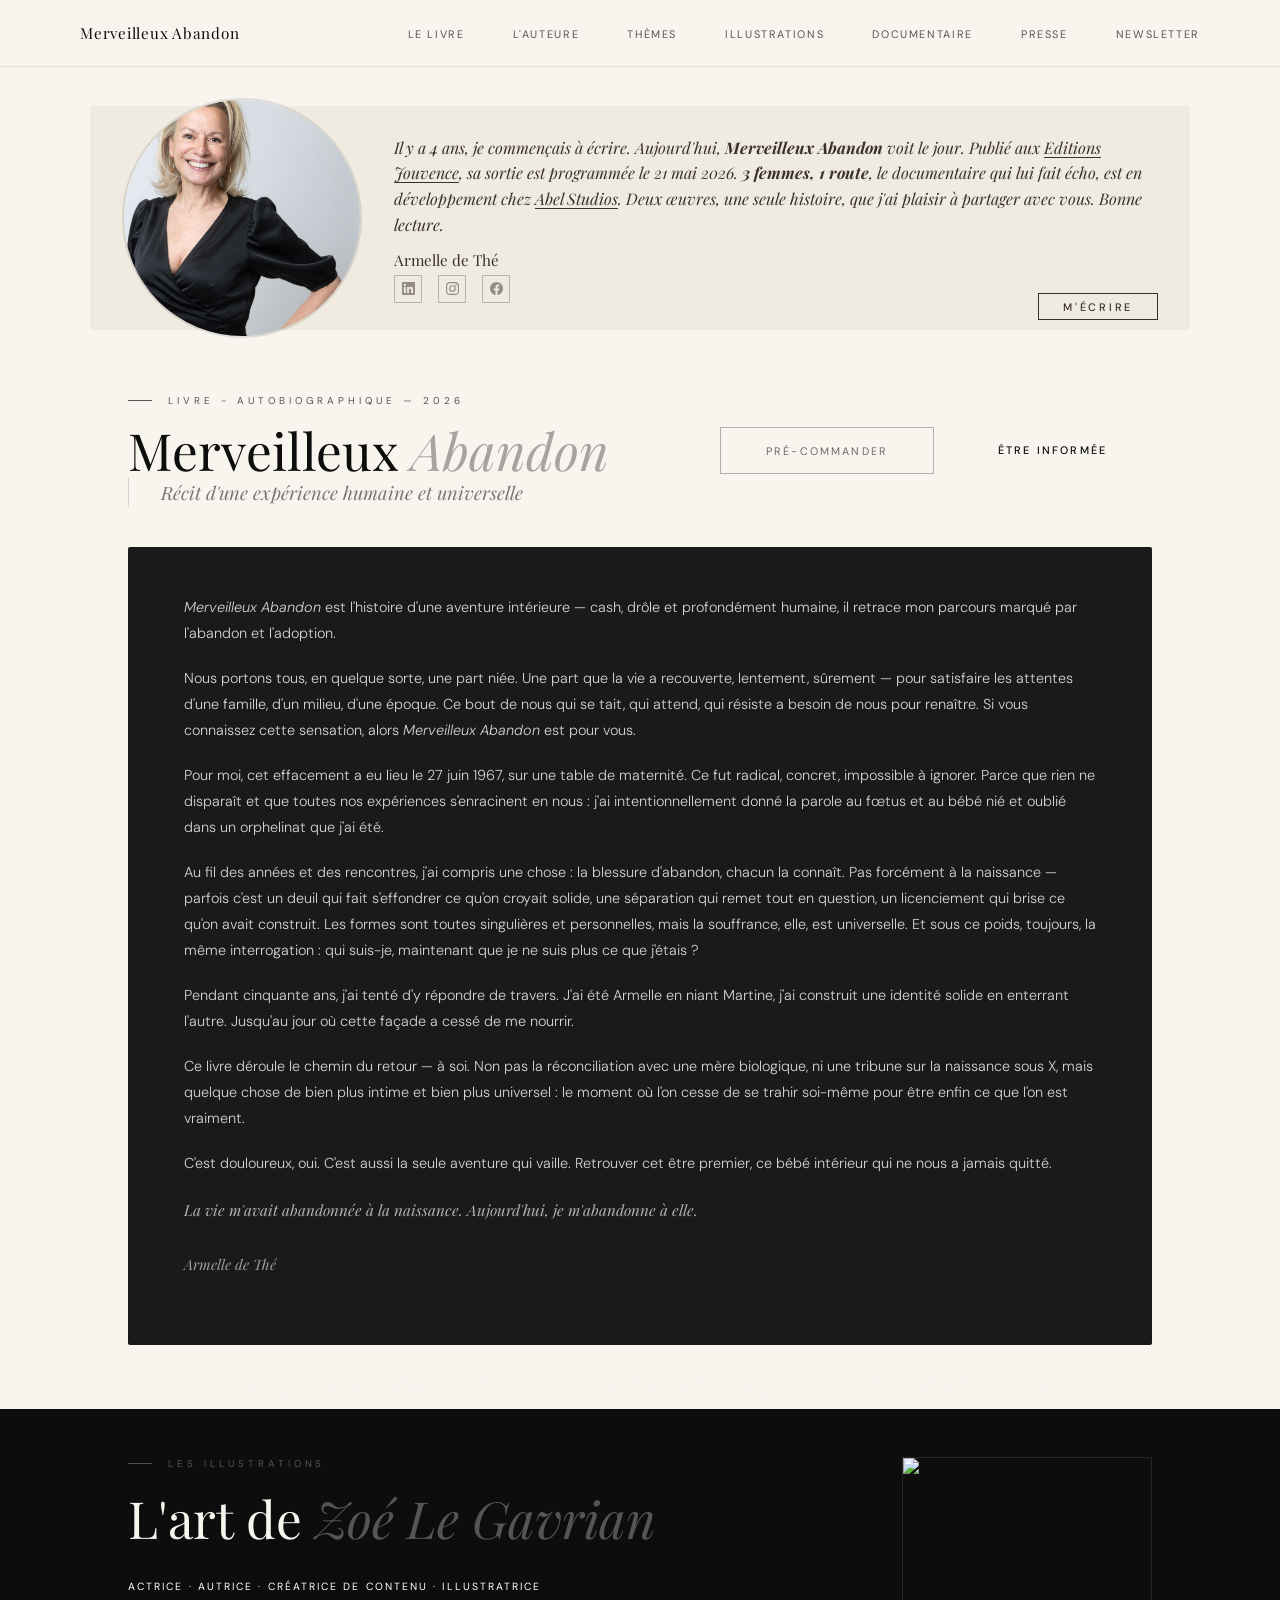
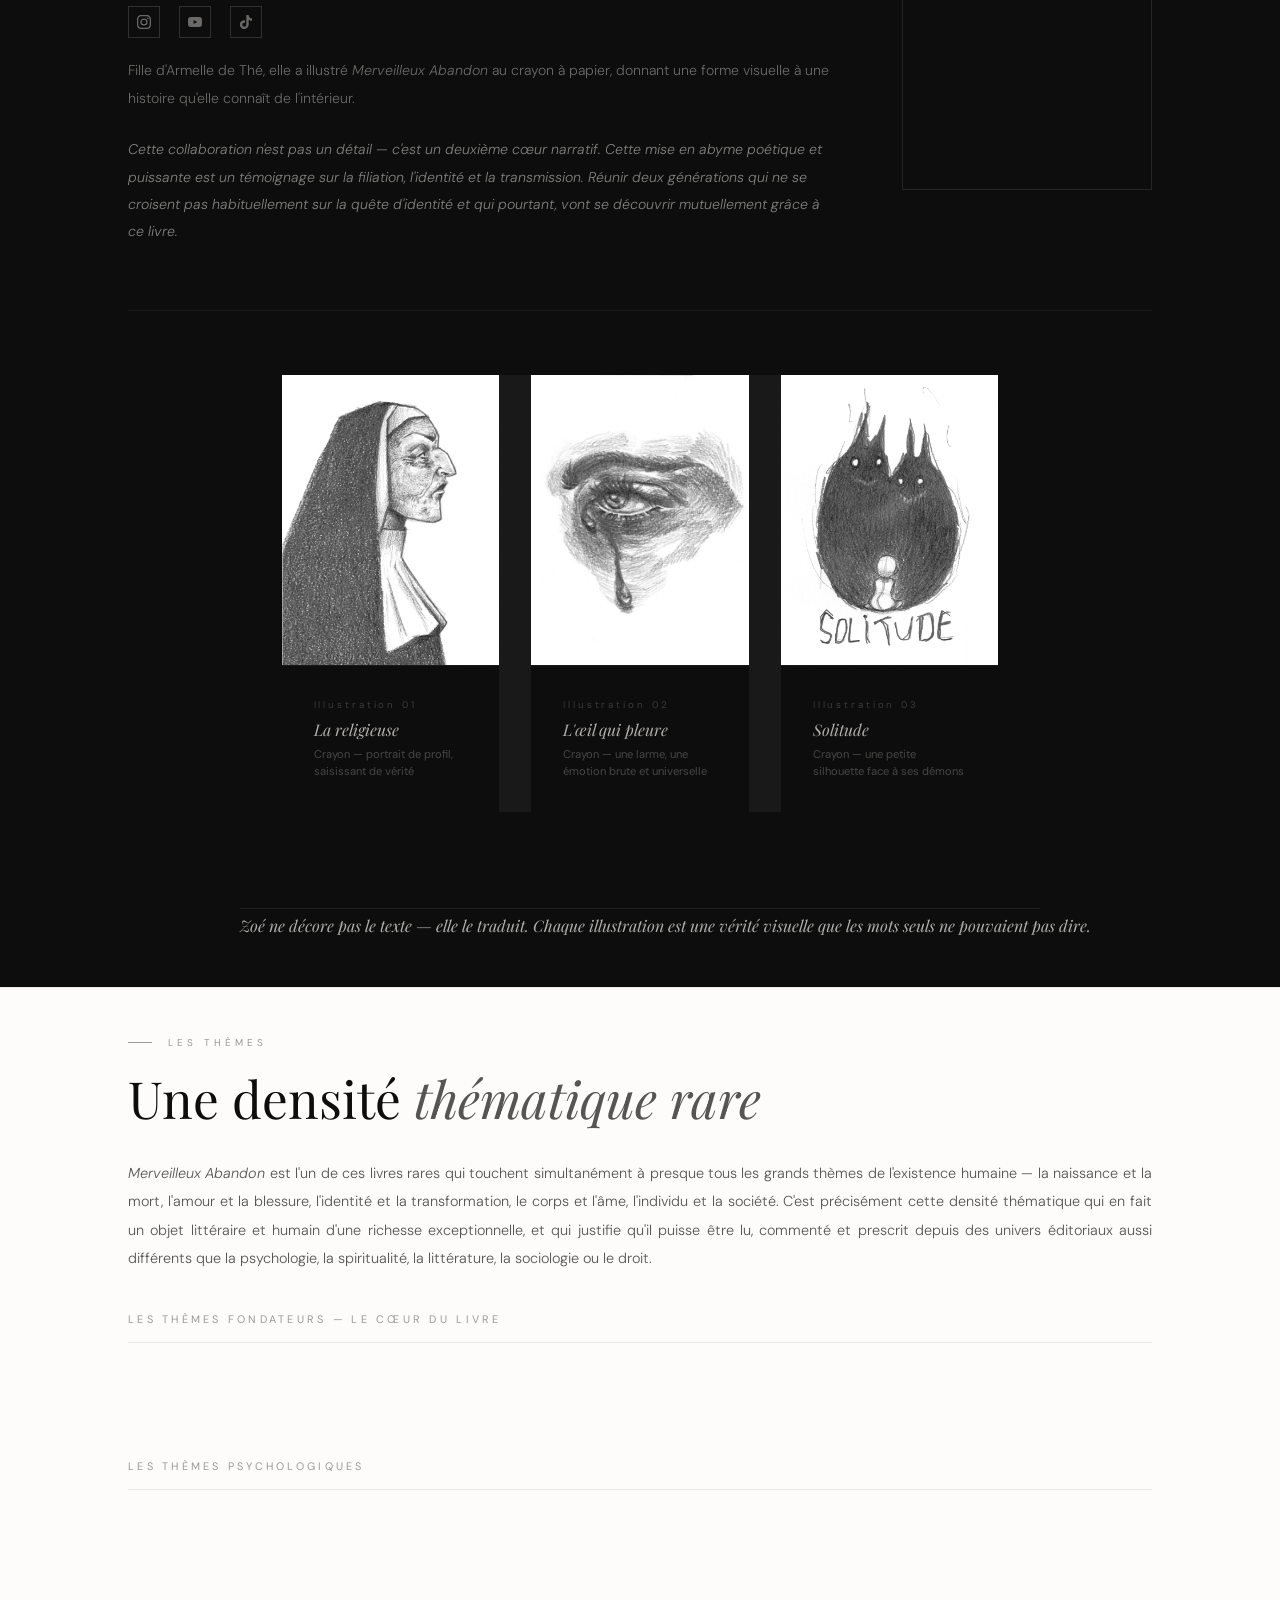
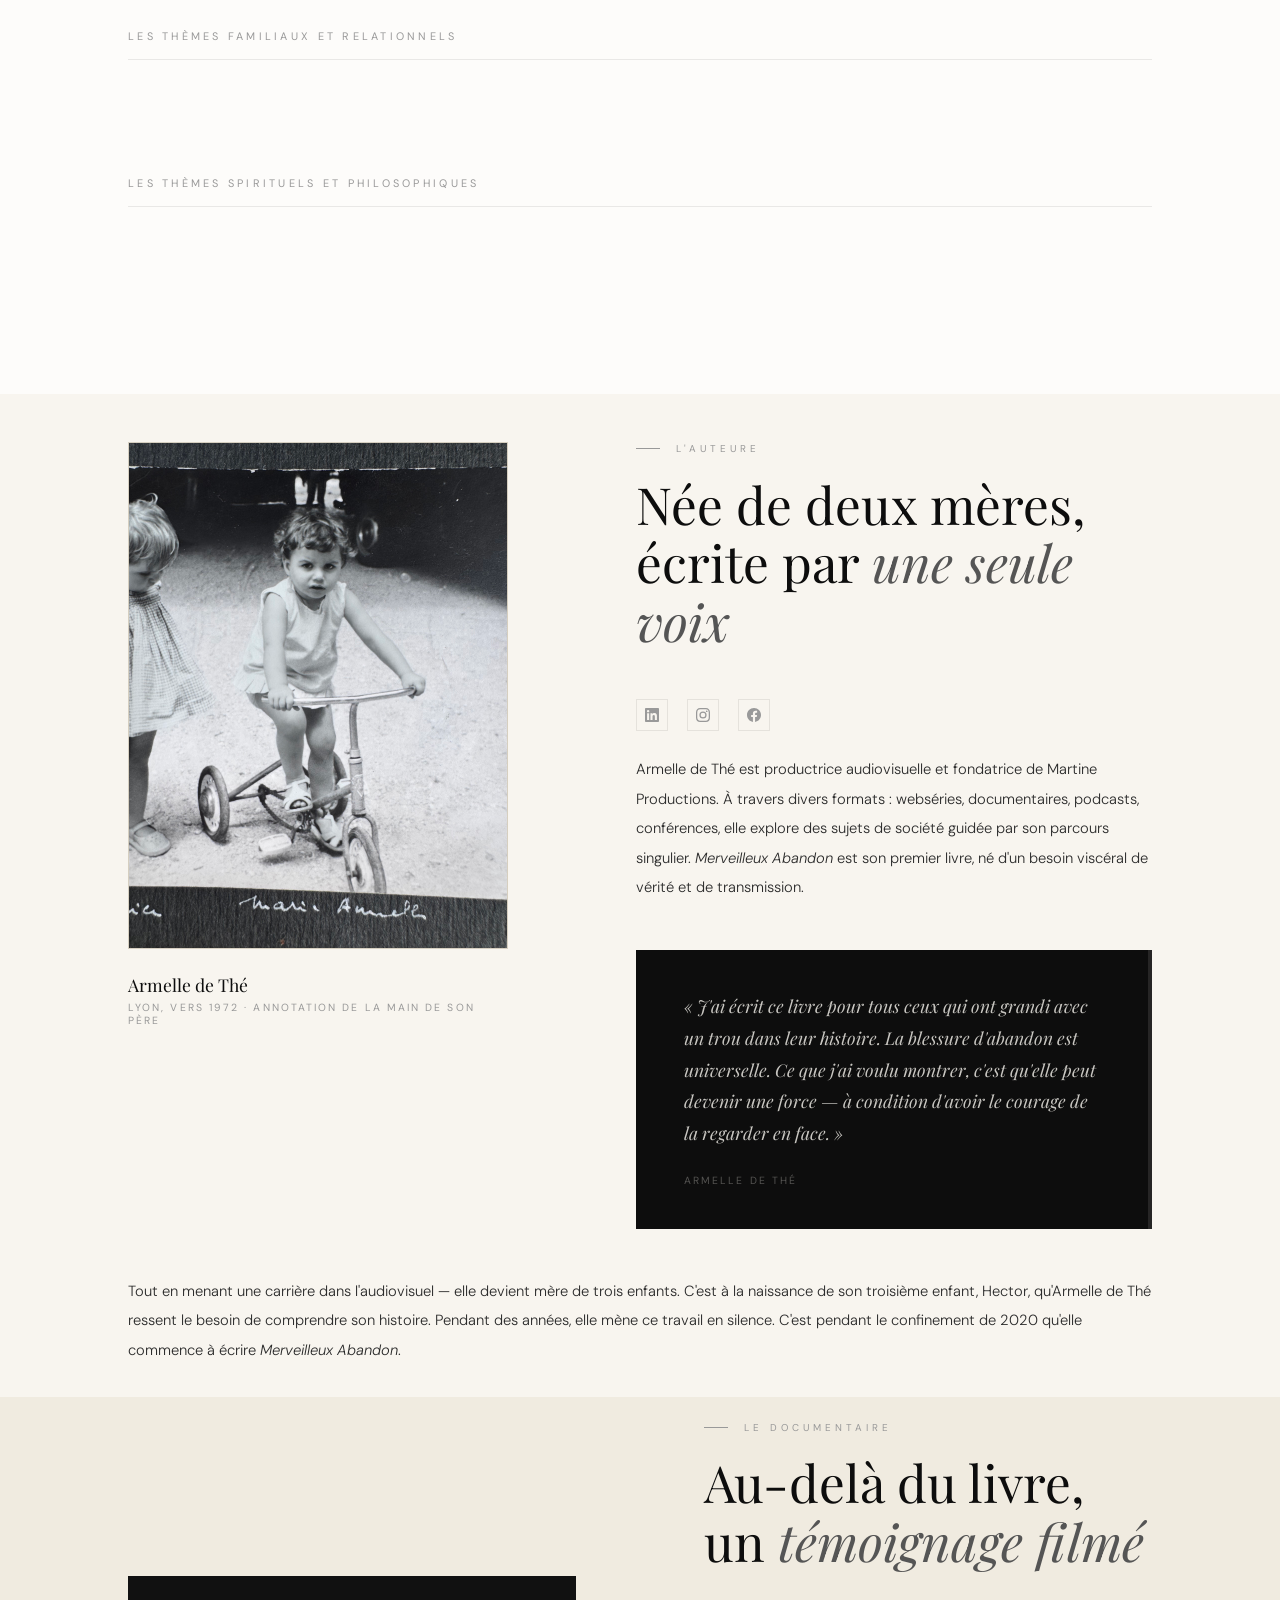
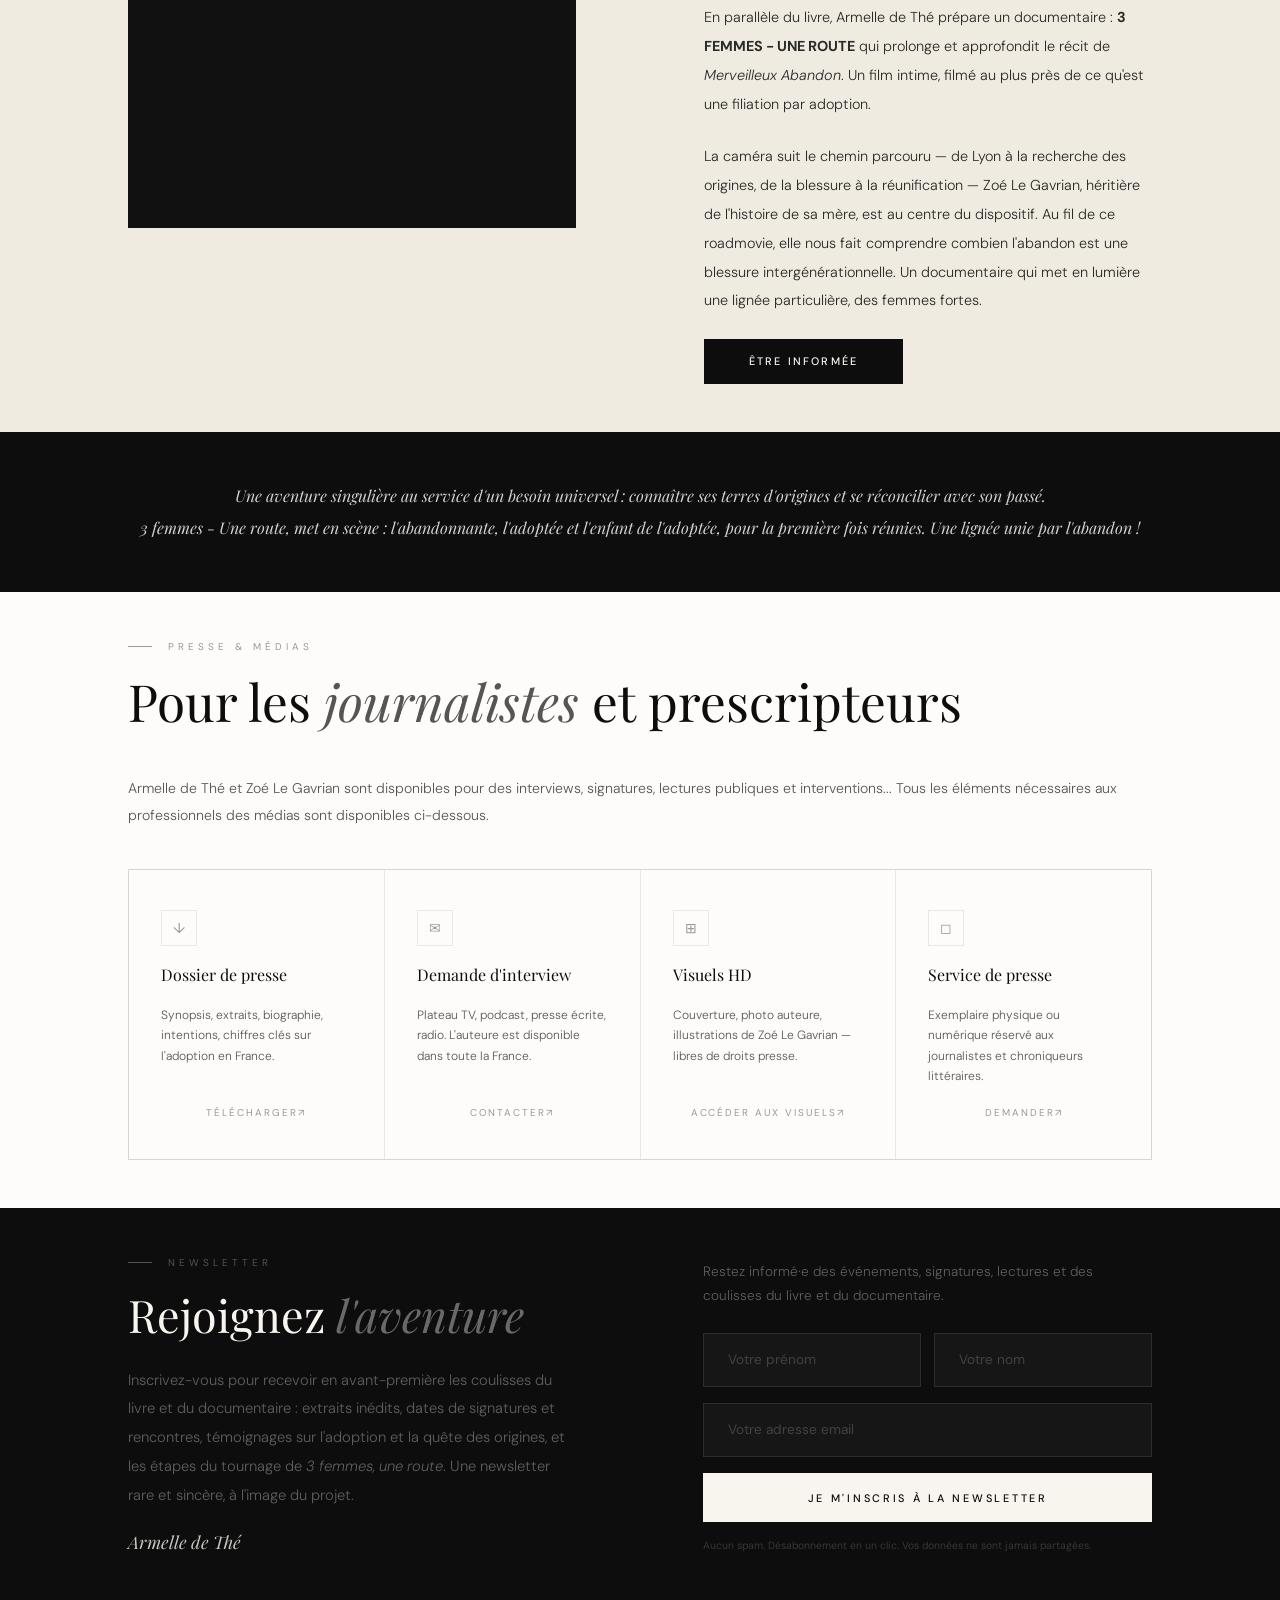
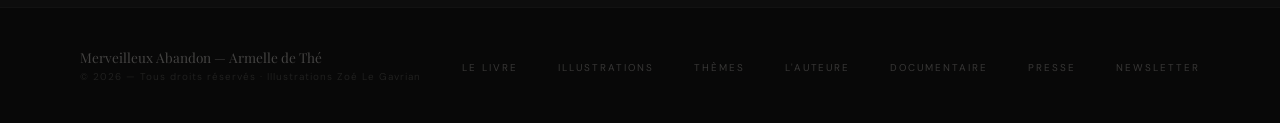
==== commit 5902154b: "Add files via upload" ====
--- a/index.html
+++ b/index.html
@@ -1382,19 +1382,35 @@
       gap: 1rem !important;
       text-align: center;
     }
+    /* Photo accueil plus grosse que Zoé (200px vs 180px) */
     section[style*="margin-top:90px"] > div > div:first-child {
-      width: 160px !important;
-      height: 160px !important;
+      width: 200px !important;
+      height: 200px !important;
       margin: 0 auto !important;
       margin-top: 0 !important;
       margin-bottom: 0 !important;
+    }
+
+    /* Tous les boutons/liens unifiés style M'écrire + alignés à droite */
+    .btn-ligne, .btn-blanc {
+      padding: 0.35rem 1.5rem !important;
+      font-size: 0.68rem !important;
+      font-weight: 500 !important;
+      letter-spacing: 0.25em !important;
+      border: 1.5px solid var(--noir) !important;
+      background: transparent !important;
+      color: var(--noir) !important;
+    }
+    .hero-actions {
+      flex-direction: column !important;
+      gap: 0.8rem;
+      align-items: flex-end !important;
     }
 
     /* Hero compact */
     .hero-gauche { padding: 2rem 1.5rem !important; }
     .hero-titre { font-size: 2.4rem !important; }
     .hero-titre-italic { font-size: 2.4rem !important; }
-    .hero-actions { flex-direction: column !important; gap: 0.8rem; align-items: flex-end !important; }
 
     /* Titres sections = même taille que hero */
     .s-titre { font-size: 2.4rem !important; }
@@ -1414,7 +1430,7 @@
     /* Illustrations grille pleine largeur */
     .illu-grille { max-width: 100% !important; }
 
-    /* Photo Zoé en rond sur mobile */
+    /* Photo Zoé en rond sur mobile (180px) */
     .illu-entete > div:last-child {
       width: 180px !important;
       height: 180px !important;
@@ -1426,7 +1442,7 @@
       aspect-ratio: auto !important;
     }
 
-    /* Auteure : texte avant photo */
+    /* Auteure : texte avant photo + photo centrée */
     #auteure {
       display: flex !important;
       flex-direction: column !important;
@@ -1434,9 +1450,16 @@
       gap: 2rem !important;
     }
     #auteure > .bio-contenu { order: 1; }
-    #auteure > .auteure-sticky { order: 2; position: static !important; }
-
-    /* Documentaire : texte avant vidéo */
+    #auteure > .auteure-sticky {
+      order: 2;
+      position: static !important;
+      display: flex !important;
+      flex-direction: column !important;
+      align-items: center !important;
+      text-align: center !important;
+    }
+
+    /* Documentaire : texte avant vidéo + bouton à droite */
     #documentaire {
       display: flex !important;
       flex-direction: column !important;
@@ -2125,6 +2148,12 @@
     });
   });
 
+  // Force first theme card open on mobile
+  if (window.innerWidth <= 768) {
+    var firstTheme = document.querySelector('.theme-carte');
+    if (firstTheme) firstTheme.classList.add('active');
+  }
+
   // Hamburger menu
   function toggleMenu() {
     document.getElementById('nav-links').classList.toggle('open');
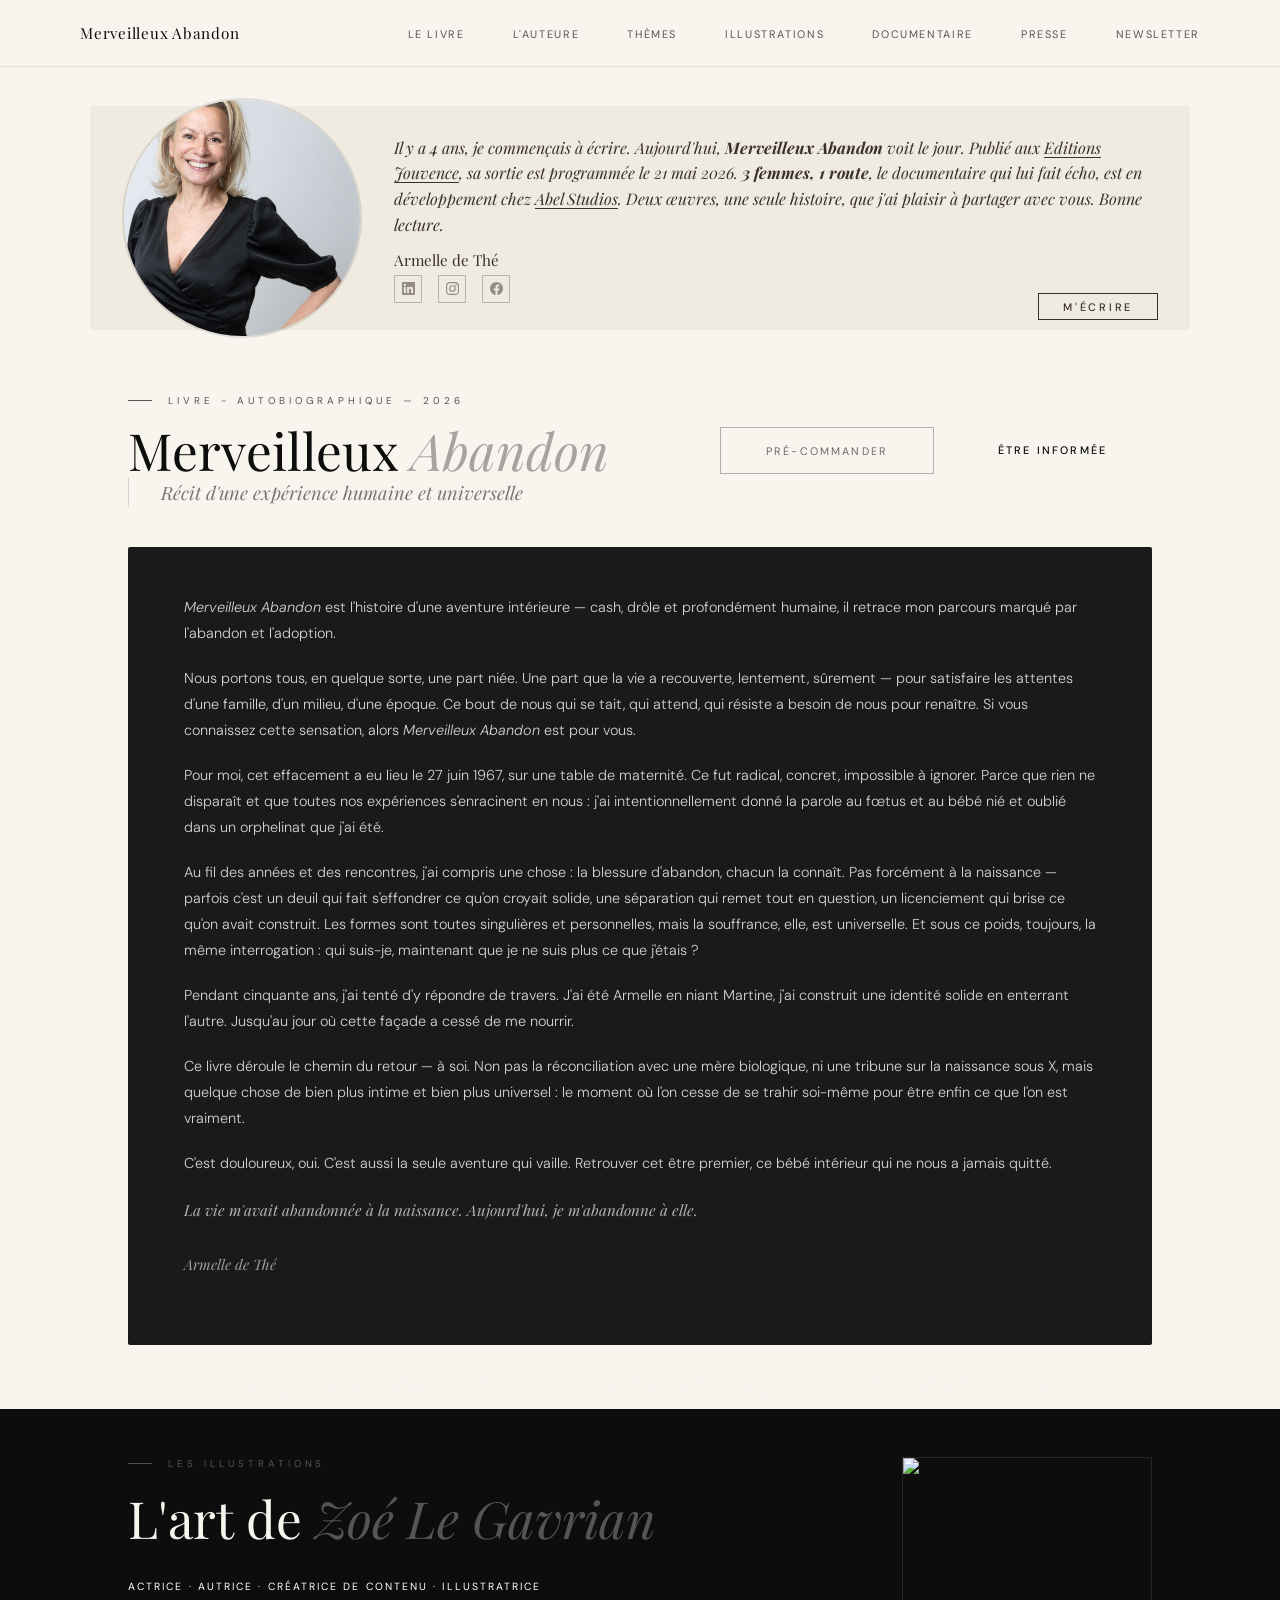
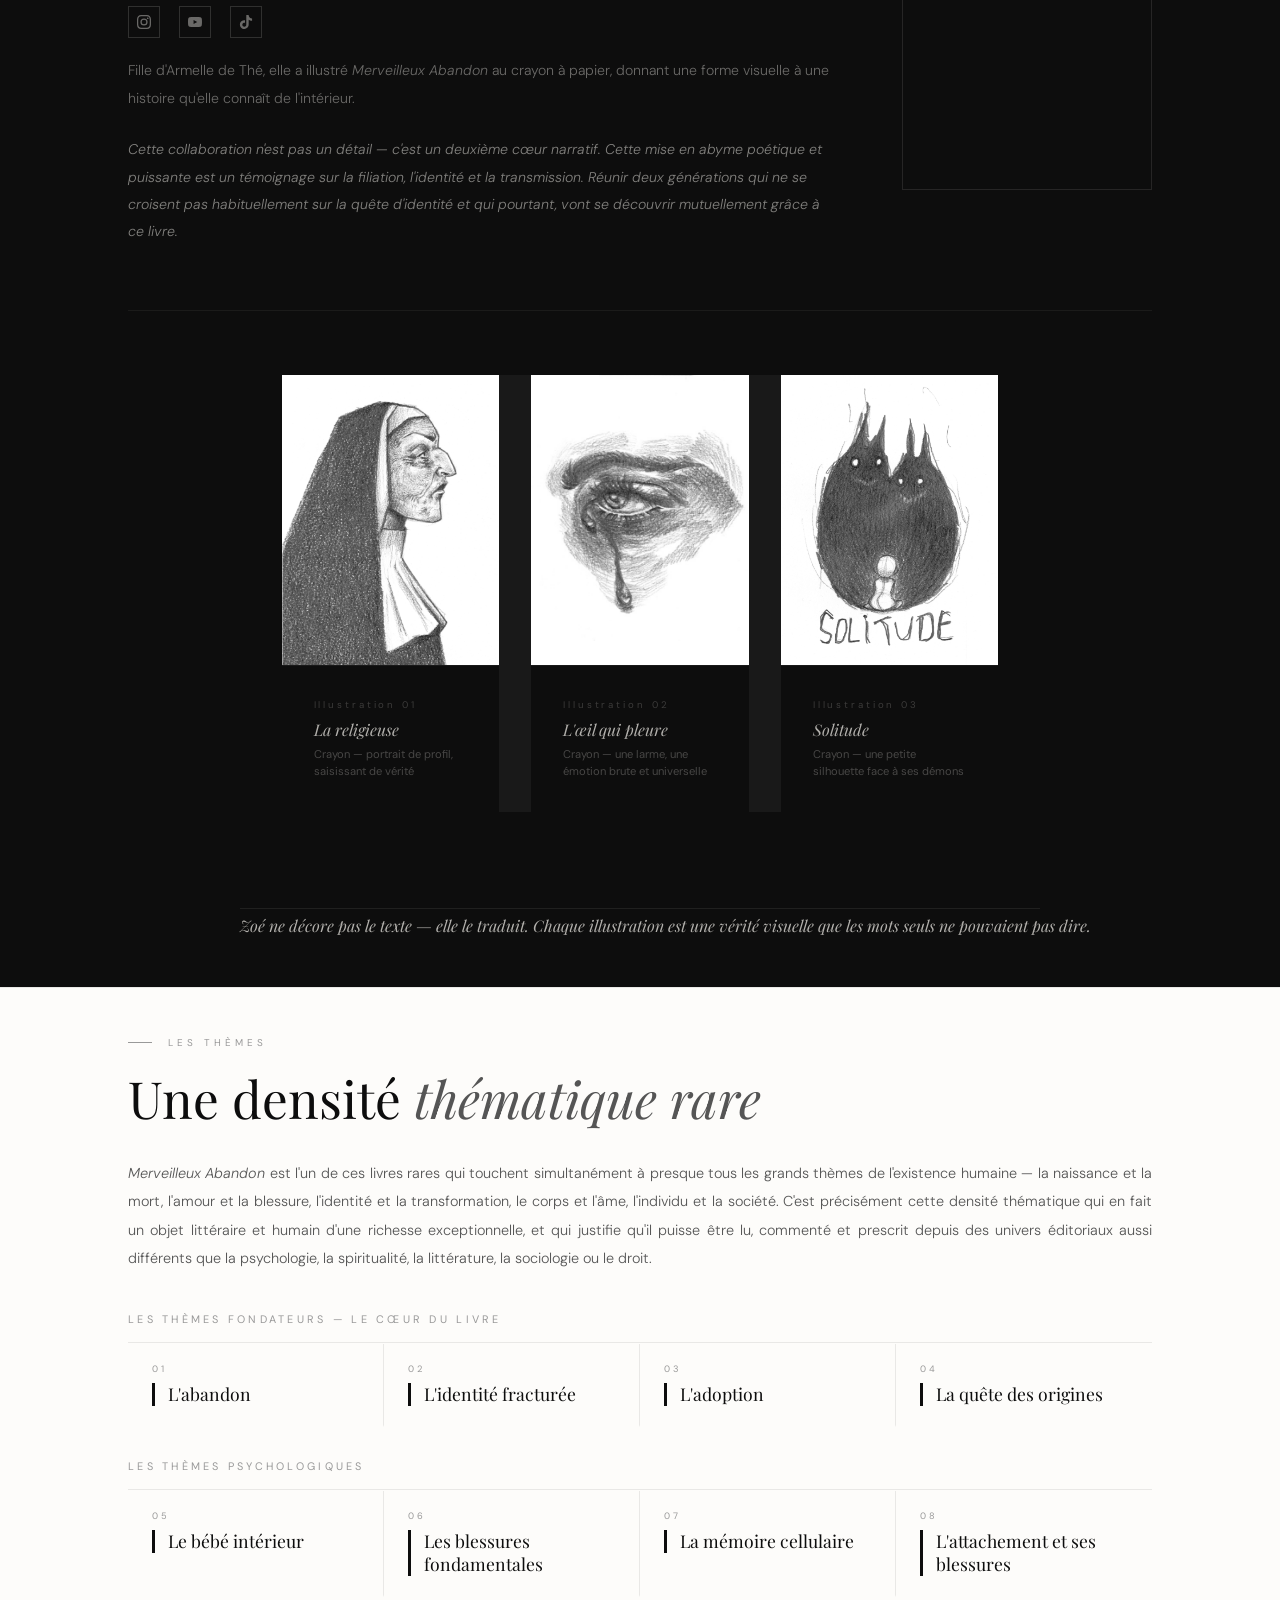
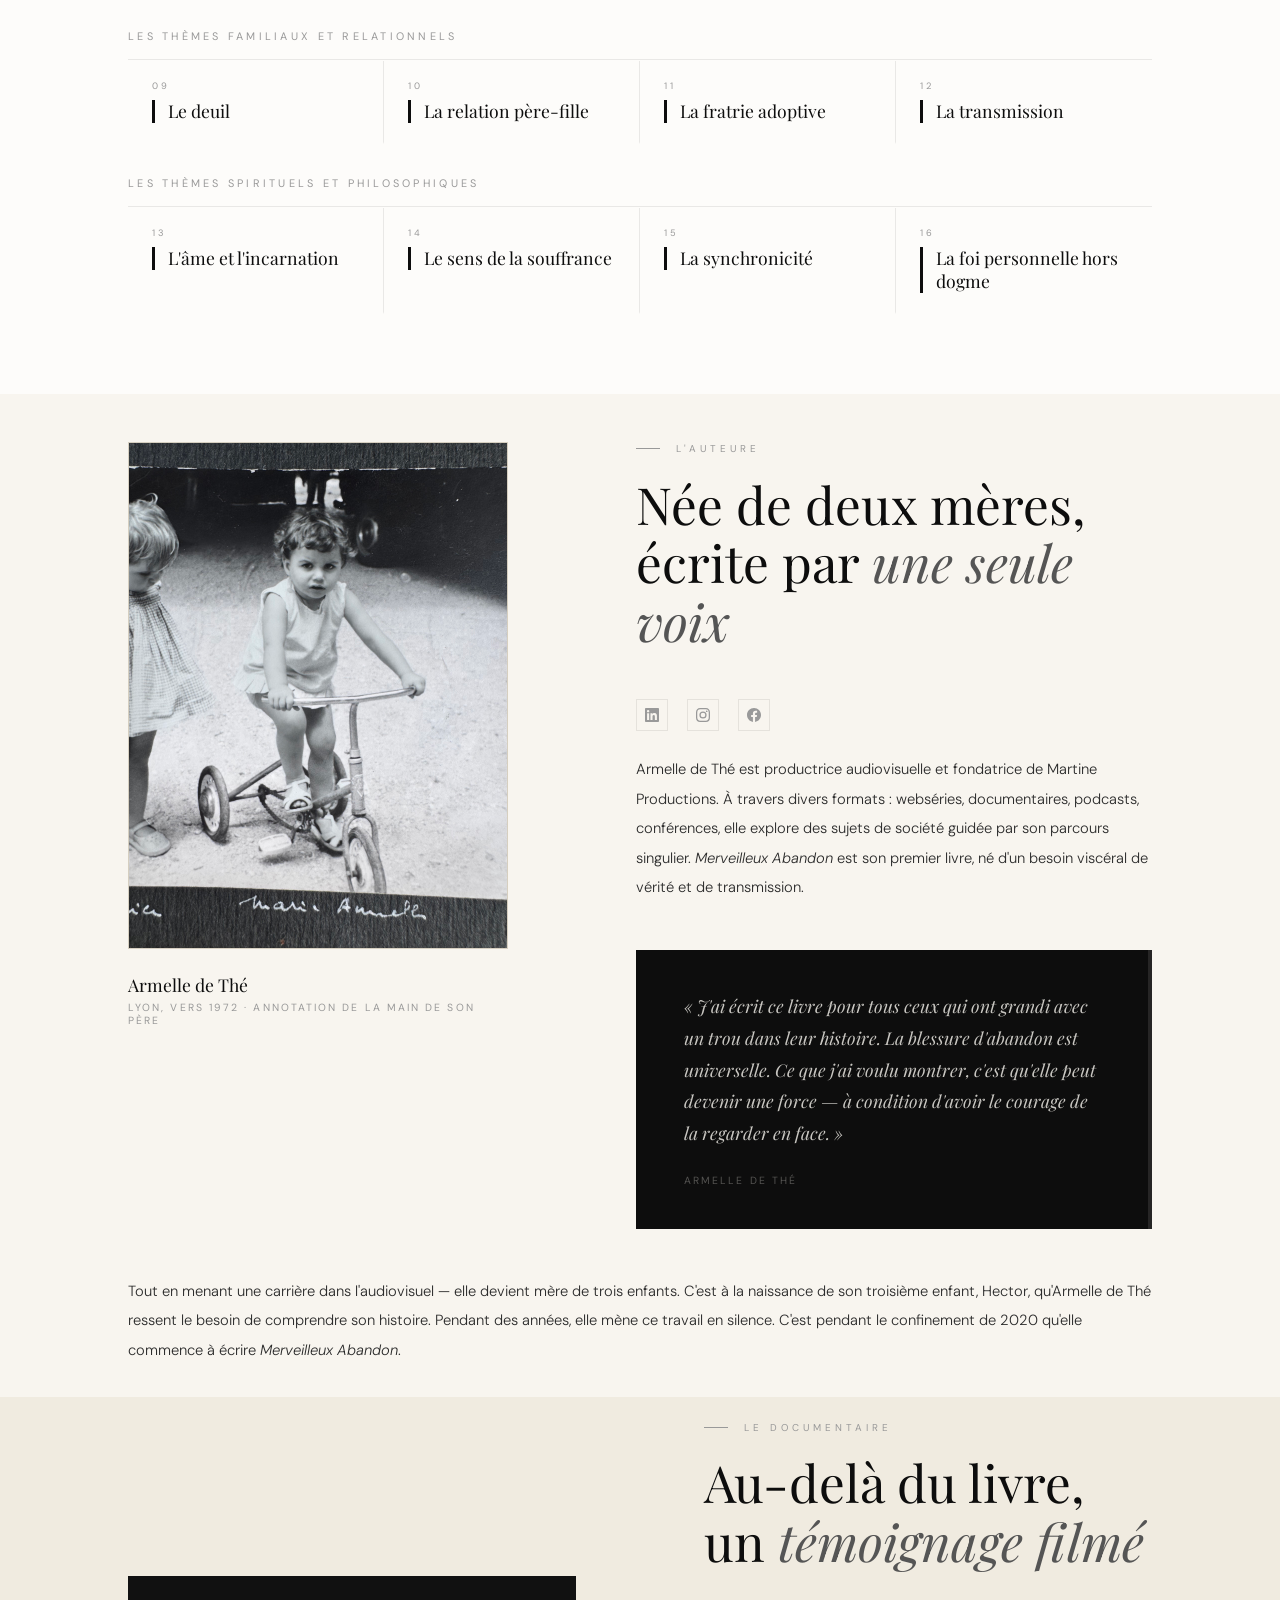
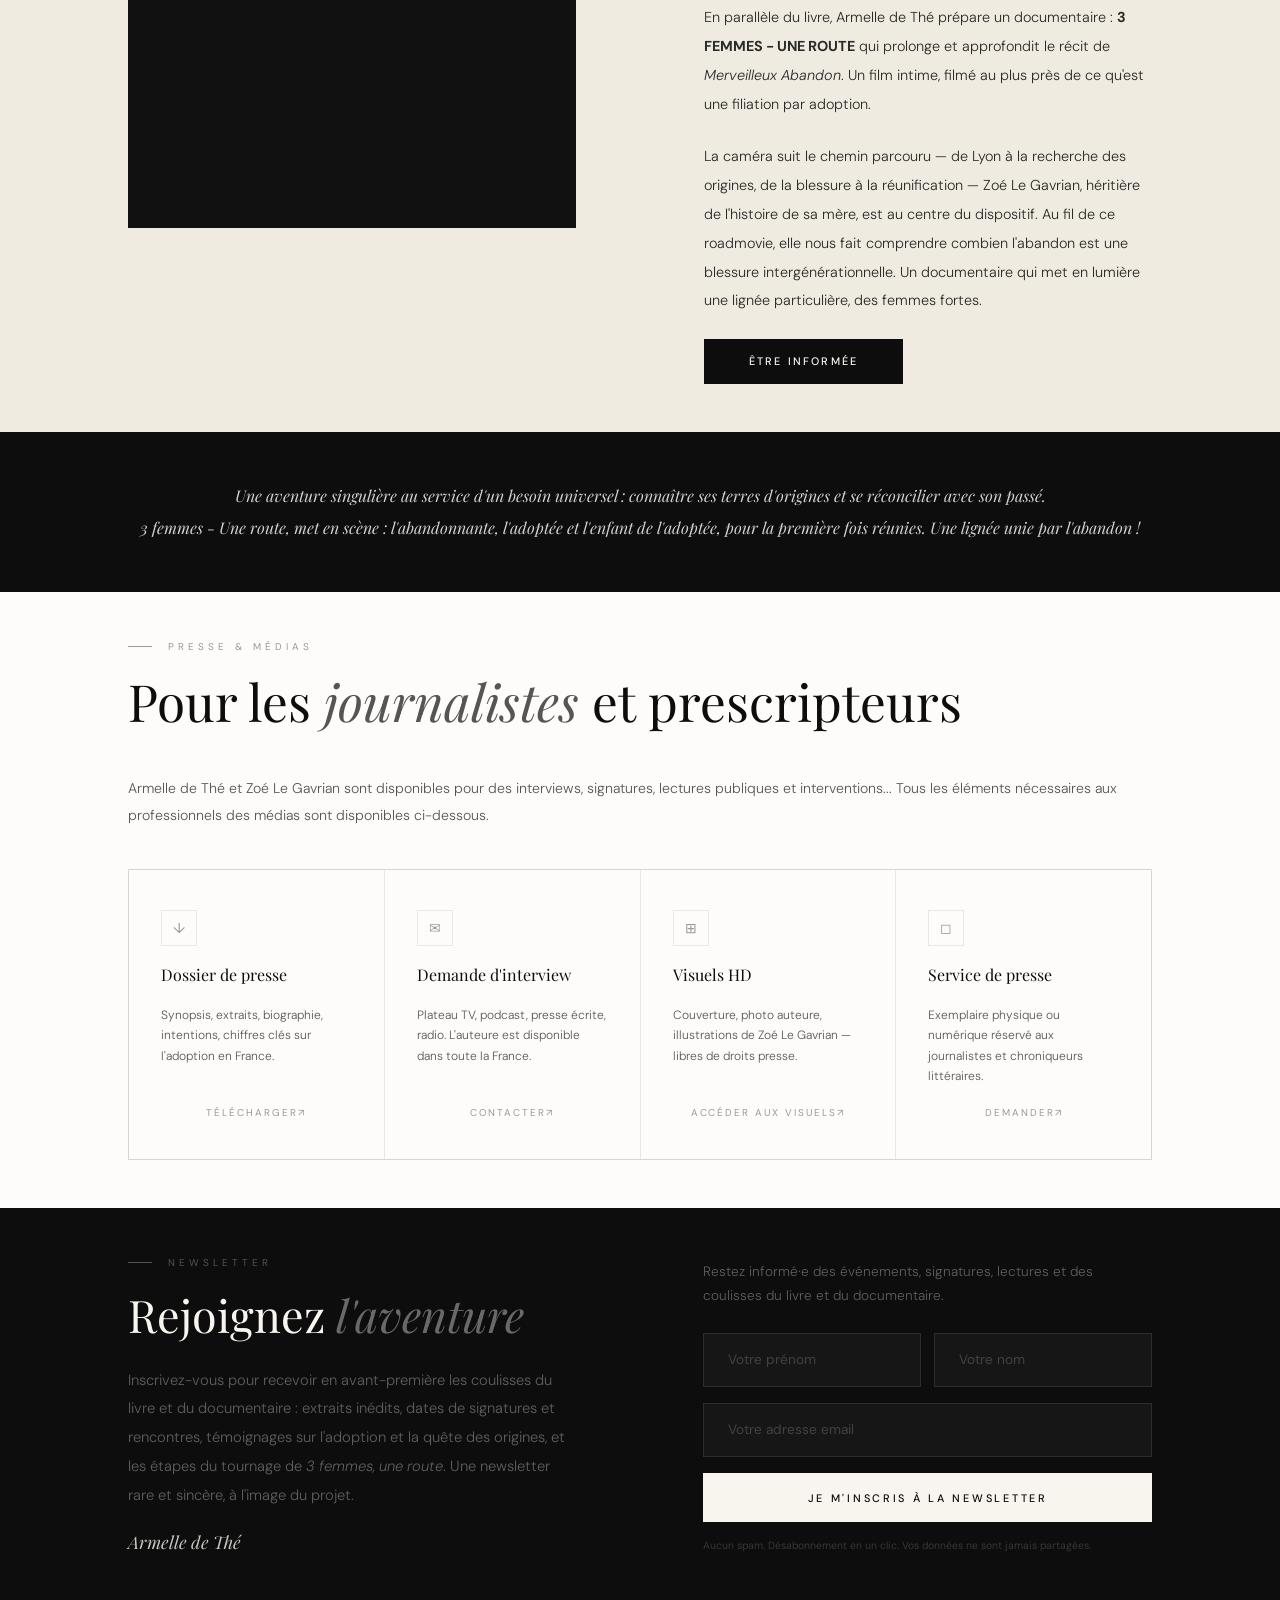
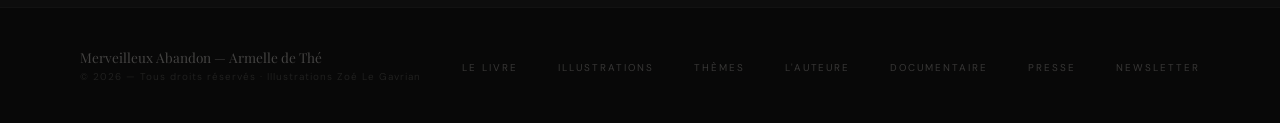
==== commit c9224cf8: "Add files via upload" ====
--- a/index.html
+++ b/index.html
@@ -1596,7 +1596,7 @@
         </a>
       </div>
       <div style="display:flex;justify-content:flex-end;margin-top:-0.6rem;">
-        <a href="/cdn-cgi/l/email-protection#cfaebda2aaa3a3aa8fa2aebdbba6a1aabfbda0abbaacbba6a0a1bce1a9bd" style="display:inline-block;padding:0.35rem 1.5rem;border:1.5px solid #3a3028;color:#3a3028;font-family:'DM Sans',sans-serif;font-size:0.68rem;font-weight:500;letter-spacing:0.25em;text-transform:uppercase;text-decoration:none;transition:all 0.3s;" onmouseover="this.style.background='#3a3028';this.style.color='#F0EBE0'" onmouseout="this.style.background='transparent';this.style.color='#3a3028'">
+        <a href="mailto:armelle@martineproductions.fr" style="display:inline-block;padding:0.35rem 1.5rem;border:1.5px solid #3a3028;color:#3a3028;font-family:'DM Sans',sans-serif;font-size:0.68rem;font-weight:500;letter-spacing:0.25em;text-transform:uppercase;text-decoration:none;transition:all 0.3s;" onmouseover="this.style.background='#3a3028';this.style.color='#F0EBE0'" onmouseout="this.style.background='transparent';this.style.color='#3a3028'">
           M'écrire
         </a>
       </div>
@@ -1994,7 +1994,7 @@
       <div class="presse-icone">✉</div>
       <div class="presse-titre-c">Demande d'interview</div>
       <p class="presse-desc-c">Plateau TV, podcast, presse écrite, radio. L'auteure est disponible dans toute la France.</p>
-      <a href="/cdn-cgi/l/email-protection#f1929e9f85909285b19c94838794989d9d9484899093909f959e9fdf9783" class="presse-action" style="text-decoration:none;display:inline-block;text-align:center;">Contacter</a>
+      <a href="mailto:contact@merveilleuxabandon.fr" class="presse-action" style="text-decoration:none;display:inline-block;text-align:center;">Contacter</a>
     </div>
     <div class="presse-carte" onclick="window.location.href='visuels.html'">
       <div class="presse-icone">⊞</div>
@@ -2006,7 +2006,7 @@
       <div class="presse-icone">◻</div>
       <div class="presse-titre-c">Service de presse</div>
       <p class="presse-desc-c">Exemplaire physique ou numérique réservé aux journalistes et chroniqueurs littéraires.</p>
-      <a href="/cdn-cgi/l/email-protection#53207d343226273b3a36211336373a273a3c3d207e393c2625363d30367d303b" class="presse-action" style="text-decoration:none;display:inline-block;text-align:center;">Demander</a>
+      <a href="mailto:s.gauthier@editions-jouvence.ch" class="presse-action" style="text-decoration:none;display:inline-block;text-align:center;">Demander</a>
     </div>
   </div>
 </section>
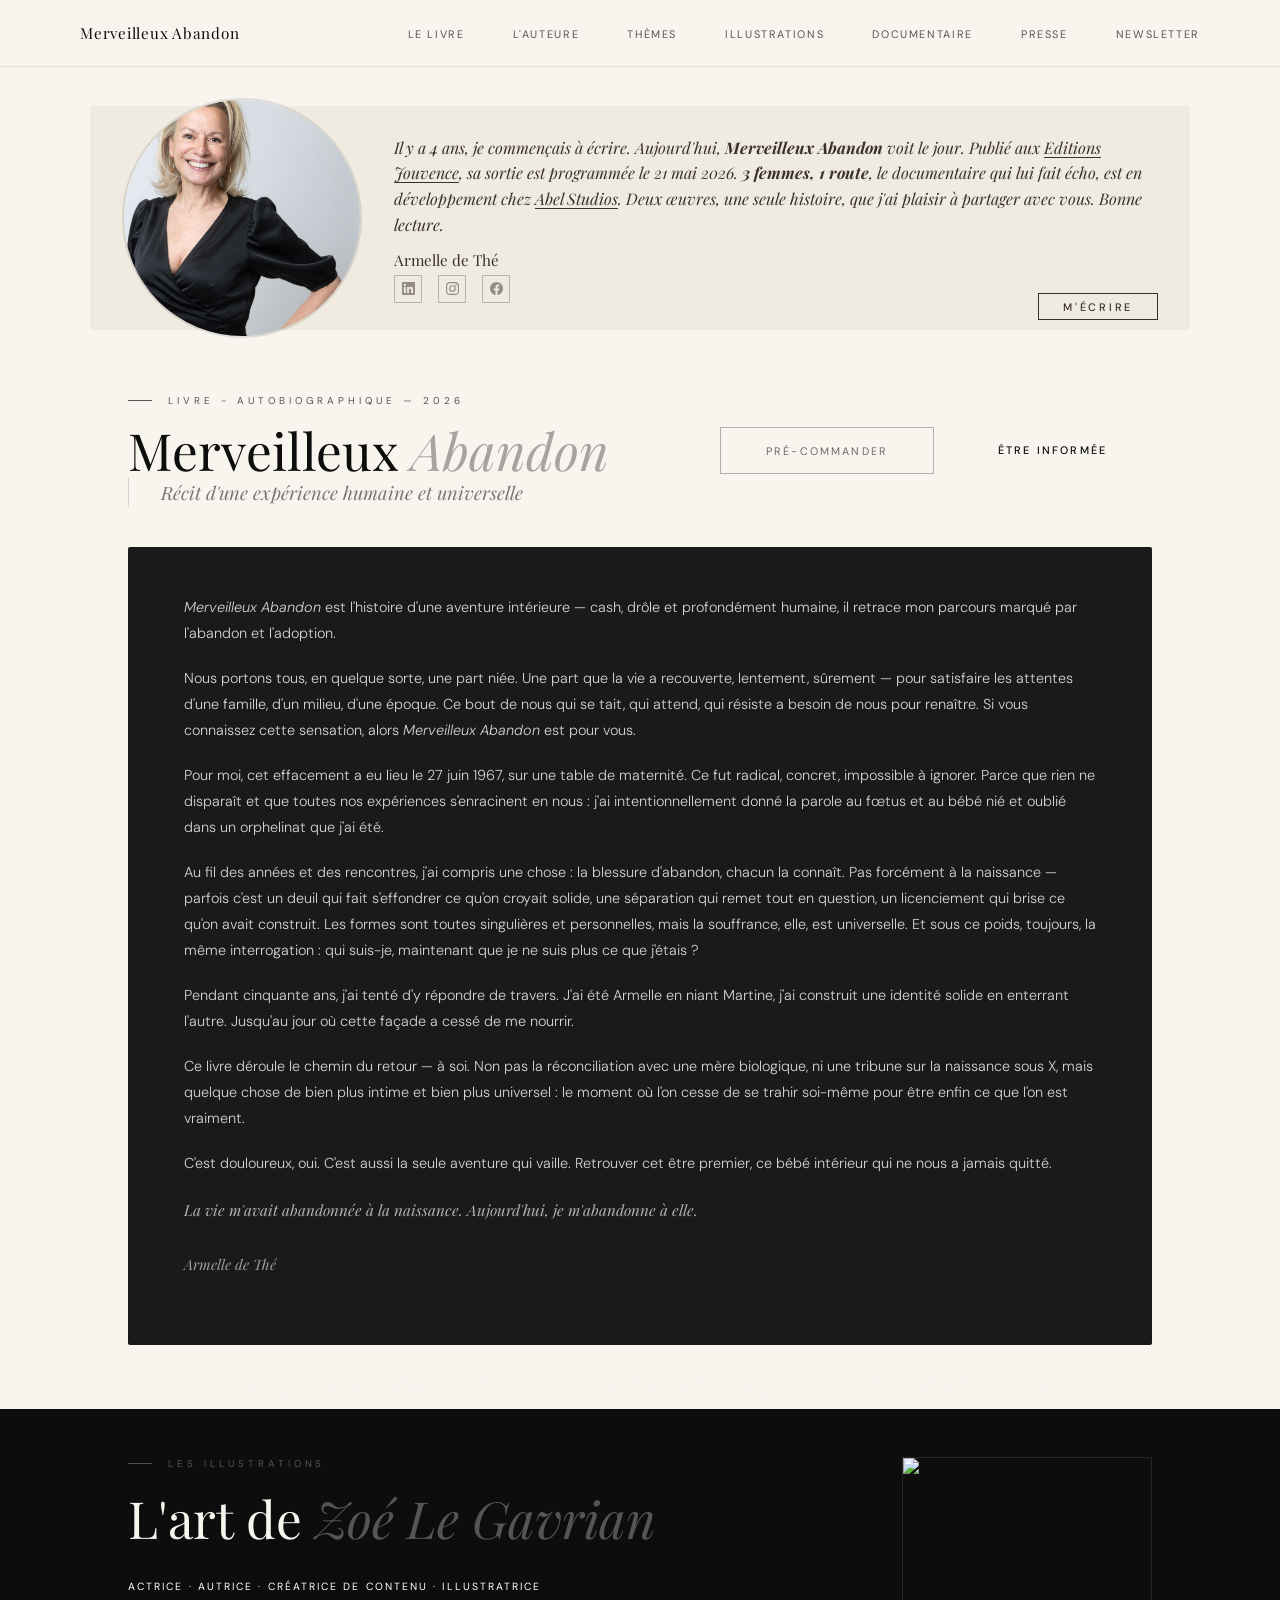
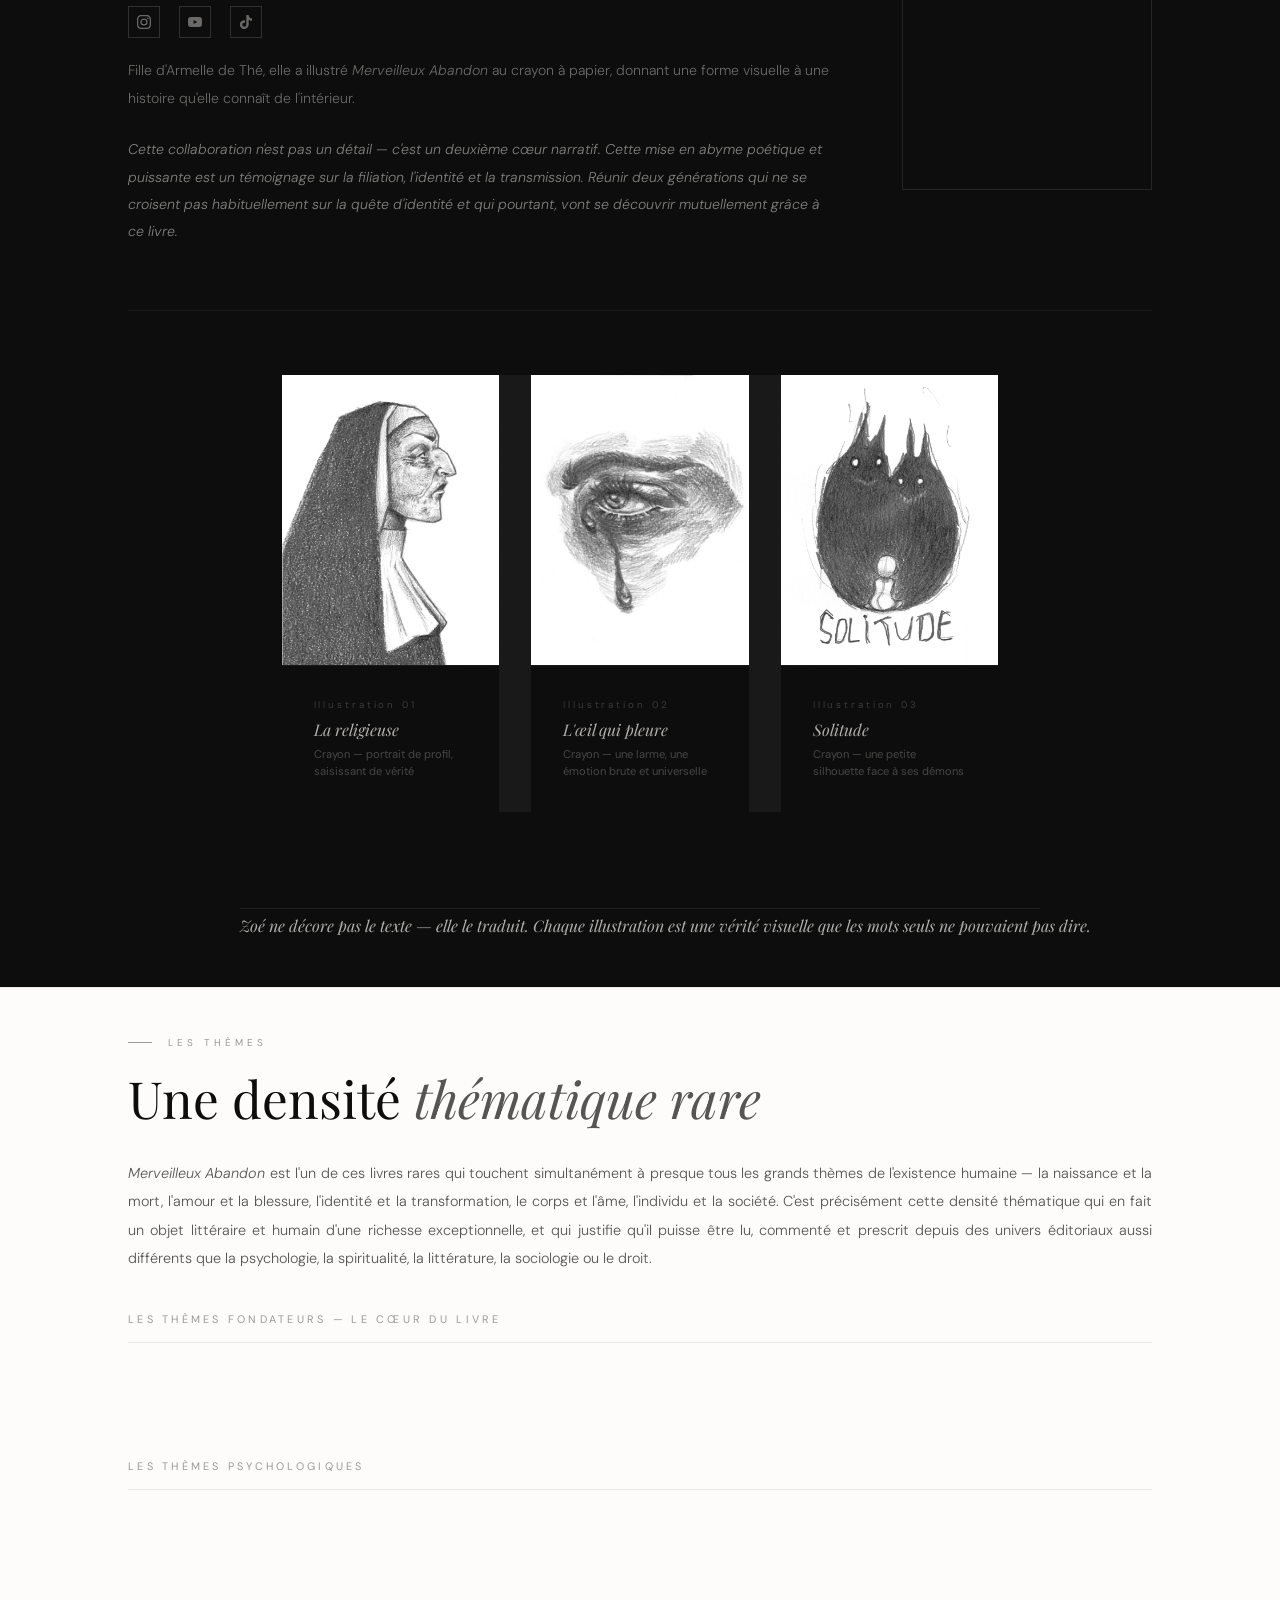
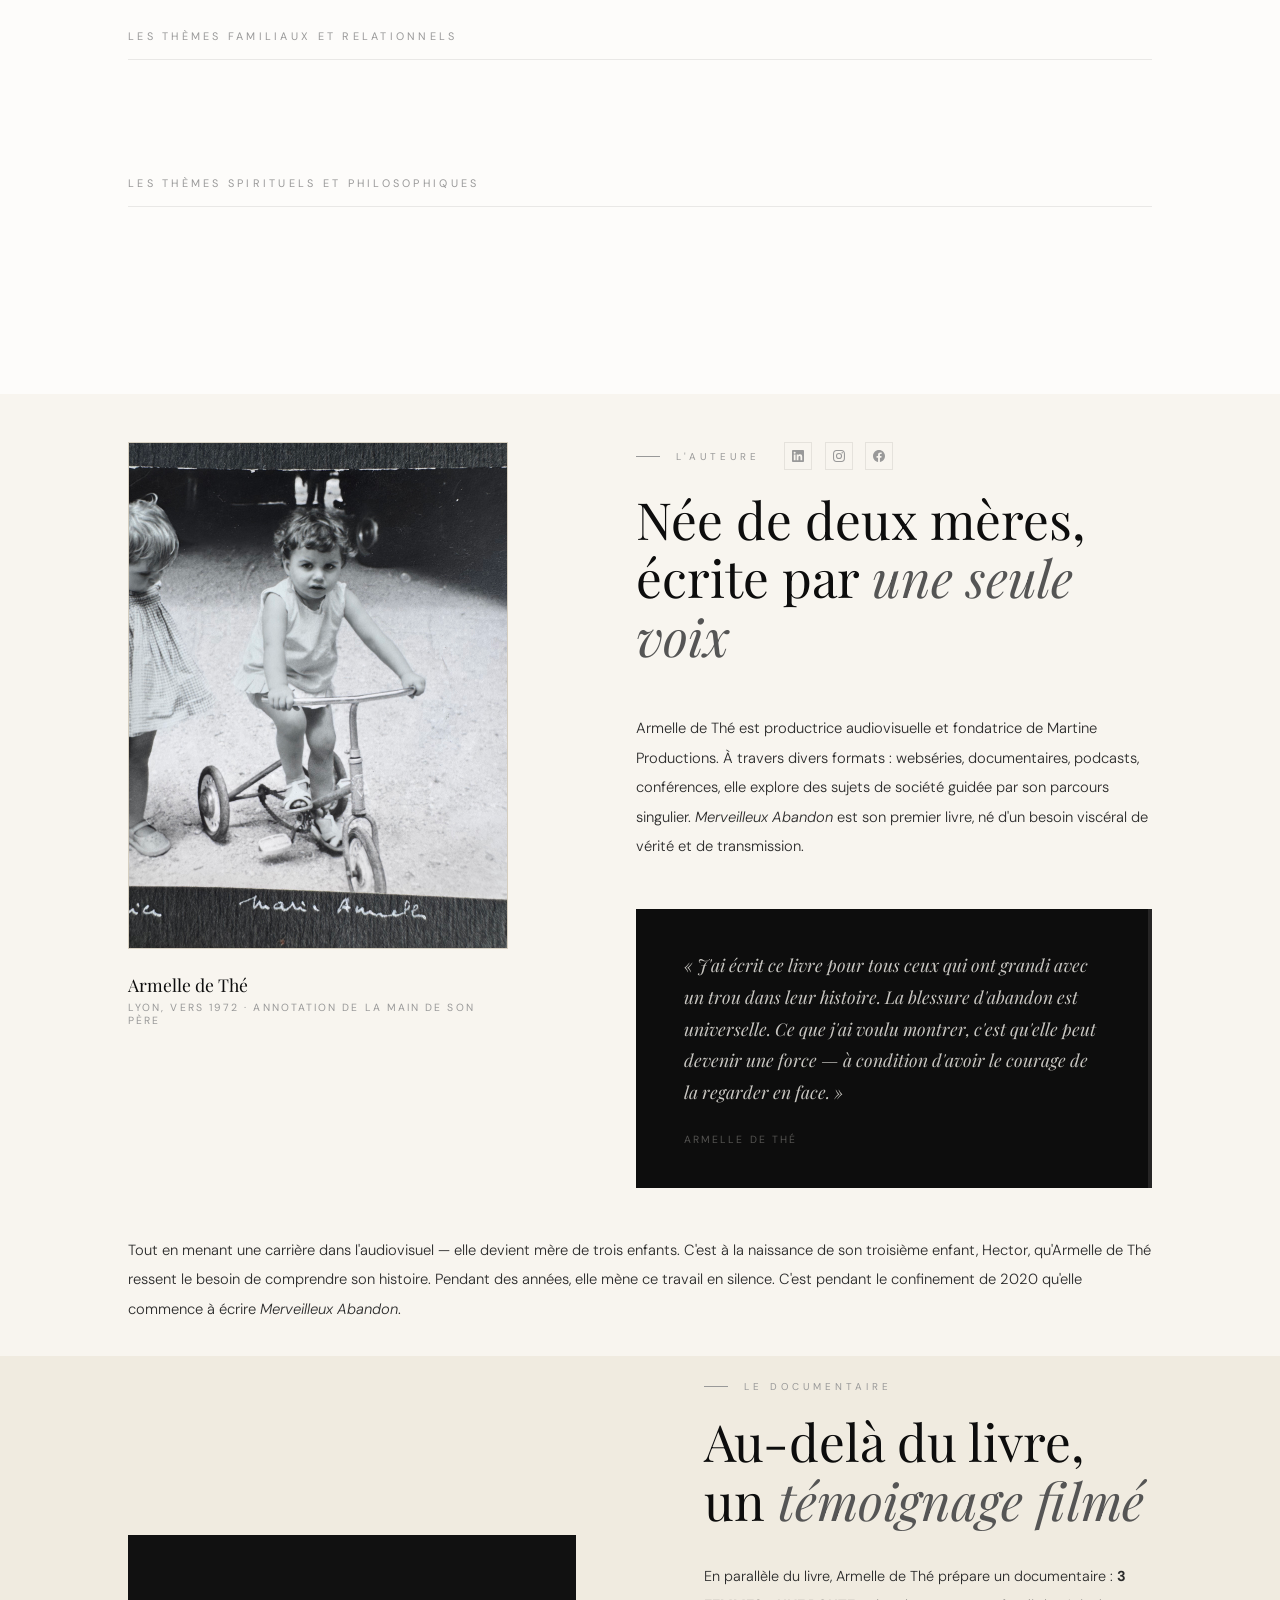
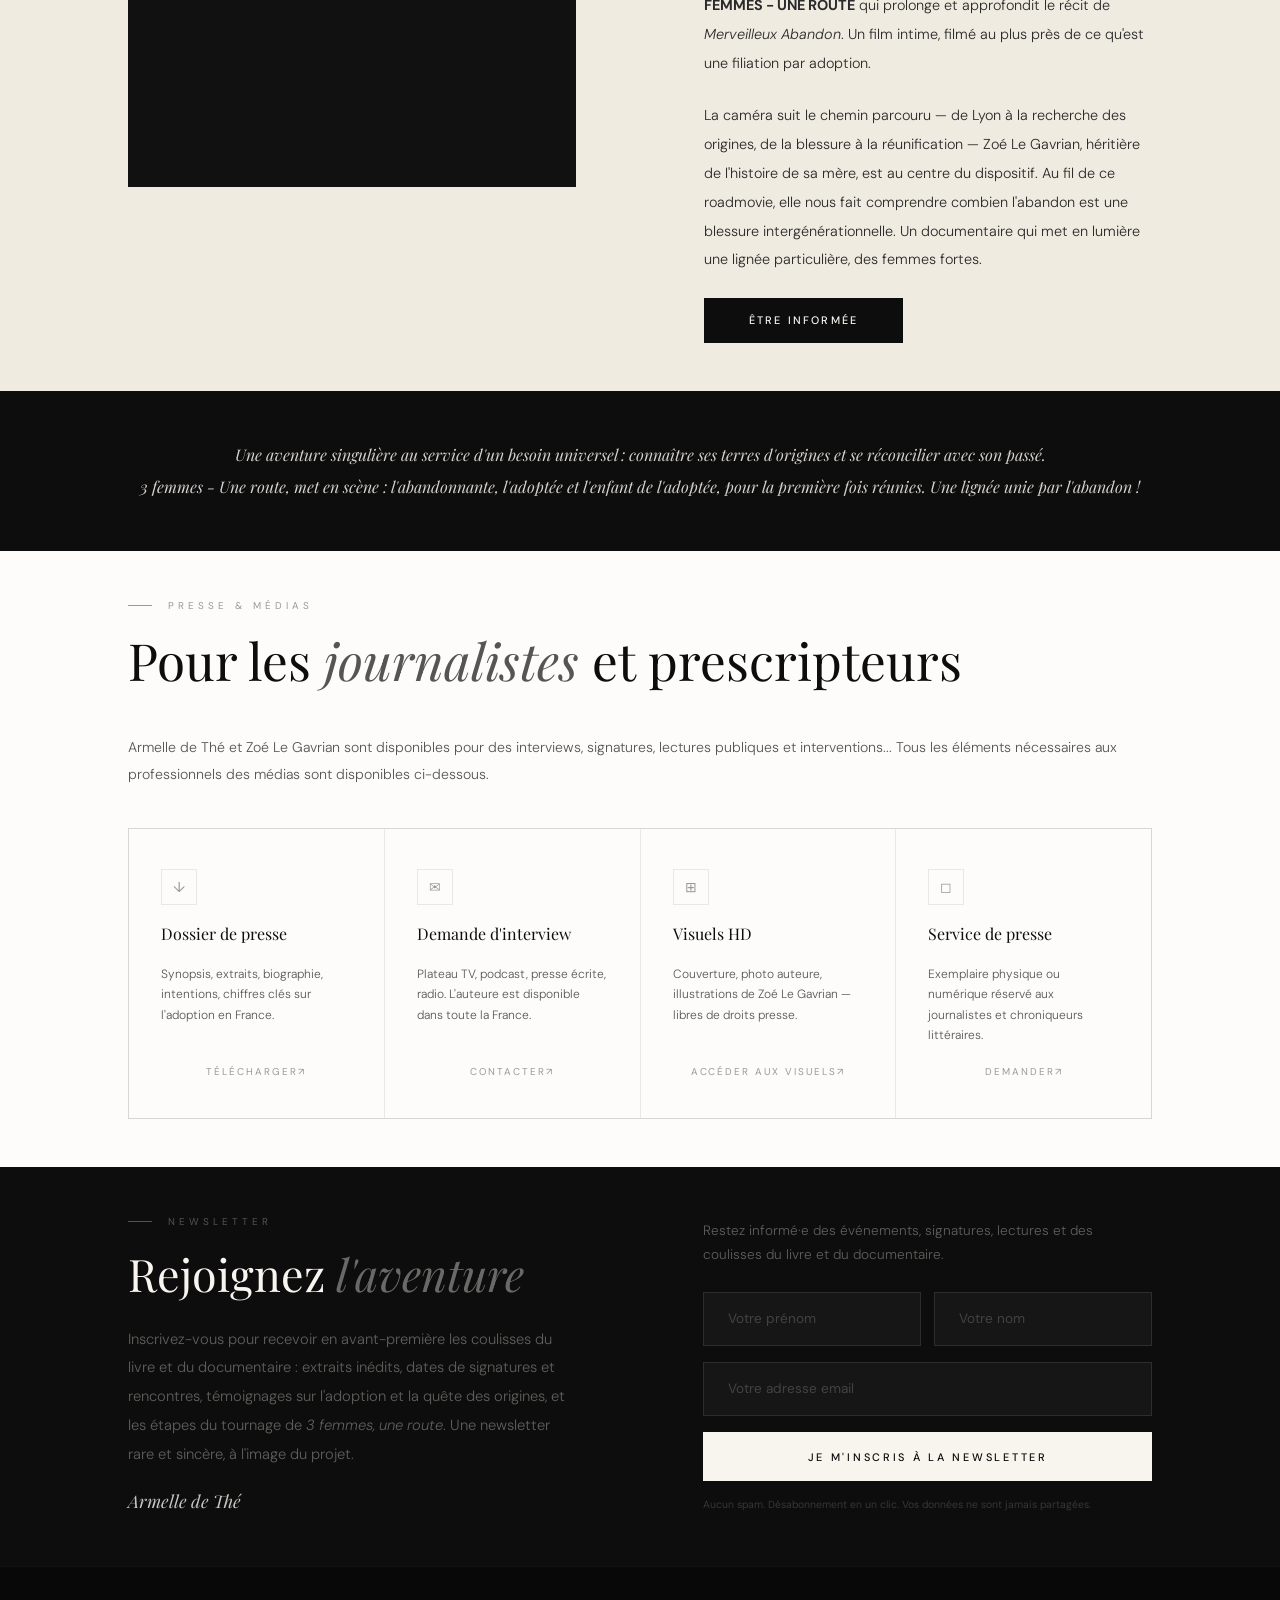
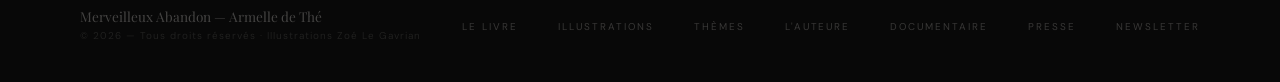
==== commit 2fa1eef4: "Add files via upload" ====
--- a/index.html
+++ b/index.html
@@ -1372,23 +1372,37 @@
   ═══════════════════ */
   @media (max-width: 768px) {
     /* Bandeau accueil en colonne */
+    nav { padding: 0.6rem 1.5rem !important; }
     section[style*="margin-top:90px"] {
-      padding: 0.5rem 1.5rem !important;
-      margin-top: 56px !important;
+      padding: 0.1rem 1.5rem !important;
+      margin-top: 20px !important;
     }
     section[style*="margin-top:90px"] > div {
       flex-direction: column !important;
-      padding: 1.5rem !important;
-      gap: 1rem !important;
+      padding: 1rem !important;
+      gap: 0.5rem !important;
       text-align: center;
     }
-    /* Photo accueil plus grosse que Zoé (200px vs 180px) */
+    /* Photo accueil plus grosse que Zoé (300px vs 180px) */
     section[style*="margin-top:90px"] > div > div:first-child {
-      width: 200px !important;
-      height: 200px !important;
+      width: 300px !important;
+      height: 300px !important;
       margin: 0 auto !important;
       margin-top: 0 !important;
       margin-bottom: 0 !important;
+    }
+    /* Centrer icônes réseaux sous la photo, avant le texte */
+    section[style*="margin-top:90px"] > div > div:last-child {
+      display: flex !important;
+      flex-direction: column !important;
+    }
+    section[style*="margin-top:90px"] > div > div:last-child > div[style*="gap:1rem"] {
+      justify-content: center !important;
+      order: -2 !important;
+      margin-bottom: 0.9rem !important;
+    }
+    section[style*="margin-top:90px"] > div > div:last-child > p:first-of-type {
+      order: -1 !important;
     }
 
     /* Tous les boutons/liens unifiés style M'écrire + alignés à droite */
@@ -1406,31 +1420,111 @@
       gap: 0.8rem;
       align-items: flex-end !important;
     }
+    /* M'écrire et tous les conteneurs de boutons alignés à droite */
+    div[style*="justify-content:flex-end"] {
+      justify-content: flex-end !important;
+    }
+    .doc-texte .btn-blanc {
+      float: right !important;
+    }
 
     /* Hero compact */
-    .hero-gauche { padding: 2rem 1.5rem !important; }
-    .hero-titre { font-size: 2.4rem !important; }
-    .hero-titre-italic { font-size: 2.4rem !important; }
-
-    /* Titres sections = même taille que hero */
-    .s-titre { font-size: 2.4rem !important; }
-
-    /* Pitch bande wrap */
-    .pitch-bande { padding: 1.5rem !important; }
-    .pitch-texte { white-space: normal !important; font-size: 0.85rem !important; }
-
-    /* Thèmes compacts */
+    .hero-gauche { padding: 1rem 1.5rem !important; }
+    .hero-gauche > div { text-align: center !important; }
+    .hero-titre { font-size: 2.4rem !important; text-align: center !important; }
+    .hero-titre-italic { font-size: 2.4rem !important; text-align: center !important; }
+    .hero-sous-titre { text-align: center !important; margin-bottom: 1rem !important; }
+    .s-label { justify-content: flex-start !important; }
+    #hero { padding-bottom: 0 !important; }
+    .hero-gauche > div[style*="margin-bottom:2.5rem"] { margin-bottom: 0.5rem !important; }
+    div[style*="background:var(--noir-doux)"] { margin-top: 0 !important; }
+
+    /* Titres sections = même taille que hero + alignés à gauche */
+    .s-titre { font-size: 2.4rem !important; text-align: left !important; }
+
+    /* Pitch bande — masquer sur mobile pour supprimer l'espace blanc */
+    .pitch-bande { display: none !important; }
+
+    /* Synopsis cartouche noire — réduire padding */
+    div[style*="background:var(--noir-doux)"] {
+      padding: 1rem !important;
+    }
+
+    /* Citation Zoé — permettre retour à la ligne sur mobile */
+    #illustrations > div:last-of-type p {
+      white-space: normal !important;
+      font-size: 0.85rem !important;
+    }
+
+    /* Thèmes — Accordéon + Carrousel hybride */
     .themes-entete { margin-bottom: 1.5rem !important; }
     .themes-intro { text-align: left !important; }
-    .theme-carte { padding: 0.8rem 1rem !important; }
+    .themes-categorie { margin-bottom: 0 !important; overflow: visible !important; }
+    .themes-cat-titre {
+      padding: 1rem !important;
+      margin-bottom: 0 !important;
+      cursor: pointer;
+      position: relative;
+      background: var(--blanc);
+      border-bottom: 1px solid var(--ligne);
+    }
+    .themes-cat-titre::after {
+      content: '+' !important;
+      position: absolute;
+      right: 1rem;
+      top: 50%;
+      transform: translateY(-50%);
+      font-size: 1.2rem;
+      color: var(--gris-clair);
+    }
+    .themes-categorie.cat-open .themes-cat-titre::after {
+      content: '−' !important;
+    }
+    .themes-grille {
+      grid-template-columns: none !important;
+      display: flex !important;
+      overflow-x: auto !important;
+      scroll-snap-type: x mandatory !important;
+      -webkit-overflow-scrolling: touch !important;
+      gap: 0.8rem !important;
+      padding: 0.8rem 0 !important;
+      scrollbar-width: none !important;
+      max-height: 0 !important;
+      overflow: hidden !important;
+      transition: max-height 0.4s ease !important;
+    }
+    .themes-grille::-webkit-scrollbar { display: none !important; }
+    .themes-categorie.cat-open .themes-grille {
+      max-height: 500px !important;
+      overflow-x: auto !important;
+    }
+    .theme-carte {
+      min-width: 240px !important;
+      max-width: 240px !important;
+      flex-shrink: 0 !important;
+      scroll-snap-align: start !important;
+      padding: 1rem !important;
+      border: 1px solid var(--ligne) !important;
+      border-right: 1px solid var(--ligne) !important;
+    }
     .theme-num { margin-bottom: 0.3rem !important; }
-    .themes-categorie { margin-bottom: 1rem !important; }
-    .themes-cat-titre { padding-bottom: 0.5rem !important; }
-
-    /* Illustrations grille pleine largeur */
-    .illu-grille { max-width: 100% !important; }
-
-    /* Photo Zoé en rond sur mobile (180px) */
+    .theme-desc-c {
+      max-height: none !important;
+      overflow: visible !important;
+      opacity: 1 !important;
+      margin-top: 0.5rem !important;
+      font-size: 0.68rem !important;
+    }
+    #themes { padding: 1.5rem 1.5rem 1rem 1.5rem !important; }
+
+    /* Illustrations grille 3 colonnes compactes */
+    .illu-grille { max-width: 100% !important; grid-template-columns: repeat(3, 1fr) !important; gap: 0.5rem !important; }
+    .illu-info { padding: 0.8rem !important; }
+    .illu-nom { font-size: 0.8rem !important; }
+    .illu-num { font-size: 0.5rem !important; }
+    .illu-tech { font-size: 0.55rem !important; }
+
+    /* Photo Zoé en rond sur mobile (180px) + espaces réduits */
     .illu-entete > div:last-child {
       width: 180px !important;
       height: 180px !important;
@@ -1441,13 +1535,21 @@
     .illu-entete > div:last-child img {
       aspect-ratio: auto !important;
     }
-
-    /* Auteure : texte avant photo + photo centrée */
+    .illu-entete {
+      margin-bottom: 1rem !important;
+      padding-bottom: 0.5rem !important;
+      gap: 0.5rem !important;
+    }
+    .illu-grille { margin-bottom: 0.5rem !important; }
+    #illustrations { padding: 1rem 1.5rem !important; }
+    #illustrations > div:last-of-type { padding-top: 0 !important; margin-bottom: 0 !important; }
+
+    /* Auteure : texte avant photo + photo centrée + compact */
     #auteure {
       display: flex !important;
       flex-direction: column !important;
-      padding: 2rem 1.5rem !important;
-      gap: 2rem !important;
+      padding: 1.5rem !important;
+      gap: 1rem !important;
     }
     #auteure > .bio-contenu { order: 1; }
     #auteure > .auteure-sticky {
@@ -1457,7 +1559,19 @@
       flex-direction: column !important;
       align-items: center !important;
       text-align: center !important;
-    }
+      width: 100% !important;
+    }
+    #auteure > .auteure-sticky .portrait-encadre {
+      max-width: 250px !important;
+      width: 250px !important;
+      margin-left: auto !important;
+      margin-right: auto !important;
+    }
+    .portrait-nom { text-align: center !important; margin-top: 0.3rem !important; }
+    .portrait-role { text-align: center !important; margin-bottom: 0.8rem !important; }
+    .bio-contenu .s-titre { margin-bottom: 1rem !important; }
+    .bio-p { margin-bottom: 0.8rem !important; }
+    .citation-encadree { margin: 1.5rem 0 !important; padding: 1.5rem !important; }
 
     /* Documentaire : texte avant vidéo + bouton à droite */
     #documentaire {
@@ -1480,11 +1594,26 @@
       margin-top: -1.5rem !important;
     }
 
-    /* Presse compact */
-    .presse-intro { gap: 0.5rem !important; margin-bottom: 1.5rem !important; }
-
-    /* Newsletter */
-    #newsletter { padding: 2rem 1.5rem !important; gap: 2rem !important; }
+    /* Espaces homogènes au-dessus de chaque section */
+    #illustrations { padding: 1.5rem 1.5rem 1rem 1.5rem !important; }
+    #themes { padding: 1.5rem 1.5rem 1rem 1.5rem !important; }
+    #auteure { padding: 1.5rem !important; gap: 1rem !important; }
+    #documentaire { padding: 1.5rem !important; gap: 1.5rem !important; }
+    #presse { padding: 1.5rem !important; }
+    #newsletter { padding: 1.5rem !important; gap: 1.5rem !important; }
+
+    /* Presse compact — grille 2x2 */
+    .presse-intro { gap: 0.5rem !important; margin-bottom: 1rem !important; }
+    .presse-grille {
+      grid-template-columns: 1fr 1fr !important;
+      gap: 1px !important;
+    }
+    .presse-carte {
+      padding: 1rem 0.8rem !important;
+    }
+    .presse-titre-c { font-size: 0.85rem !important; }
+    .presse-desc-c { font-size: 0.65rem !important; }
+    .presse-action { font-size: 0.55rem !important; }
 
     /* Theme cards tap toggle */
     .theme-carte.active {
@@ -1915,19 +2044,21 @@
     <div class="portrait-role">Lyon, vers 1972 · Annotation de la main de son père</div>
   </div>
   <div class="bio-contenu">
-    <div class="s-label">L'auteure</div>
+    <div style="display:flex;align-items:center;gap:1.5rem;margin-bottom:1.2rem;">
+      <div class="s-label" style="margin-bottom:0;">L'auteure</div>
+      <div style="display:flex;gap:0.8rem;">
+        <a href="https://www.linkedin.com/in/armelle-de-thé-5a866b4/" target="_blank" rel="noopener" aria-label="LinkedIn" style="display:inline-flex;align-items:center;justify-content:center;width:28px;height:28px;border:1px solid var(--ligne);color:var(--gris-clair);text-decoration:none;transition:all 0.3s;" onmouseover="this.style.background='var(--noir)';this.style.color='var(--ivoire)';this.style.borderColor='var(--noir)'" onmouseout="this.style.background='transparent';this.style.color='var(--gris-clair)';this.style.borderColor='var(--ligne)'">
+          <svg width="12" height="12" viewBox="0 0 24 24" fill="currentColor"><path d="M20.447 20.452h-3.554v-5.569c0-1.328-.027-3.037-1.852-3.037-1.853 0-2.136 1.445-2.136 2.939v5.667H9.351V9h3.414v1.561h.046c.477-.9 1.637-1.85 3.37-1.85 3.601 0 4.267 2.37 4.267 5.455v6.286zM5.337 7.433a2.062 2.062 0 01-2.063-2.065 2.064 2.064 0 112.063 2.065zm1.782 13.019H3.555V9h3.564v11.452zM22.225 0H1.771C.792 0 0 .774 0 1.729v20.542C0 23.227.792 24 1.771 24h20.451C23.2 24 24 23.227 24 22.271V1.729C24 .774 23.2 0 22.222 0h.003z"/></svg>
+        </a>
+        <a href="https://www.instagram.com/armelledethe/" target="_blank" rel="noopener" aria-label="Instagram" style="display:inline-flex;align-items:center;justify-content:center;width:28px;height:28px;border:1px solid var(--ligne);color:var(--gris-clair);text-decoration:none;transition:all 0.3s;" onmouseover="this.style.background='var(--noir)';this.style.color='var(--ivoire)';this.style.borderColor='var(--noir)'" onmouseout="this.style.background='transparent';this.style.color='var(--gris-clair)';this.style.borderColor='var(--ligne)'">
+          <svg width="12" height="12" viewBox="0 0 24 24" fill="currentColor"><path d="M12 2.163c3.204 0 3.584.012 4.85.07 3.252.148 4.771 1.691 4.919 4.919.058 1.265.069 1.645.069 4.849 0 3.205-.012 3.584-.069 4.849-.149 3.225-1.664 4.771-4.919 4.919-1.266.058-1.644.07-4.85.07-3.204 0-3.584-.012-4.849-.07-3.26-.149-4.771-1.699-4.919-4.92-.058-1.265-.07-1.644-.07-4.849 0-3.204.013-3.583.07-4.849.149-3.227 1.664-4.771 4.919-4.919 1.266-.057 1.645-.069 4.849-.069zM12 0C8.741 0 8.333.014 7.053.072 2.695.272.273 2.69.073 7.052.014 8.333 0 8.741 0 12c0 3.259.014 3.668.072 4.948.2 4.358 2.618 6.78 6.98 6.98C8.333 23.986 8.741 24 12 24c3.259 0 3.668-.014 4.948-.072 4.354-.2 6.782-2.618 6.979-6.98.059-1.28.073-1.689.073-4.948 0-3.259-.014-3.667-.072-4.947-.196-4.354-2.617-6.78-6.979-6.98C15.668.014 15.259 0 12 0zm0 5.838a6.162 6.162 0 100 12.324 6.162 6.162 0 000-12.324zM12 16a4 4 0 110-8 4 4 0 010 8zm6.406-11.845a1.44 1.44 0 100 2.881 1.44 1.44 0 000-2.881z"/></svg>
+        </a>
+        <a href="https://www.facebook.com/armelle.dethe/?locale=fr_FR" target="_blank" rel="noopener" aria-label="Facebook" style="display:inline-flex;align-items:center;justify-content:center;width:28px;height:28px;border:1px solid var(--ligne);color:var(--gris-clair);text-decoration:none;transition:all 0.3s;" onmouseover="this.style.background='var(--noir)';this.style.color='var(--ivoire)';this.style.borderColor='var(--noir)'" onmouseout="this.style.background='transparent';this.style.color='var(--gris-clair)';this.style.borderColor='var(--ligne)'">
+          <svg width="12" height="12" viewBox="0 0 24 24" fill="currentColor"><path d="M24 12.073c0-6.627-5.373-12-12-12s-12 5.373-12 12c0 5.99 4.388 10.954 10.125 11.854v-8.385H7.078v-3.47h3.047V9.43c0-3.007 1.792-4.669 4.533-4.669 1.312 0 2.686.235 2.686.235v2.953H15.83c-1.491 0-1.956.925-1.956 1.874v2.25h3.328l-.532 3.47h-2.796v8.385C19.612 23.027 24 18.062 24 12.073z"/></svg>
+        </a>
+      </div>
+    </div>
     <h2 class="s-titre">Née de deux mères,<br>écrite par <em>une seule voix</em></h2>
-    <div style="display:flex;gap:1.2rem;margin-bottom:1.5rem;">
-      <a href="https://www.linkedin.com/in/armelle-de-thé-5a866b4/" target="_blank" rel="noopener" aria-label="LinkedIn" style="display:inline-flex;align-items:center;justify-content:center;width:32px;height:32px;border:1px solid var(--ligne);color:var(--gris-clair);text-decoration:none;transition:all 0.3s;" onmouseover="this.style.background='var(--noir)';this.style.color='var(--ivoire)';this.style.borderColor='var(--noir)'" onmouseout="this.style.background='transparent';this.style.color='var(--gris-clair)';this.style.borderColor='var(--ligne)'">
-        <svg width="14" height="14" viewBox="0 0 24 24" fill="currentColor"><path d="M20.447 20.452h-3.554v-5.569c0-1.328-.027-3.037-1.852-3.037-1.853 0-2.136 1.445-2.136 2.939v5.667H9.351V9h3.414v1.561h.046c.477-.9 1.637-1.85 3.37-1.85 3.601 0 4.267 2.37 4.267 5.455v6.286zM5.337 7.433a2.062 2.062 0 01-2.063-2.065 2.064 2.064 0 112.063 2.065zm1.782 13.019H3.555V9h3.564v11.452zM22.225 0H1.771C.792 0 0 .774 0 1.729v20.542C0 23.227.792 24 1.771 24h20.451C23.2 24 24 23.227 24 22.271V1.729C24 .774 23.2 0 22.222 0h.003z"/></svg>
-      </a>
-      <a href="https://www.instagram.com/armelledethe/" target="_blank" rel="noopener" aria-label="Instagram" style="display:inline-flex;align-items:center;justify-content:center;width:32px;height:32px;border:1px solid var(--ligne);color:var(--gris-clair);text-decoration:none;transition:all 0.3s;" onmouseover="this.style.background='var(--noir)';this.style.color='var(--ivoire)';this.style.borderColor='var(--noir)'" onmouseout="this.style.background='transparent';this.style.color='var(--gris-clair)';this.style.borderColor='var(--ligne)'">
-        <svg width="14" height="14" viewBox="0 0 24 24" fill="currentColor"><path d="M12 2.163c3.204 0 3.584.012 4.85.07 3.252.148 4.771 1.691 4.919 4.919.058 1.265.069 1.645.069 4.849 0 3.205-.012 3.584-.069 4.849-.149 3.225-1.664 4.771-4.919 4.919-1.266.058-1.644.07-4.85.07-3.204 0-3.584-.012-4.849-.07-3.26-.149-4.771-1.699-4.919-4.92-.058-1.265-.07-1.644-.07-4.849 0-3.204.013-3.583.07-4.849.149-3.227 1.664-4.771 4.919-4.919 1.266-.057 1.645-.069 4.849-.069zM12 0C8.741 0 8.333.014 7.053.072 2.695.272.273 2.69.073 7.052.014 8.333 0 8.741 0 12c0 3.259.014 3.668.072 4.948.2 4.358 2.618 6.78 6.98 6.98C8.333 23.986 8.741 24 12 24c3.259 0 3.668-.014 4.948-.072 4.354-.2 6.782-2.618 6.979-6.98.059-1.28.073-1.689.073-4.948 0-3.259-.014-3.667-.072-4.947-.196-4.354-2.617-6.78-6.979-6.98C15.668.014 15.259 0 12 0zm0 5.838a6.162 6.162 0 100 12.324 6.162 6.162 0 000-12.324zM12 16a4 4 0 110-8 4 4 0 010 8zm6.406-11.845a1.44 1.44 0 100 2.881 1.44 1.44 0 000-2.881z"/></svg>
-      </a>
-      <a href="https://www.facebook.com/armelle.dethe/?locale=fr_FR" target="_blank" rel="noopener" aria-label="Facebook" style="display:inline-flex;align-items:center;justify-content:center;width:32px;height:32px;border:1px solid var(--ligne);color:var(--gris-clair);text-decoration:none;transition:all 0.3s;" onmouseover="this.style.background='var(--noir)';this.style.color='var(--ivoire)';this.style.borderColor='var(--noir)'" onmouseout="this.style.background='transparent';this.style.color='var(--gris-clair)';this.style.borderColor='var(--ligne)'">
-        <svg width="14" height="14" viewBox="0 0 24 24" fill="currentColor"><path d="M24 12.073c0-6.627-5.373-12-12-12s-12 5.373-12 12c0 5.99 4.388 10.954 10.125 11.854v-8.385H7.078v-3.47h3.047V9.43c0-3.007 1.792-4.669 4.533-4.669 1.312 0 2.686.235 2.686.235v2.953H15.83c-1.491 0-1.956.925-1.956 1.874v2.25h3.328l-.532 3.47h-2.796v8.385C19.612 23.027 24 18.062 24 12.073z"/></svg>
-      </a>
-    </div>
 
     <p class="bio-p">Armelle de Thé est productrice audiovisuelle et fondatrice de Martine Productions. À travers divers formats : webséries, documentaires, podcasts, conférences, elle explore des sujets de société guidée par son parcours singulier. <em>Merveilleux Abandon</em> est son premier livre, né d'un besoin viscéral de vérité et de transmission.</p>
 
@@ -2148,10 +2279,24 @@
     });
   });
 
-  // Force first theme card open on mobile
+  // Accordion toggle for theme categories on mobile
+  document.querySelectorAll('.themes-cat-titre').forEach(titre => {
+    titre.addEventListener('click', function() {
+      if (window.innerWidth <= 768) {
+        var cat = this.parentElement;
+        var wasOpen = cat.classList.contains('cat-open');
+        document.querySelectorAll('.themes-categorie.cat-open').forEach(c => {
+          c.classList.remove('cat-open');
+        });
+        if (!wasOpen) cat.classList.add('cat-open');
+      }
+    });
+  });
+
+  // Force first theme category open on mobile
   if (window.innerWidth <= 768) {
-    var firstTheme = document.querySelector('.theme-carte');
-    if (firstTheme) firstTheme.classList.add('active');
+    var firstCat = document.querySelector('.themes-categorie');
+    if (firstCat) firstCat.classList.add('cat-open');
   }
 
   // Hamburger menu
